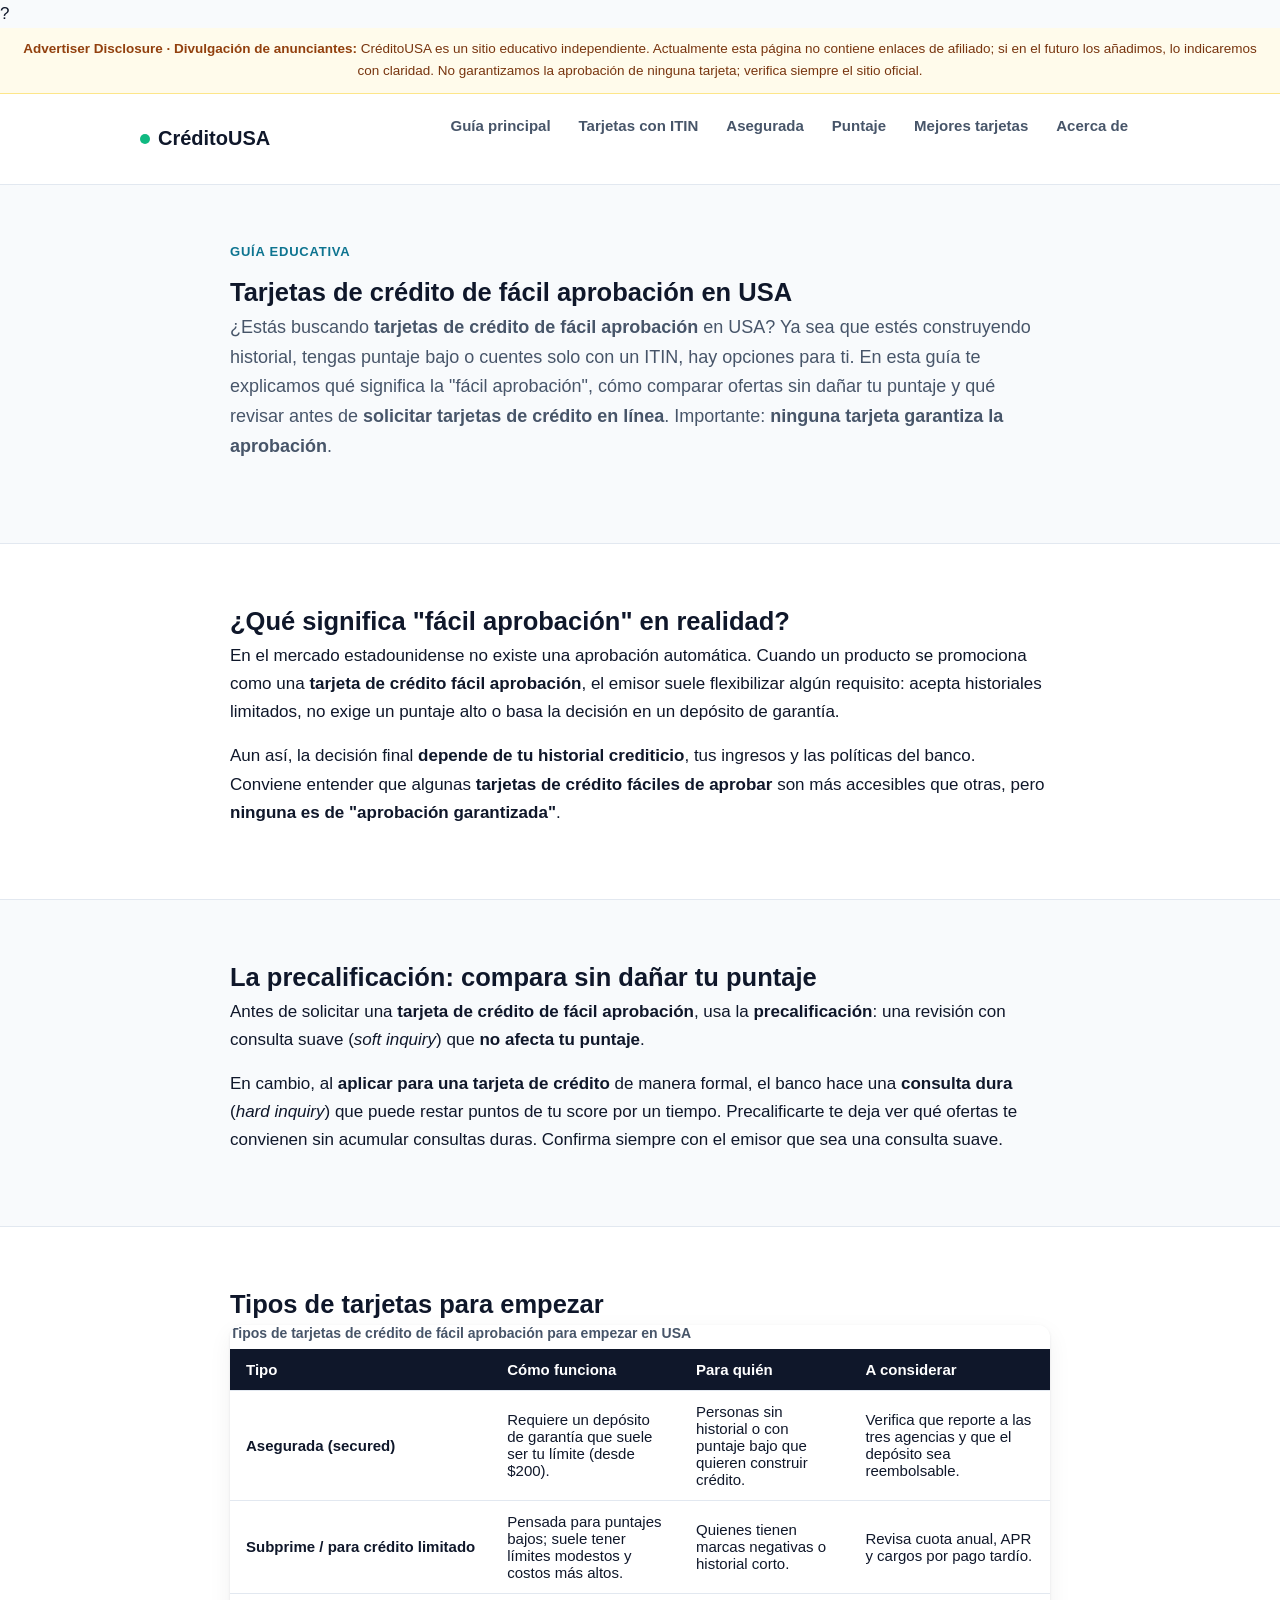
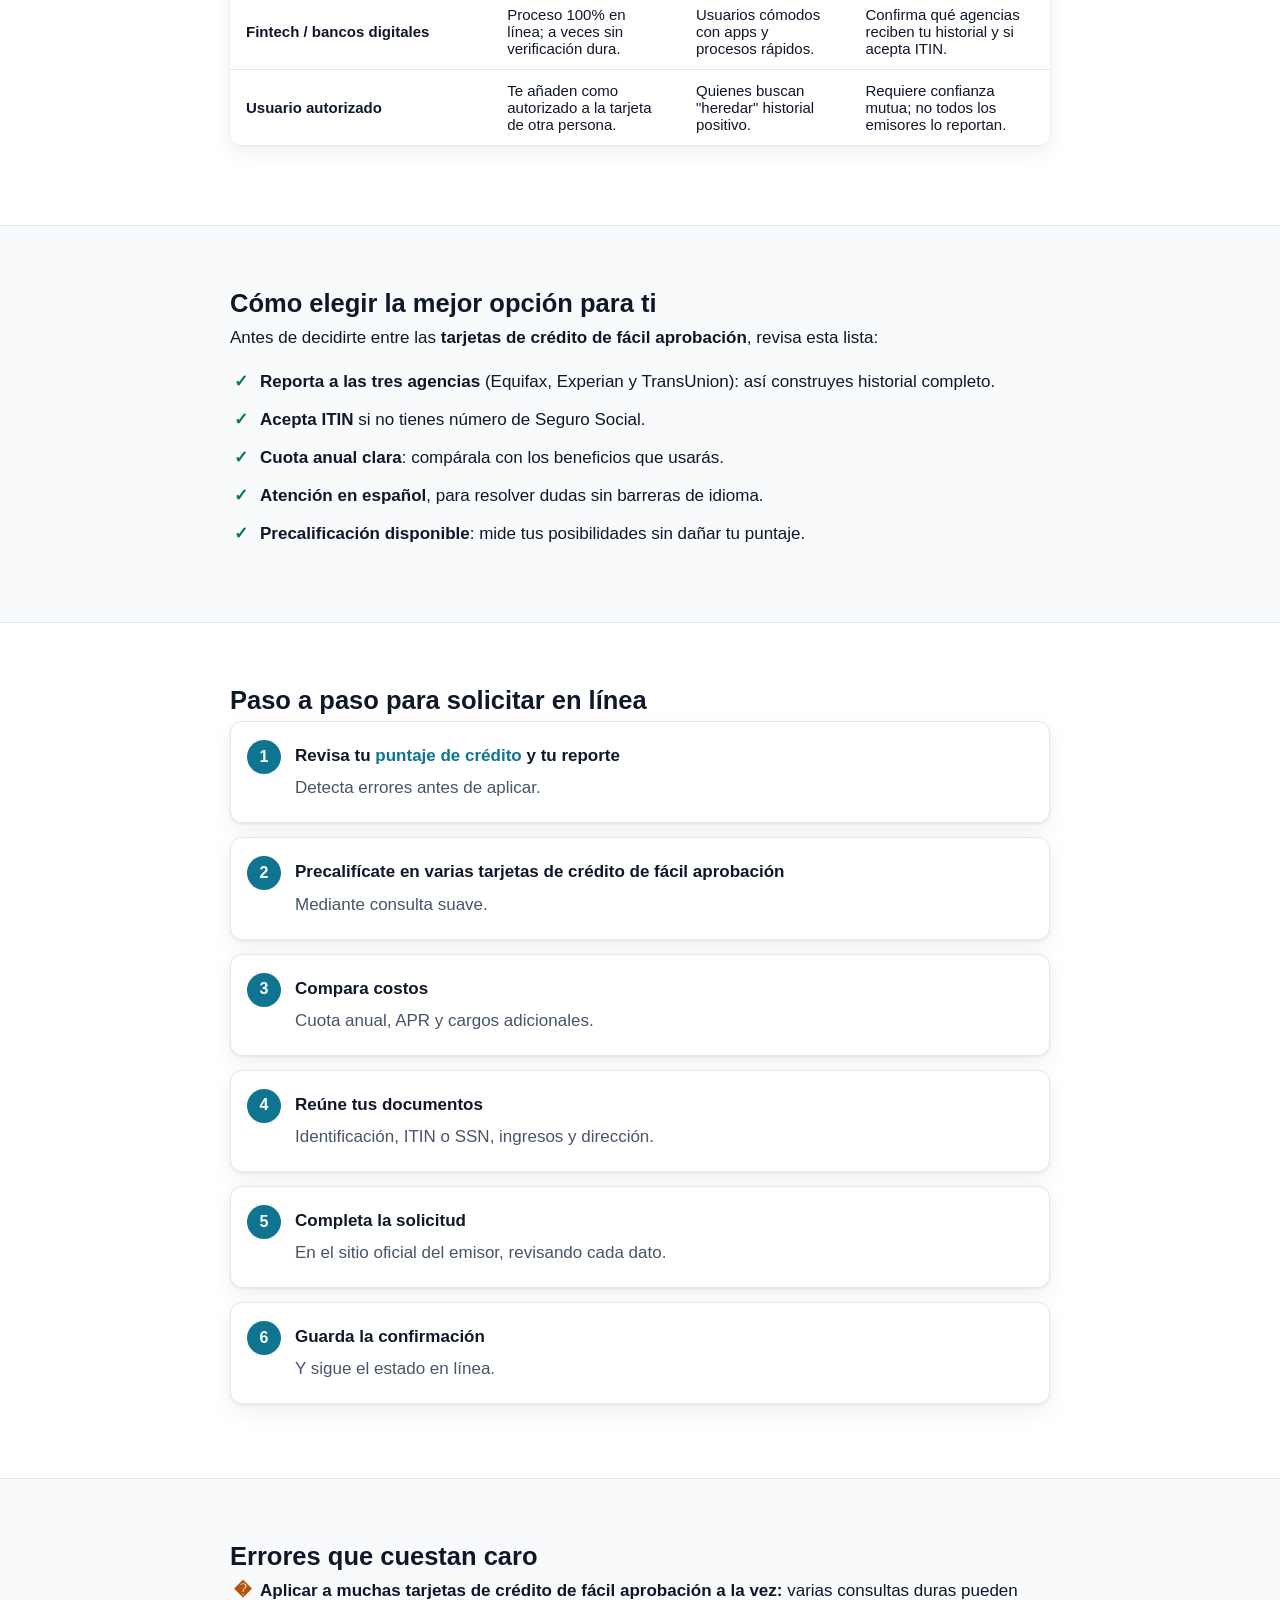
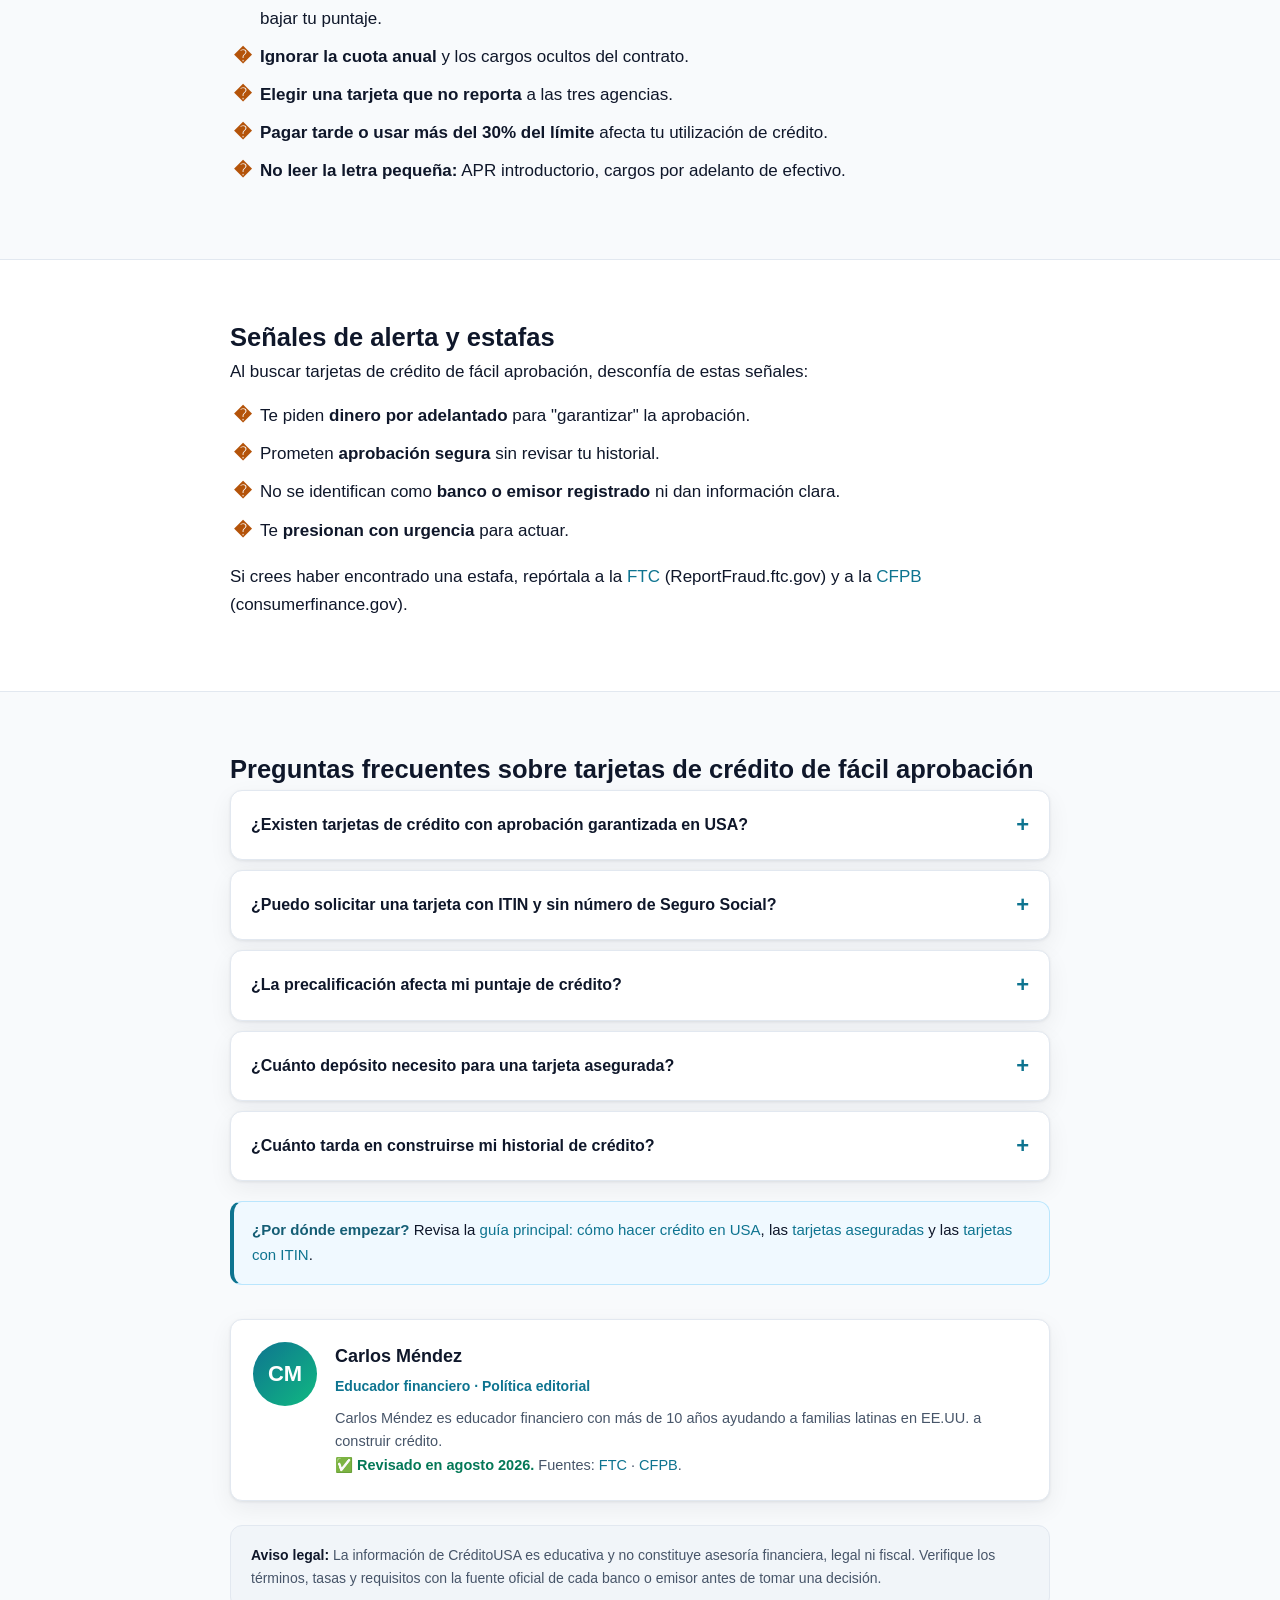
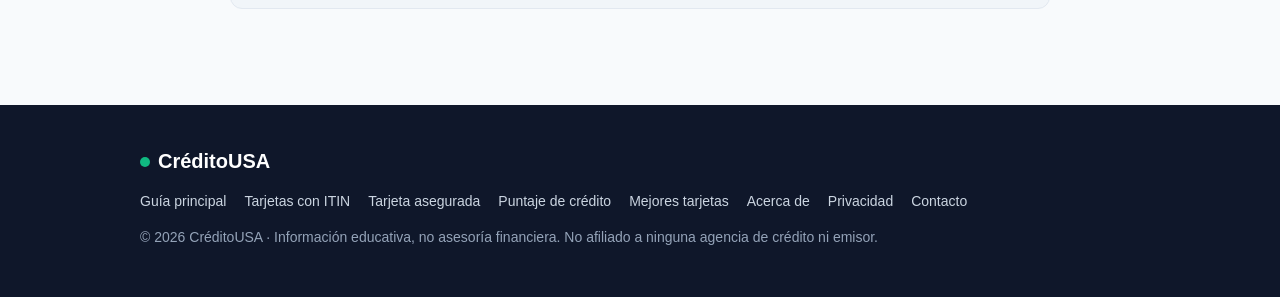
==== facil-aprobacion/index.html @ 540f6b86 "AdSense readiness: pagina privacidad + contacto, footers, sitemap 9 URLs, IndexNow key" ====
?<!DOCTYPE html>
<html lang="es-US">
<head>
  <meta charset="UTF-8">
  <meta name="viewport" content="width=device-width, initial-scale=1.0">
  <meta name="theme-color" content="#0f172a">
  <link rel="icon" href="data:image/svg+xml,%3Csvg xmlns='http://www.w3.org/2000/svg' viewBox='0 0 100 100'%3E%3Crect width='100' height='100' rx='22' fill='%230e7490'/%3E%3Ctext x='50' y='70' font-size='54' text-anchor='middle' fill='%23ffffff' font-family='Arial,sans-serif' font-weight='bold'%3EC%3C/text%3E%3C/svg%3E">
  <title>Tarjetas de Crédito de Fácil Aprobación en USA (2026)</title>
  <meta name="description" content="Qué significa realmente 'fácil aprobación' en USA, cómo precalificarte sin dañar tu puntaje y qué revisar antes de solicitar tarjetas de crédito en línea.">
  <link rel="canonical" href="https://credito-usa.github.io/facil-aprobacion/">
  <link rel="alternate" hreflang="es-US" href="https://credito-usa.github.io/facil-aprobacion/">
  <link rel="alternate" hreflang="x-default" href="https://credito-usa.github.io/facil-aprobacion/">
  <meta name="robots" content="index, follow, max-image-preview:large, max-snippet:-1, max-video-preview:-1">

  <meta property="og:type" content="article">
  <meta property="og:site_name" content="CréditoUSA">
  <meta property="og:title" content="Tarjetas de Crédito de Fácil Aprobación en USA (2026)">
  <meta property="og:description" content="Qué significa 'fácil aprobación', cómo precalificarte sin dañar tu puntaje y qué revisar antes de solicitar tarjetas en línea.">
  <meta property="og:url" content="https://credito-usa.github.io/facil-aprobacion/">
  <meta property="og:locale" content="es_US">
  <meta property="og:image" content="https://credito-usa.github.io/og-facil-aprobacion.png">
  <meta property="og:image:width" content="1200">
  <meta property="og:image:height" content="630">
  <meta property="og:image:alt" content="Tarjetas de crédito de fácil aprobación en USA — CréditoUSA">
  <meta name="twitter:card" content="summary_large_image">
  <meta name="twitter:title" content="Tarjetas de Crédito de Fácil Aprobación en USA (2026)">
  <meta name="twitter:description" content="Cómo comparar tarjetas con precalificación y solicitar en línea sin dañar tu puntaje.">
  <meta name="twitter:image" content="https://credito-usa.github.io/og-facil-aprobacion.png">
  <meta name="author" content="Carlos Méndez">
  <meta property="article:published_time" content="2026-08-19">
  <meta property="article:modified_time" content="2026-08-19">

  
  <script type="application/ld+json">
  {
    "@context": "https://schema.org",
    "@type": "WebPage",
    "name": "Tarjetas de Crédito de Fácil Aprobación en USA (2026)",
    "url": "https://credito-usa.github.io/facil-aprobacion/",
    "inLanguage": "es-US",
    "datePublished": "2026-08-19",
    "dateModified": "2026-08-19",
    "primaryImageOfPage": { "@type": "ImageObject", "url": "https://credito-usa.github.io/og-facil-aprobacion.png", "width": 1200, "height": 630 },
    "mainEntity": { "@id": "https://credito-usa.github.io/facil-aprobacion/#article" },
    "isPartOf": { "@type": "WebSite", "name": "CréditoUSA", "url": "https://credito-usa.github.io/" }
  }
  </script>

  
  <script type="application/ld+json">
  {
    "@context": "https://schema.org",
    "@id": "https://credito-usa.github.io/facil-aprobacion/#article",
    "@type": "Article",
    "headline": "Tarjetas de Crédito de Fácil Aprobación en USA (2026)",
    "description": "Guía educativa sobre tarjetas de crédito de fácil aprobación: precalificación, tipos de tarjetas y cómo solicitar en línea.",
    "image": "https://credito-usa.github.io/og-facil-aprobacion.png",
    "articleSection": "Educación financiera",
    "keywords": "tarjetas de credito de facil aprobacion, tarjetas de credito para aplicar, aplicar para tarjeta de credito, solicitar tarjetas de credito en linea, precalificacion tarjeta de credito",
    "author": { "@id": "https://credito-usa.github.io/#author" },
    "publisher": { "@id": "https://credito-usa.github.io/#org" },
    "datePublished": "2026-08-19",
    "dateModified": "2026-08-19",
    "mainEntityOfPage": "https://credito-usa.github.io/facil-aprobacion/",
    "inLanguage": "es-US"
  }
  </script>

  
  <script type="application/ld+json">
  {
    "@context": "https://schema.org",
    "@type": "FAQPage",
    "mainEntity": [
      { "@type": "Question", "name": "¿Existen tarjetas de crédito con aprobación garantizada en USA?", "acceptedAnswer": { "@type": "Answer", "text": "No de forma legítima. Todo emisor evalúa tu historial y tus ingresos, así que desconfía de cualquier oferta que prometa una aprobación segura." } },
      { "@type": "Question", "name": "¿Puedo solicitar una tarjeta con ITIN y sin número de Seguro Social?", "acceptedAnswer": { "@type": "Answer", "text": "Sí, algunos emisores aceptan el ITIN como identificación. Revisa los requisitos de cada tarjeta antes de aplicar. Ver la guía de tarjetas con ITIN." } },
      { "@type": "Question", "name": "¿La precalificación afecta mi puntaje de crédito?", "acceptedAnswer": { "@type": "Answer", "text": "No. La precalificación usa una consulta suave que no impacta tu score; la consulta dura solo ocurre al enviar la solicitud formal." } },
      { "@type": "Question", "name": "¿Cuánto depósito necesito para una tarjeta asegurada?", "acceptedAnswer": { "@type": "Answer", "text": "Depende del emisor: suele empezar desde $200 y, por lo general, ese depósito define tu límite de crédito. Ver la guía de tarjetas aseguradas." } },
      { "@type": "Question", "name": "¿Cuánto tarda en construirse mi historial de crédito?", "acceptedAnswer": { "@type": "Answer", "text": "Puede tomar varios meses de uso responsable. Según el emisor y las agencias, los primeros reportes pueden reflejarse en tu reporte en ese plazo." } }
    ]
  }
  </script>

  
  <script type="application/ld+json">
  {
    "@context": "https://schema.org",
    "@id": "https://credito-usa.github.io/#org",
    "@type": "Organization",
    "name": "CréditoUSA",
    "url": "https://credito-usa.github.io/",
    "logo": { "@type": "ImageObject", "url": "https://credito-usa.github.io/og-image.png", "width": 1200, "height": 630 },
    "description": "Guía educativa en español para hispanos en EE.UU. sobre cómo hacer crédito: puntaje de crédito, tarjetas aseguradas, tarjetas con ITIN y finanzas personales."
  }
  </script>

  
  <script type="application/ld+json">
  {
    "@context": "https://schema.org",
    "@id": "https://credito-usa.github.io/#author",
    "@type": "Person",
    "name": "Carlos Méndez",
    "jobTitle": "Educador financiero",
    "description": "Educador financiero con más de 10 años ayudando a familias latinas en EE.UU. a abrir sus primeras cuentas y construir crédito. Certificado en educación financiera y exasesor en una cooperativa de crédito comunitaria.",
    "knowsAbout": ["Crédito", "Finanzas personales", "Tarjetas de crédito", "ITIN", "Puntaje de crédito"],
    "url": "https://credito-usa.github.io/acerca-de.html"
  }
  </script>

  
  <script type="application/ld+json">
  {
    "@context": "https://schema.org",
    "@type": "BreadcrumbList",
    "itemListElement": [
      { "@type": "ListItem", "position": 1, "name": "CréditoUSA", "item": "https://credito-usa.github.io/" },
      { "@type": "ListItem", "position": 2, "name": "Tarjetas de crédito de fácil aprobación en USA", "item": "https://credito-usa.github.io/facil-aprobacion/" }
    ]
  }
  </script>

  <style>:root{--bg:#f8fafc;--surface:#ffffff;--ink:#0f172a;--ink-soft:#475569;--brand:#0e7490;--brand-dark:#155e75;--accent:#10b981;--accent-dark:#047857;--gold:#d97706;--line:#e2e8f0;--warn-bg:#fffbeb;--warn-line:#fde68a;--danger-soft:#fef2f2;--radius:12px;--shadow:0 1px 3px rgba(15,23,42,.08),0 8px 24px rgba(15,23,42,.06);--shadow-lg:0 4px 12px rgba(15,23,42,.10),0 16px 40px rgba(15,23,42,.10);--font:-apple-system,BlinkMacSystemFont,"Segoe UI",Roboto,"Helvetica Neue",Arial,sans-serif;}*{box-sizing:border-box;margin:0;padding:0;}html{scroll-behavior:smooth;}body{font-family:var(--font);background:var(--bg);color:var(--ink);line-height:1.65;font-size:17px;}img{max-width:100%;display:block;}a{color:var(--brand);text-decoration:none;}a:hover{text-decoration:underline;}.container{max-width:860px;margin:0 auto;padding:0 20px;}.container-wide{max-width:1040px;margin:0 auto;padding:0 20px;}.ftc-bar{background:var(--warn-bg);border-bottom:1px solid var(--warn-line);font-size:13.5px;color:#78350f;padding:10px 20px;text-align:center;}.ftc-bar strong{color:#92400e;}.site-header{position:sticky;top:0;z-index:50;background:rgba(255,255,255,.92);backdrop-filter:blur(8px);border-bottom:1px solid var(--line);}.navbar{display:flex;align-items:center;justify-content:space-between;padding:12px 20px;max-width:1040px;margin:0 auto;}.brand{font-weight:800;font-size:20px;color:var(--ink);display:flex;align-items:center;gap:8px;}.brand .dot{width:10px;height:10px;border-radius:50%;background:var(--accent);display:inline-block;}.nav-links{display:flex;gap:4px;list-style:none;flex-wrap:wrap;}.nav-links a{display:block;padding:8px 12px;border-radius:8px;color:var(--ink-soft);font-size:15px;font-weight:600;}.nav-links a:hover{background:#f1f5f9;color:var(--ink);text-decoration:none;}.nav-toggle{display:none;background:none;border:1px solid var(--line);border-radius:8px;padding:8px 12px;font-size:18px;cursor:pointer;}.hero{background:linear-gradient(135deg,#0f172a 0%,#134e4a 60%,#0e7490 100%);color:#fff;padding:72px 0 64px;}.hero h1{font-size:clamp(30px,5vw,46px);line-height:1.15;font-weight:800;letter-spacing:-.02em;margin-bottom:18px;}.hero h1 span{color:#34d399;}.hero .sub{font-size:19px;color:#cbd5e1;max-width:640px;margin-bottom:28px;}.stat-chips{display:flex;gap:12px;flex-wrap:wrap;margin-bottom:30px;}.stat-chip{background:rgba(255,255,255,.10);border:1px solid rgba(255,255,255,.18);border-radius:10px;padding:10px 14px;font-size:14px;color:#e2e8f0;}.stat-chip strong{display:block;font-size:20px;color:#fff;}.hero-cta{display:inline-block;background:var(--accent);color:#022c22;font-weight:700;padding:14px 26px;border-radius:10px;font-size:17px;}.hero-cta:hover{background:#34d399;text-decoration:none;}section{padding:56px 0;}section.alt{background:var(--surface);border-top:1px solid var(--line);border-bottom:1px solid var(--line);}.eyebrow{color:var(--brand);font-weight:700;text-transform:uppercase;letter-spacing:.06em;font-size:13px;margin-bottom:8px;}h2.section-title{font-size:clamp(24px,3.5vw,32px);font-weight:800;letter-spacing:-.01em;margin-bottom:14px;}.lead{font-size:18px;color:var(--ink-soft);margin-bottom:26px;}h3{font-size:21px;font-weight:700;margin:28px 0 10px;}p{margin-bottom:16px;}ul,ol{margin:0 0 18px 24px;}li{margin-bottom:8px;}.card{background:var(--surface);border:1px solid var(--line);border-radius:var(--radius);padding:22px;box-shadow:var(--shadow);margin-bottom:16px;}.card h3{margin-top:0;}.steps{counter-reset:step;list-style:none;margin-left:0;}.steps li{counter-increment:step;position:relative;background:var(--surface);border:1px solid var(--line);border-radius:var(--radius);padding:20px 20px 20px 64px;margin-bottom:14px;box-shadow:var(--shadow);}.steps li::before{content:counter(step);position:absolute;left:16px;top:18px;width:34px;height:34px;border-radius:50%;background:var(--brand);color:#fff;font-weight:800;font-size:16px;display:flex;align-items:center;justify-content:center;}.steps li strong{font-size:17px;}.steps li p{margin:4px 0 0;color:var(--ink-soft);}.table-wrap{overflow-x:auto;margin-bottom:24px;border-radius:var(--radius);box-shadow:var(--shadow);}.table-wrap .score-table{margin-bottom:0;box-shadow:none;}.score-table{width:100%;border-collapse:collapse;background:var(--surface);border-radius:var(--radius);overflow:hidden;box-shadow:var(--shadow);}.score-table th,.score-table td{padding:12px 16px;text-align:left;border-bottom:1px solid var(--line);font-size:15px;}.score-table th{background:#0f172a;color:#fff;font-weight:700;}.score-table tr:last-child td{border-bottom:none;}.score-table .range{font-weight:800;white-space:nowrap;}.badge{display:inline-block;padding:2px 10px;border-radius:999px;font-size:13px;font-weight:700;}.badge-poor{background:var(--danger-soft);color:#b91c1c;}.badge-fair{background:#fff7ed;color:#c2410c;}.badge-good{background:#fef9c3;color:#a16207;}.badge-vgood{background:#ecfdf5;color:#047857;}.badge-exc{background:#ecfeff;color:#0e7490;}.cta-grid{display:grid;grid-template-columns:repeat(auto-fit,minmax(240px,1fr));gap:16px;margin:24px 0;}.cta-card{background:var(--surface);border:1px solid var(--line);border-radius:var(--radius);padding:22px;box-shadow:var(--shadow);display:flex;flex-direction:column;gap:10px;}.cta-card h3{font-size:17px;margin:0;}.cta-card p{font-size:14.5px;color:var(--ink-soft);margin:0;flex:1;}.cta-btn{display:inline-block;background:var(--brand);color:#fff;font-weight:700;padding:11px 18px;border-radius:9px;text-align:center;font-size:15px;}.cta-btn:hover{background:var(--brand-dark);text-decoration:none;}.cta-note{font-size:12.5px;color:#64748b;font-style:italic;}details.faq{background:var(--surface);border:1px solid var(--line);border-radius:var(--radius);margin-bottom:10px;box-shadow:var(--shadow);overflow:hidden;}details.faq summary{cursor:pointer;padding:16px 20px;font-weight:700;font-size:16px;list-style:none;display:flex;justify-content:space-between;align-items:center;gap:12px;}details.faq summary::-webkit-details-marker{display:none;}details.faq summary::after{content:"+";font-size:22px;color:var(--brand);font-weight:700;}details.faq[open] summary::after{content:"−";}details.faq .faq-body{padding:0 20px 18px;color:var(--ink-soft);font-size:15.5px;}.callout{background:#f0f9ff;border:1px solid #bae6fd;border-left:4px solid #0e7490;border-radius:var(--radius);padding:16px 18px;margin:20px 0;font-size:15px;}.callout strong{color:var(--brand-dark);}.callout-warn{background:var(--warn-bg);border:1px solid var(--warn-line);border-left:4px solid #d97706;}.callout-warn strong{color:#92400e;}.checklist{list-style:none;margin-left:0;}.checklist li{padding-left:30px;position:relative;margin-bottom:10px;}.checklist li::before{content:"✓";position:absolute;left:4px;top:0;color:var(--accent-dark);font-weight:800;}.alert-list li::before{content:"� ";color:#b45309;}.author-box{display:flex;gap:18px;align-items:flex-start;background:var(--surface);border:1px solid var(--line);border-radius:var(--radius);padding:22px;box-shadow:var(--shadow);margin-top:34px;}.author-avatar{width:64px;height:64px;border-radius:50%;flex-shrink:0;background:linear-gradient(135deg,var(--brand),var(--accent));color:#fff;font-weight:800;font-size:22px;display:flex;align-items:center;justify-content:center;}.author-box h3{margin:0 0 4px;font-size:18px;}.author-box .role{color:var(--brand);font-weight:600;font-size:14px;margin-bottom:8px;}.author-box p{font-size:14.5px;color:var(--ink-soft);margin:0;}.review-note{margin-top:12px;font-size:13.5px;color:var(--ink-soft);}.review-note strong{color:var(--accent-dark);}.disclaimer-box{background:#f1f5f9;border:1px solid var(--line);border-radius:var(--radius);padding:18px 20px;font-size:14px;color:var(--ink-soft);margin-top:24px;}.disclaimer-box strong{color:var(--ink);}.site-footer{background:#0f172a;color:#94a3b8;padding:40px 0 32px;margin-top:40px;font-size:14px;}.site-footer .brand{color:#fff;margin-bottom:10px;}.site-footer a{color:#cbd5e1;}.footer-links{display:flex;gap:18px;flex-wrap:wrap;margin:12px 0;}.footer-links a:hover{color:#fff;}.table-caption{font-size:14px;color:var(--ink-soft);font-weight:600;margin:0 0 8px;text-align:left;}@media (max-width:720px){.nav-toggle{display:block;}.nav-links{display:none;position:absolute;top:100%;left:0;right:0;background:var(--surface);border-bottom:1px solid var(--line);flex-direction:column;padding:8px;}.nav-links.open{display:flex;}.hero{padding:48px 0 44px;}section{padding:44px 0;}.author-box{flex-direction:column;}}</style><noscript></noscript>
</head>
<body>

  <div class="ftc-bar">
    <strong>Advertiser Disclosure · Divulgación de anunciantes:</strong> CréditoUSA es un sitio educativo independiente. Actualmente esta página no contiene enlaces de afiliado; si en el futuro los añadimos, lo indicaremos con claridad. No garantizamos la aprobación de ninguna tarjeta; verifica siempre el sitio oficial.
  </div>

  <header class="site-header">
    <nav class="navbar" aria-label="Navegación principal">
      <a href="/" class="brand"><span class="dot" aria-hidden="true"></span>CréditoUSA</a>
      <button class="nav-toggle" aria-label="Abrir menú" aria-expanded="false">☰</button>
      <ul class="nav-links">
        <li><a href="/">Guía principal</a></li>
        <li><a href="/tarjetas-con-itin/">Tarjetas con ITIN</a></li>
        <li><a href="/tarjeta-asegurada/">Asegurada</a></li>
        <li><a href="/puntaje-de-credito/">Puntaje</a></li>
        <li><a href="/mejores-tarjetas-hispanos/">Mejores tarjetas</a></li>
        <li><a href="/acerca-de.html">Acerca de</a></li>
      </ul>
    </nav>
  </header>

  <main>
    <section id="inicio">
      <div class="container">
        <p class="eyebrow">Guía educativa</p>
        <h1>Tarjetas de crédito de fácil aprobación en USA</h1>
        <p class="lead">¿Estás buscando <strong>tarjetas de crédito de fácil aprobación</strong> en USA? Ya sea que estés construyendo historial, tengas puntaje bajo o cuentes solo con un ITIN, hay opciones para ti. En esta guía te explicamos qué significa la "fácil aprobación", cómo comparar ofertas sin dañar tu puntaje y qué revisar antes de <strong>solicitar tarjetas de crédito en línea</strong>. Importante: <strong>ninguna tarjeta garantiza la aprobación</strong>.</p>
      </div>
    </section>

    <section id="que-significa" class="alt">
      <div class="container">
        <h2>¿Qué significa "fácil aprobación" en realidad?</h2>
        <p>En el mercado estadounidense no existe una aprobación automática. Cuando un producto se promociona como una <strong>tarjeta de crédito fácil aprobación</strong>, el emisor suele flexibilizar algún requisito: acepta historiales limitados, no exige un puntaje alto o basa la decisión en un depósito de garantía.</p>
        <p>Aun así, la decisión final <strong>depende de tu historial crediticio</strong>, tus ingresos y las políticas del banco. Conviene entender que algunas <strong>tarjetas de crédito fáciles de aprobar</strong> son más accesibles que otras, pero <strong>ninguna es de "aprobación garantizada"</strong>.</p>
      </div>
    </section>

    <section id="precalificacion">
      <div class="container">
        <h2>La precalificación: compara sin dañar tu puntaje</h2>
        <p>Antes de solicitar una <strong>tarjeta de crédito de fácil aprobación</strong>, usa la <strong>precalificación</strong>: una revisión con consulta suave (<em>soft inquiry</em>) que <strong>no afecta tu puntaje</strong>.</p>
        <p>En cambio, al <strong>aplicar para una tarjeta de crédito</strong> de manera formal, el banco hace una <strong>consulta dura</strong> (<em>hard inquiry</em>) que puede restar puntos de tu score por un tiempo. Precalificarte te deja ver qué ofertas te convienen sin acumular consultas duras. Confirma siempre con el emisor que sea una consulta suave.</p>
      </div>
    </section>

    <section id="tipos" class="alt">
      <div class="container">
        <h2>Tipos de tarjetas para empezar</h2>
        <div class="table-wrap">
          <table class="score-table">
            <caption class="table-caption">Tipos de tarjetas de crédito de fácil aprobación para empezar en USA</caption>
            <thead><tr><th scope="col">Tipo</th><th scope="col">Cómo funciona</th><th scope="col">Para quién</th><th scope="col">A considerar</th></tr></thead>
            <tbody>
              <tr><td class="range">Asegurada (secured)</td><td>Requiere un depósito de garantía que suele ser tu límite (desde $200).</td><td>Personas sin historial o con puntaje bajo que quieren construir crédito.</td><td>Verifica que reporte a las tres agencias y que el depósito sea reembolsable.</td></tr>
              <tr><td class="range">Subprime / para crédito limitado</td><td>Pensada para puntajes bajos; suele tener límites modestos y costos más altos.</td><td>Quienes tienen marcas negativas o historial corto.</td><td>Revisa cuota anual, APR y cargos por pago tardío.</td></tr>
              <tr><td class="range">Fintech / bancos digitales</td><td>Proceso 100% en línea; a veces sin verificación dura.</td><td>Usuarios cómodos con apps y procesos rápidos.</td><td>Confirma qué agencias reciben tu historial y si acepta ITIN.</td></tr>
              <tr><td class="range">Usuario autorizado</td><td>Te añaden como autorizado a la tarjeta de otra persona.</td><td>Quienes buscan "heredar" historial positivo.</td><td>Requiere confianza mutua; no todos los emisores lo reportan.</td></tr>
            </tbody>
          </table>
        </div>
      </div>
    </section>

    <section id="elegir">
      <div class="container">
        <h2>Cómo elegir la mejor opción para ti</h2>
        <p>Antes de decidirte entre las <strong>tarjetas de crédito de fácil aprobación</strong>, revisa esta lista:</p>
        <ul class="checklist">
          <li><strong>Reporta a las tres agencias</strong> (Equifax, Experian y TransUnion): así construyes historial completo.</li>
          <li><strong>Acepta ITIN</strong> si no tienes número de Seguro Social.</li>
          <li><strong>Cuota anual clara</strong>: compárala con los beneficios que usarás.</li>
          <li><strong>Atención en español</strong>, para resolver dudas sin barreras de idioma.</li>
          <li><strong>Precalificación disponible</strong>: mide tus posibilidades sin dañar tu puntaje.</li>
        </ul>
      </div>
    </section>

    <section id="paso-a-paso" class="alt">
      <div class="container">
        <h2>Paso a paso para solicitar en línea</h2>
        <ol class="steps">
          <li><strong>Revisa tu <a href="/puntaje-de-credito/">puntaje de crédito</a> y tu reporte</strong><p>Detecta errores antes de aplicar.</p></li>
          <li><strong>Precalifícate en varias tarjetas de crédito de fácil aprobación</strong><p>Mediante consulta suave.</p></li>
          <li><strong>Compara costos</strong><p>Cuota anual, APR y cargos adicionales.</p></li>
          <li><strong>Reúne tus documentos</strong><p>Identificación, ITIN o SSN, ingresos y dirección.</p></li>
          <li><strong>Completa la solicitud</strong><p>En el sitio oficial del emisor, revisando cada dato.</p></li>
          <li><strong>Guarda la confirmación</strong><p>Y sigue el estado en línea.</p></li>
        </ol>
      </div>
    </section>

    <section id="errores">
      <div class="container">
        <h2>Errores que cuestan caro</h2>
        <ul class="checklist alert-list">
          <li><strong>Aplicar a muchas tarjetas de crédito de fácil aprobación a la vez:</strong> varias consultas duras pueden bajar tu puntaje.</li>
          <li><strong>Ignorar la cuota anual</strong> y los cargos ocultos del contrato.</li>
          <li><strong>Elegir una tarjeta que no reporta</strong> a las tres agencias.</li>
          <li><strong>Pagar tarde o usar más del 30% del límite</strong> afecta tu utilización de crédito.</li>
          <li><strong>No leer la letra pequeña:</strong> APR introductorio, cargos por adelanto de efectivo.</li>
        </ul>
      </div>
    </section>

    <section id="estafas" class="alt">
      <div class="container">
        <h2>Señales de alerta y estafas</h2>
        <p>Al buscar tarjetas de crédito de fácil aprobación, desconfía de estas señales:</p>
        <ul class="checklist alert-list">
          <li>Te piden <strong>dinero por adelantado</strong> para "garantizar" la aprobación.</li>
          <li>Prometen <strong>aprobación segura</strong> sin revisar tu historial.</li>
          <li>No se identifican como <strong>banco o emisor registrado</strong> ni dan información clara.</li>
          <li>Te <strong>presionan con urgencia</strong> para actuar.</li>
        </ul>
        <p>Si crees haber encontrado una estafa, repórtala a la <a href="https://reportfraud.ftc.gov/" rel="noopener noreferrer" target="_blank">FTC</a> (ReportFraud.ftc.gov) y a la <a href="https://www.consumerfinance.gov/" rel="noopener noreferrer" target="_blank">CFPB</a> (consumerfinance.gov).</p>
      </div>
    </section>

    <section id="faq">
      <div class="container">
        <h2>Preguntas frecuentes sobre tarjetas de crédito de fácil aprobación</h2>
        <details class="faq"><summary>¿Existen tarjetas de crédito con aprobación garantizada en USA?</summary><div class="faq-body">No de forma legítima. Todo emisor evalúa tu historial y tus ingresos, así que desconfía de cualquier oferta que prometa una aprobación segura.</div></details>
        <details class="faq"><summary>¿Puedo solicitar una tarjeta con ITIN y sin número de Seguro Social?</summary><div class="faq-body">Sí, algunos emisores aceptan el ITIN como identificación. Revisa los requisitos de cada tarjeta antes de aplicar. <a href="/tarjetas-con-itin/">Ver la guía de tarjetas con ITIN</a>.</div></details>
        <details class="faq"><summary>¿La precalificación afecta mi puntaje de crédito?</summary><div class="faq-body">No. La precalificación usa una consulta suave que no impacta tu score; la consulta dura solo ocurre al enviar la solicitud formal.</div></details>
        <details class="faq"><summary>¿Cuánto depósito necesito para una tarjeta asegurada?</summary><div class="faq-body">Depende del emisor: suele empezar desde $200 y, por lo general, ese depósito define tu límite de crédito. <a href="/tarjeta-asegurada/">Ver la guía de tarjetas aseguradas</a>.</div></details>
        <details class="faq"><summary>¿Cuánto tarda en construirse mi historial de crédito?</summary><div class="faq-body">Puede tomar varios meses de uso responsable. Según el emisor y las agencias, los primeros reportes pueden reflejarse en tu reporte en ese plazo.</div></details>

        <div class="callout">
          <strong>¿Por dónde empezar?</strong> Revisa la <a href="/">guía principal: cómo hacer crédito en USA</a>, las <a href="/tarjeta-asegurada/">tarjetas aseguradas</a> y las <a href="/tarjetas-con-itin/">tarjetas con ITIN</a>.
        </div>

        <div class="author-box">
          <div class="author-avatar" aria-hidden="true">CM</div>
          <div>
            <h3>Carlos Méndez</h3>
            <p class="role">Educador financiero · <a href="/acerca-de.html">Política editorial</a></p>
            <p>Carlos Méndez es educador financiero con más de 10 años ayudando a familias latinas en EE.UU. a construir crédito.</p>
            <p class="review-note">✅ <strong>Revisado en agosto 2026.</strong> Fuentes: <a href="https://www.ftc.gov/" rel="noopener noreferrer" target="_blank">FTC</a> · <a href="https://www.consumerfinance.gov/" rel="noopener noreferrer" target="_blank">CFPB</a>.</p>
          </div>
        </div>

        <div class="disclaimer-box">
          <strong>Aviso legal:</strong> La información de CréditoUSA es educativa y no constituye asesoría financiera, legal ni fiscal. Verifique los términos, tasas y requisitos con la fuente oficial de cada banco o emisor antes de tomar una decisión.
        </div>
      </div>
    </section>
  </main>

  <footer class="site-footer">
    <div class="container-wide">
      <p class="brand"><span class="dot" aria-hidden="true"></span>CréditoUSA</p>
      <div class="footer-links">
        <a href="/">Guía principal</a>
        <a href="/tarjetas-con-itin/">Tarjetas con ITIN</a>
        <a href="/tarjeta-asegurada/">Tarjeta asegurada</a>
        <a href="/puntaje-de-credito/">Puntaje de crédito</a>
        <a href="/mejores-tarjetas-hispanos/">Mejores tarjetas</a>
        <a href="/acerca-de.html">Acerca de</a>
        <a href="/politica-de-privacidad.html">Privacidad</a>
        <a href="/contacto.html">Contacto</a>
      </div>
      <p>© <span data-year>2026</span> CréditoUSA · Información educativa, no asesoría financiera. No afiliado a ninguna agencia de crédito ni emisor.</p>
    </div>
  </footer>

  <script>(function () {
'use strict';
// Navegación móvil
var toggle = document.querySelector('.nav-toggle');
var links = document.querySelector('.nav-links');
if (toggle && links) {
toggle.addEventListener('click', function () {
var open = links.classList.toggle('open');
toggle.setAttribute('aria-expanded', open ? 'true' : 'false');
toggle.setAttribute('aria-label', open ? 'Cerrar menú' : 'Abrir menú');
});
links.addEventListener('click', function (e) {
if (e.target.tagName === 'A') links.classList.remove('open');
});
}
// Año dinámico en el footer
var year = document.querySelector('[data-year]');
if (year) year.textContent = String(new Date().getFullYear());
// Resaltar enlace de navegación según sección visible
var sections = document.querySelectorAll('section[id]');
var navAnchors = Array.prototype.slice.call(document.querySelectorAll('.nav-links a'));
if ('IntersectionObserver' in window && sections.length) {
var observer = new IntersectionObserver(function (entries) {
entries.forEach(function (entry) {
if (!entry.isIntersecting) return;
navAnchors.forEach(function (a) {
var target = a.getAttribute('href');
if (target === '#' + entry.target.id) {
a.style.background = '#f1f5f9';
a.style.color = '#0f172a';
} else {
a.style.background = 'transparent';
a.style.color = '';
}
});
});
}, { rootMargin: '-40% 0px -55% 0px' });
sections.forEach(function (s) { observer.observe(s); });
}
})();</script>
</body>
</html>
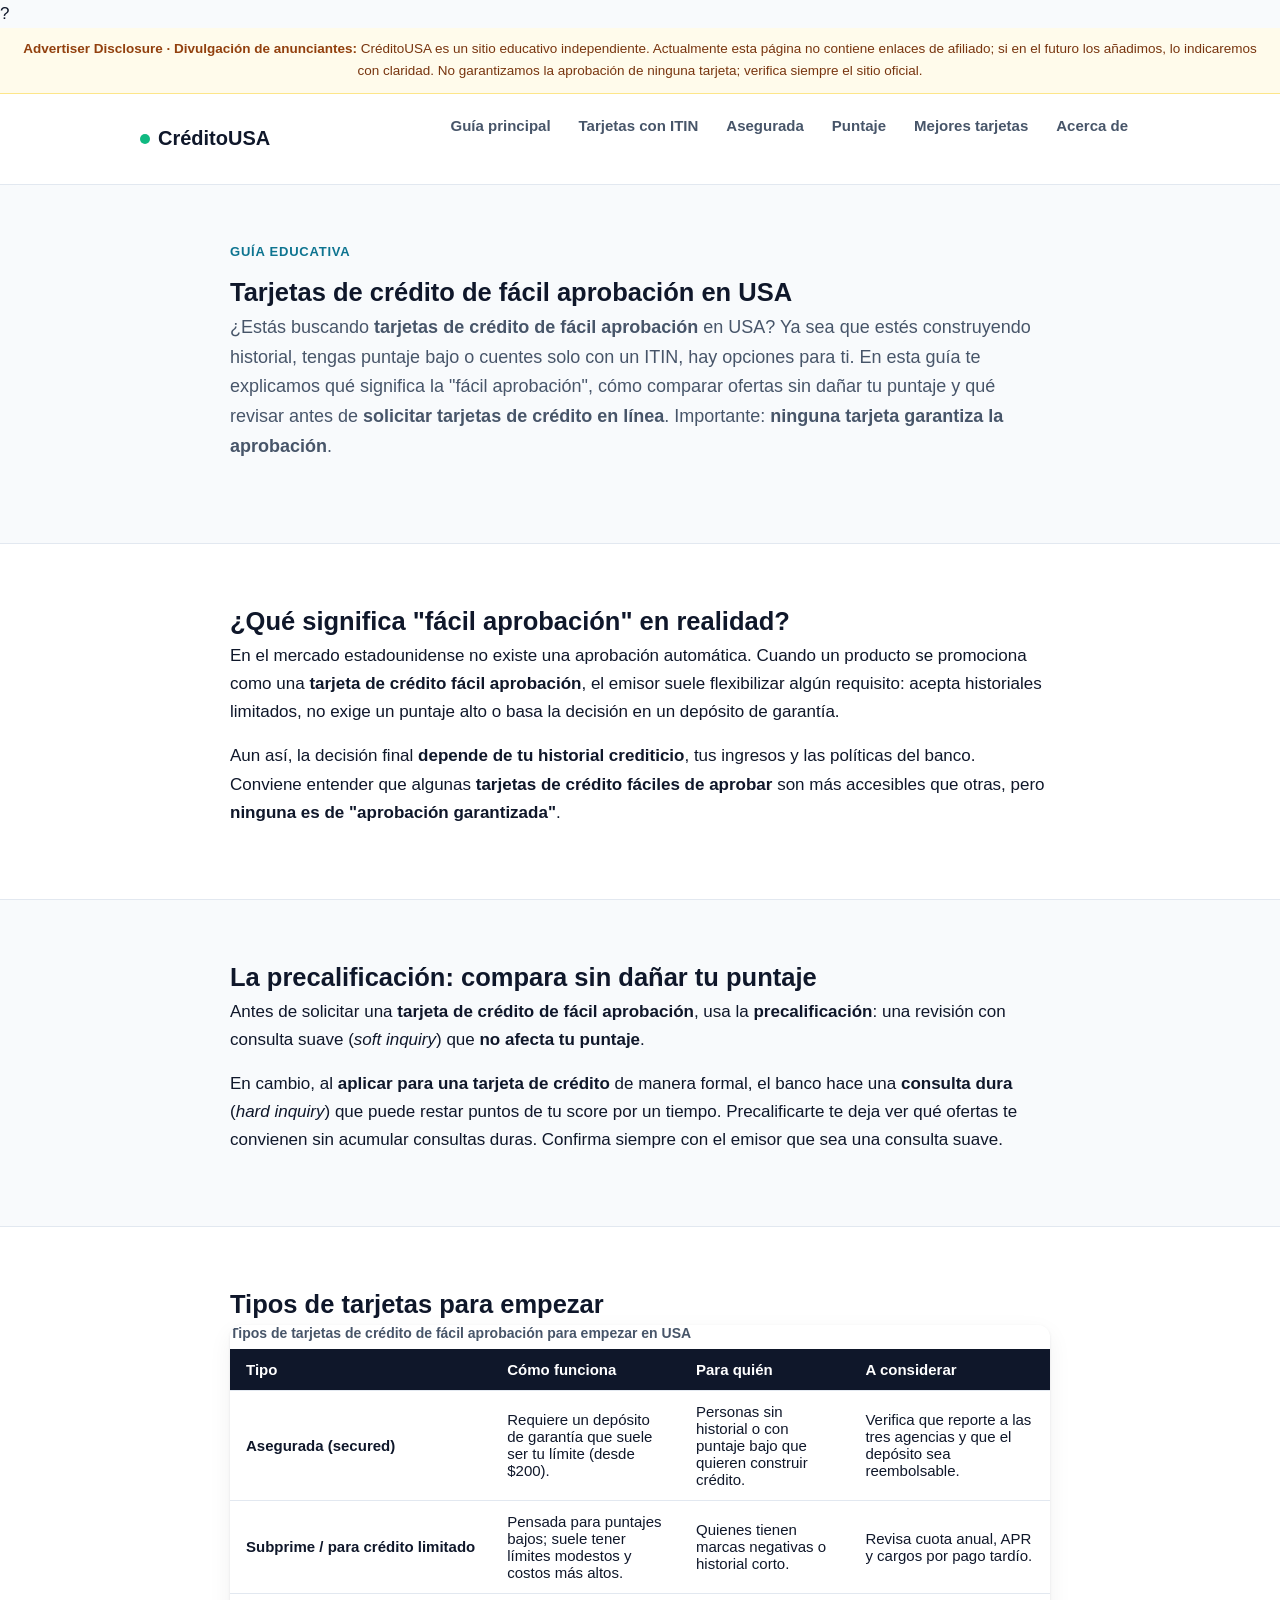
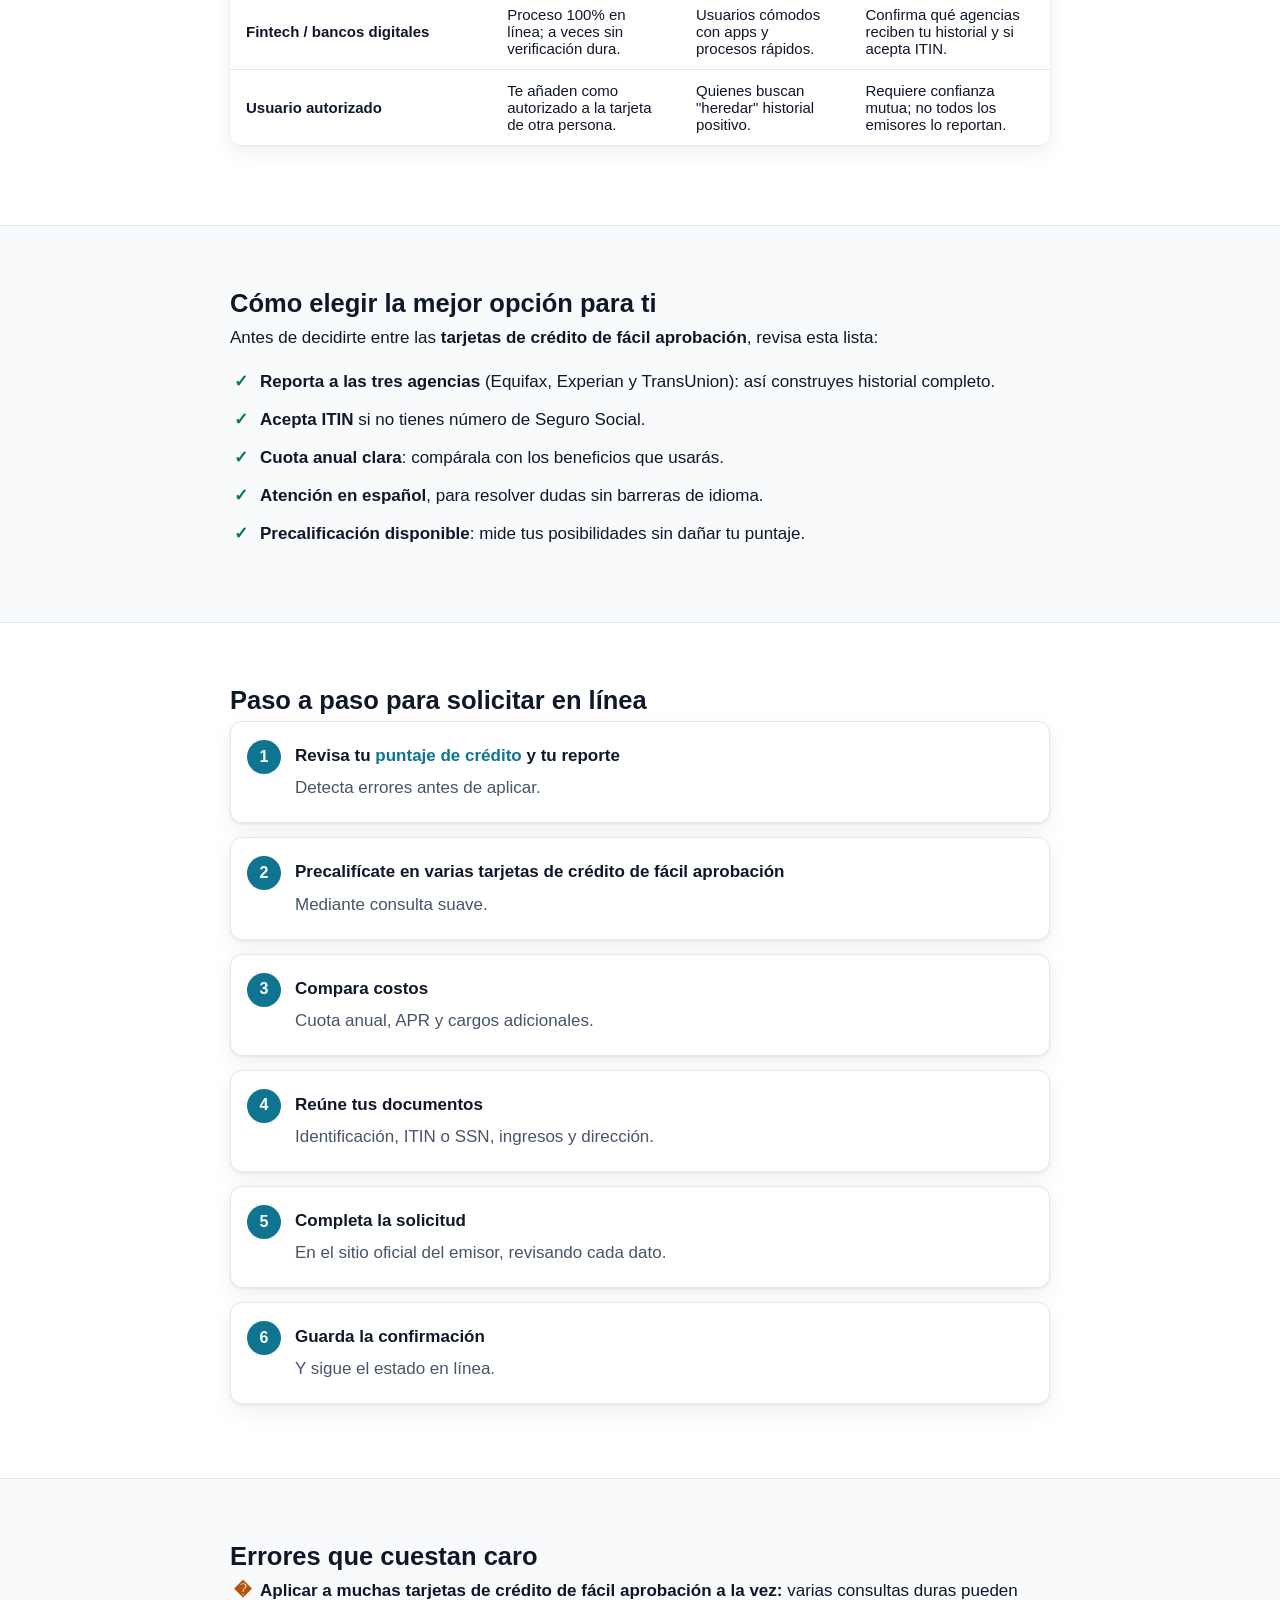
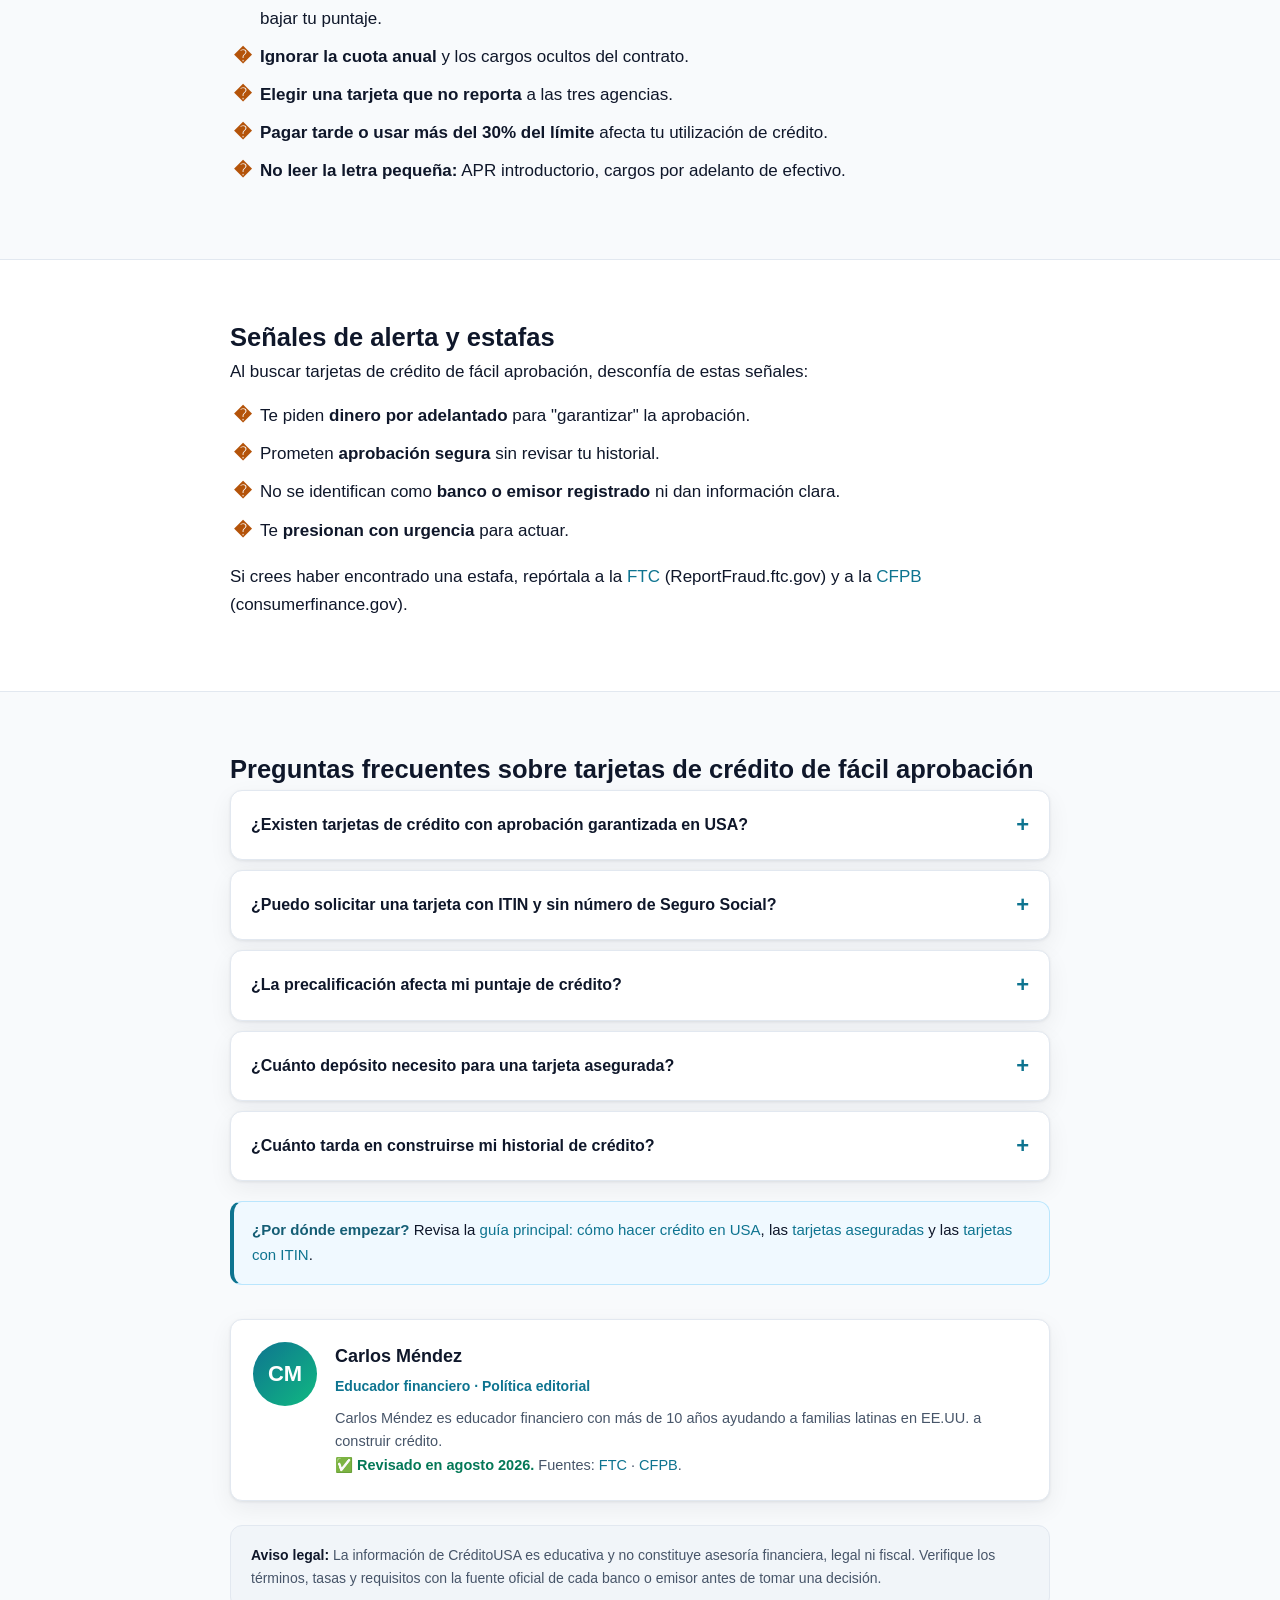
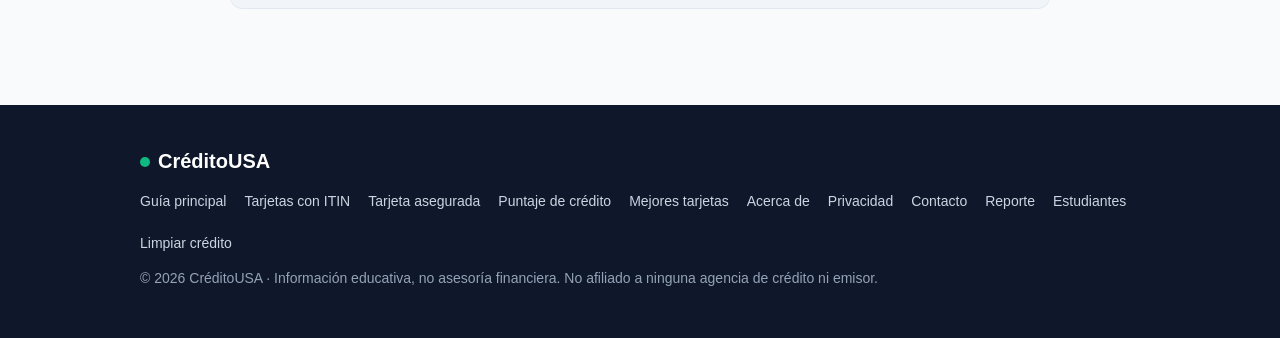
==== commit 6753f007: "3 paginas nuevas (reporte, estudiantes, limpiar credito) con AdSense, SEO completo, footers y sitema" ====
--- a/facil-aprobacion/index.html
+++ b/facil-aprobacion/index.html
@@ -5,6 +5,7 @@
   <meta name="viewport" content="width=device-width, initial-scale=1.0">
   <meta name="theme-color" content="#0f172a">
   <link rel="icon" href="data:image/svg+xml,%3Csvg xmlns='http://www.w3.org/2000/svg' viewBox='0 0 100 100'%3E%3Crect width='100' height='100' rx='22' fill='%230e7490'/%3E%3Ctext x='50' y='70' font-size='54' text-anchor='middle' fill='%23ffffff' font-family='Arial,sans-serif' font-weight='bold'%3EC%3C/text%3E%3C/svg%3E">
+  <script async src="https://pagead2.googlesyndication.com/pagead/js/adsbygoogle.js?client=ca-pub-7245720759435664" crossorigin="anonymous"></script>
   <title>Tarjetas de Crédito de Fácil Aprobación en USA (2026)</title>
   <meta name="description" content="Qué significa realmente 'fácil aprobación' en USA, cómo precalificarte sin dañar tu puntaje y qué revisar antes de solicitar tarjetas de crédito en línea.">
   <link rel="canonical" href="https://credito-usa.github.io/facil-aprobacion/">
@@ -283,6 +284,9 @@
         <a href="/acerca-de.html">Acerca de</a>
         <a href="/politica-de-privacidad.html">Privacidad</a>
         <a href="/contacto.html">Contacto</a>
+        <a href="/reporte-de-credito/">Reporte</a>
+        <a href="/tarjeta-credito-estudiantes/">Estudiantes</a>
+        <a href="/limpiar-credito/">Limpiar crédito</a>
       </div>
       <p>© <span data-year>2026</span> CréditoUSA · Información educativa, no asesoría financiera. No afiliado a ninguna agencia de crédito ni emisor.</p>
     </div>
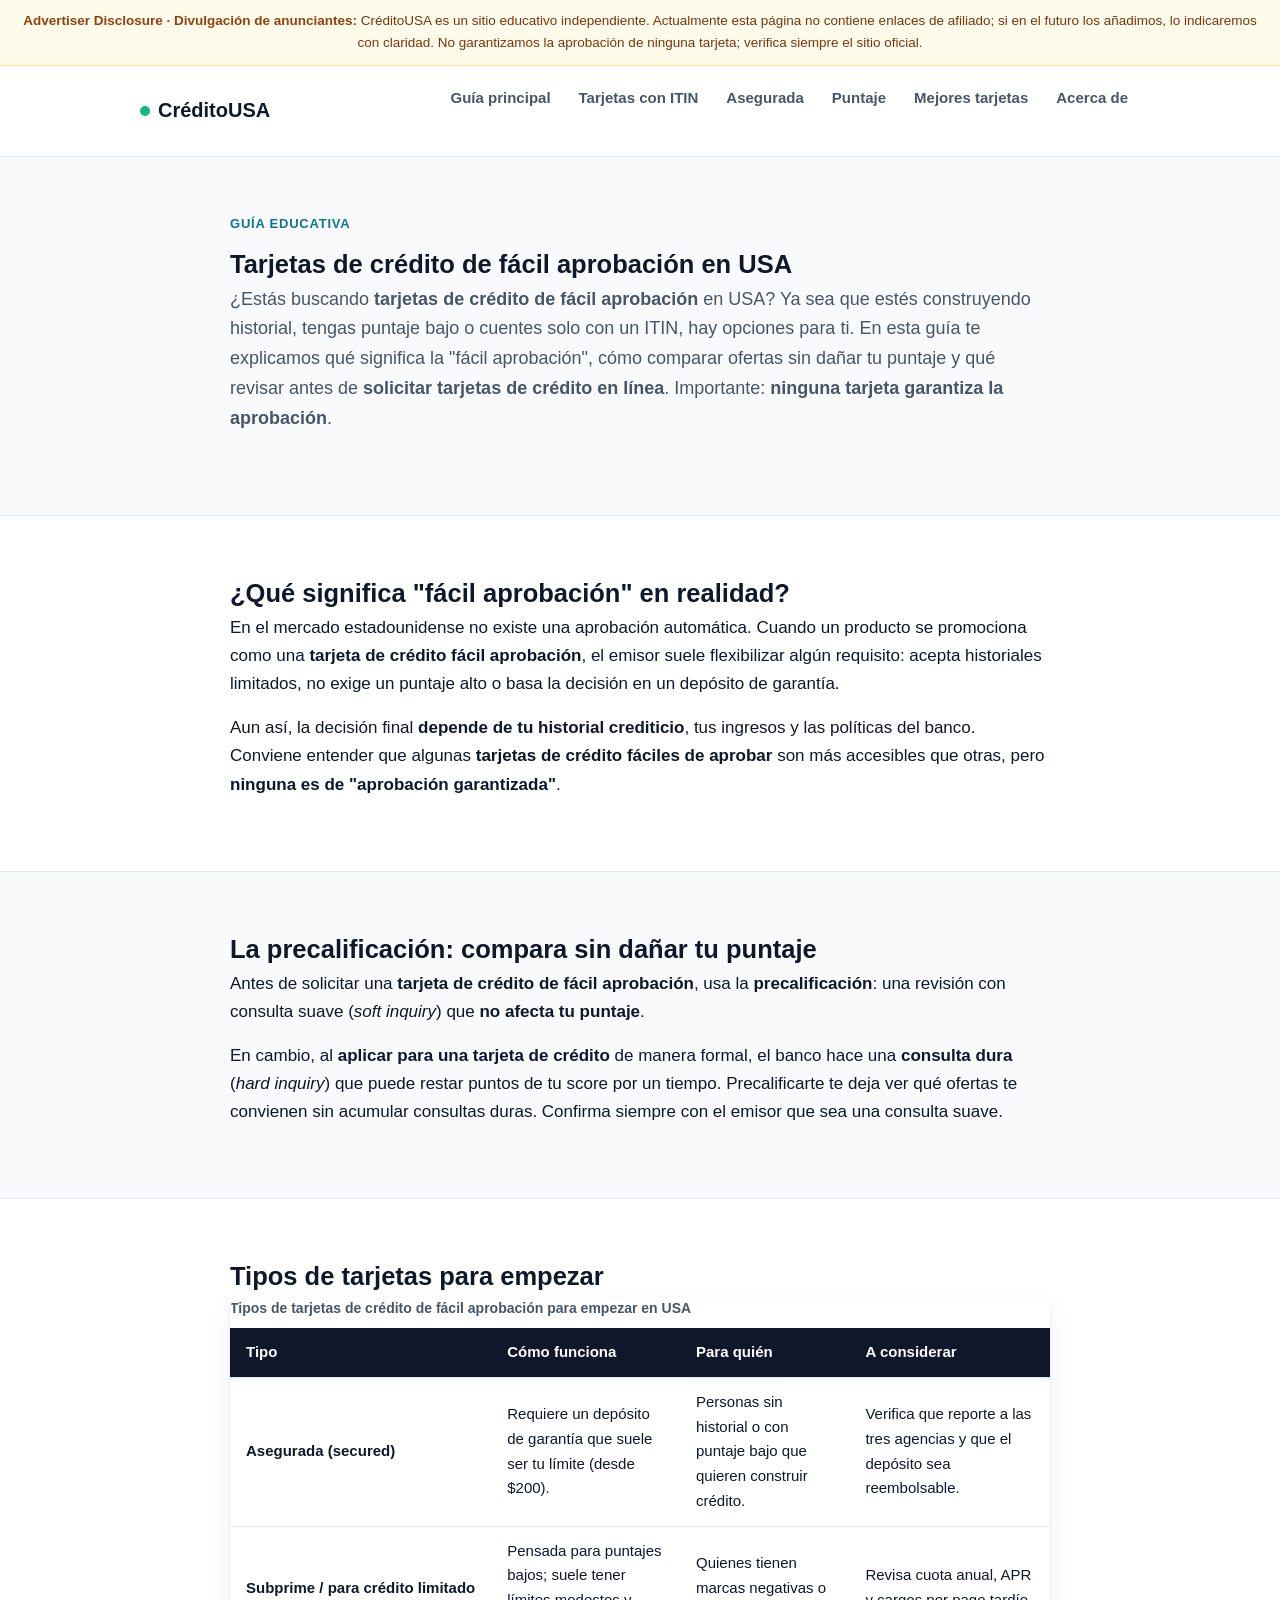
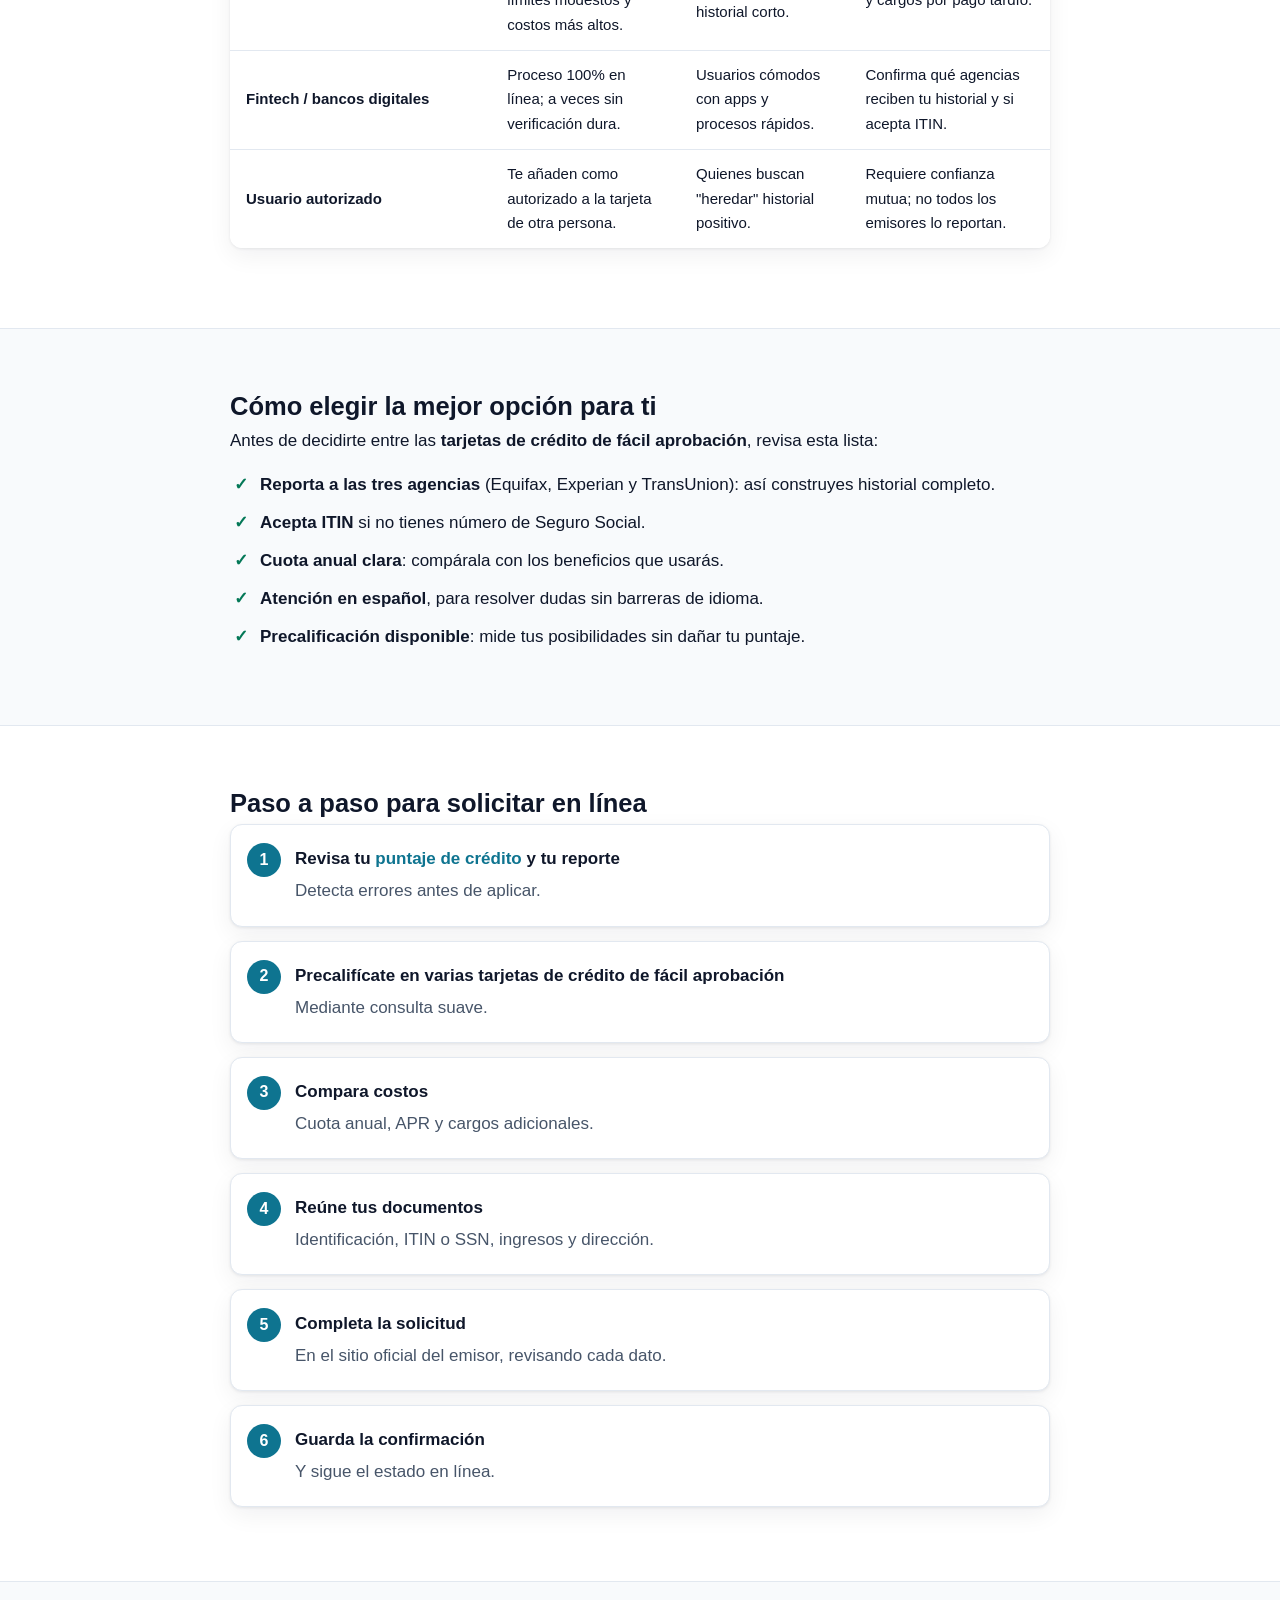
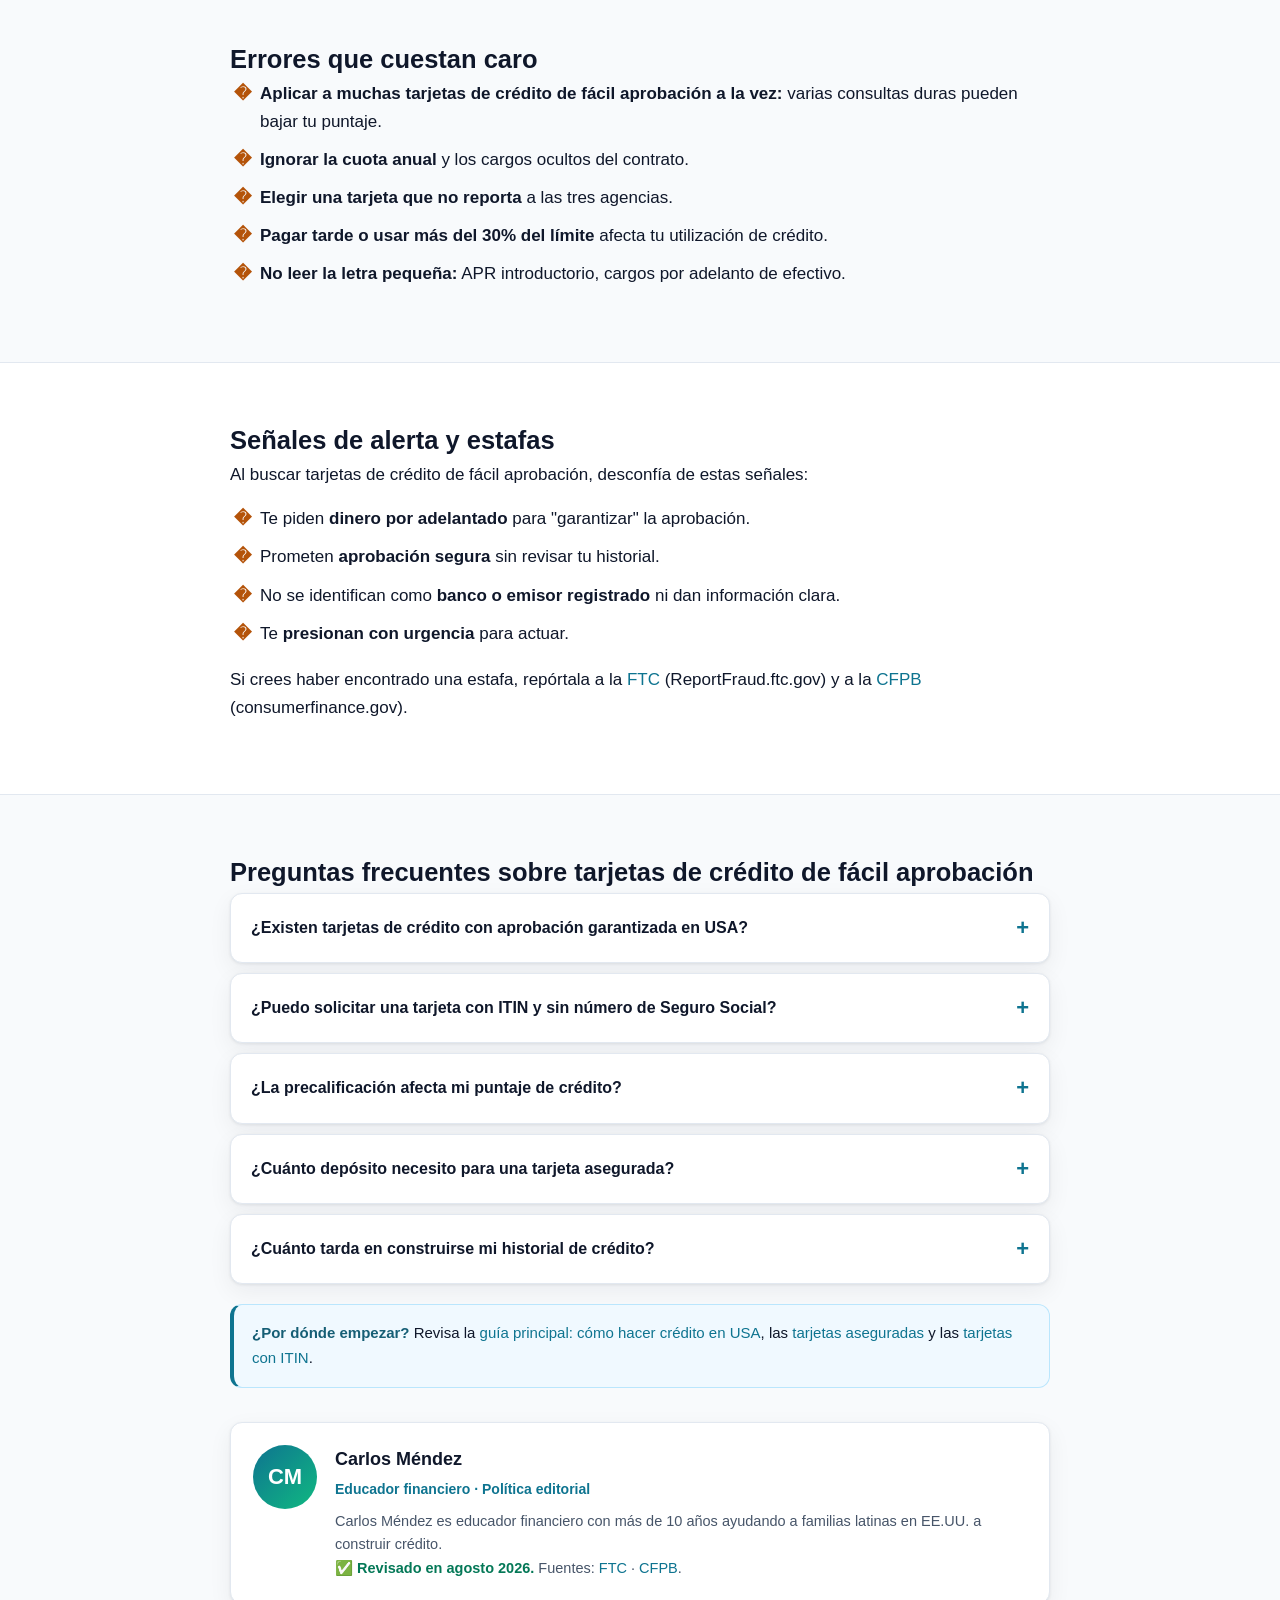
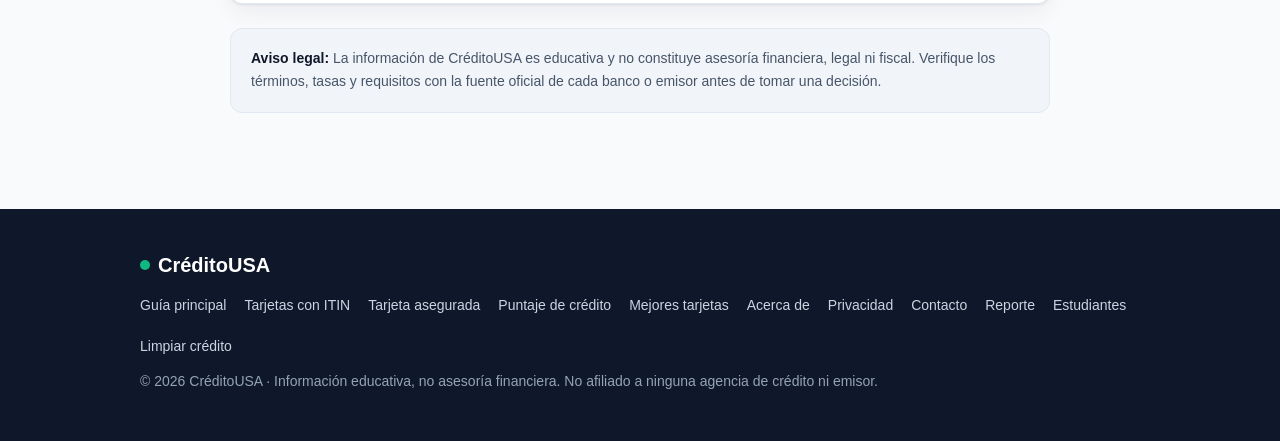
==== commit 0802825e: "Fix quirks-mode: eliminar '?' inicial (BOM heredado) de 7 HTML + llms.txt formato recomendado" ====
--- a/facil-aprobacion/index.html
+++ b/facil-aprobacion/index.html
@@ -1,4 +1,4 @@
-?<!DOCTYPE html>
+<!DOCTYPE html>
 <html lang="es-US">
 <head>
   <meta charset="UTF-8">
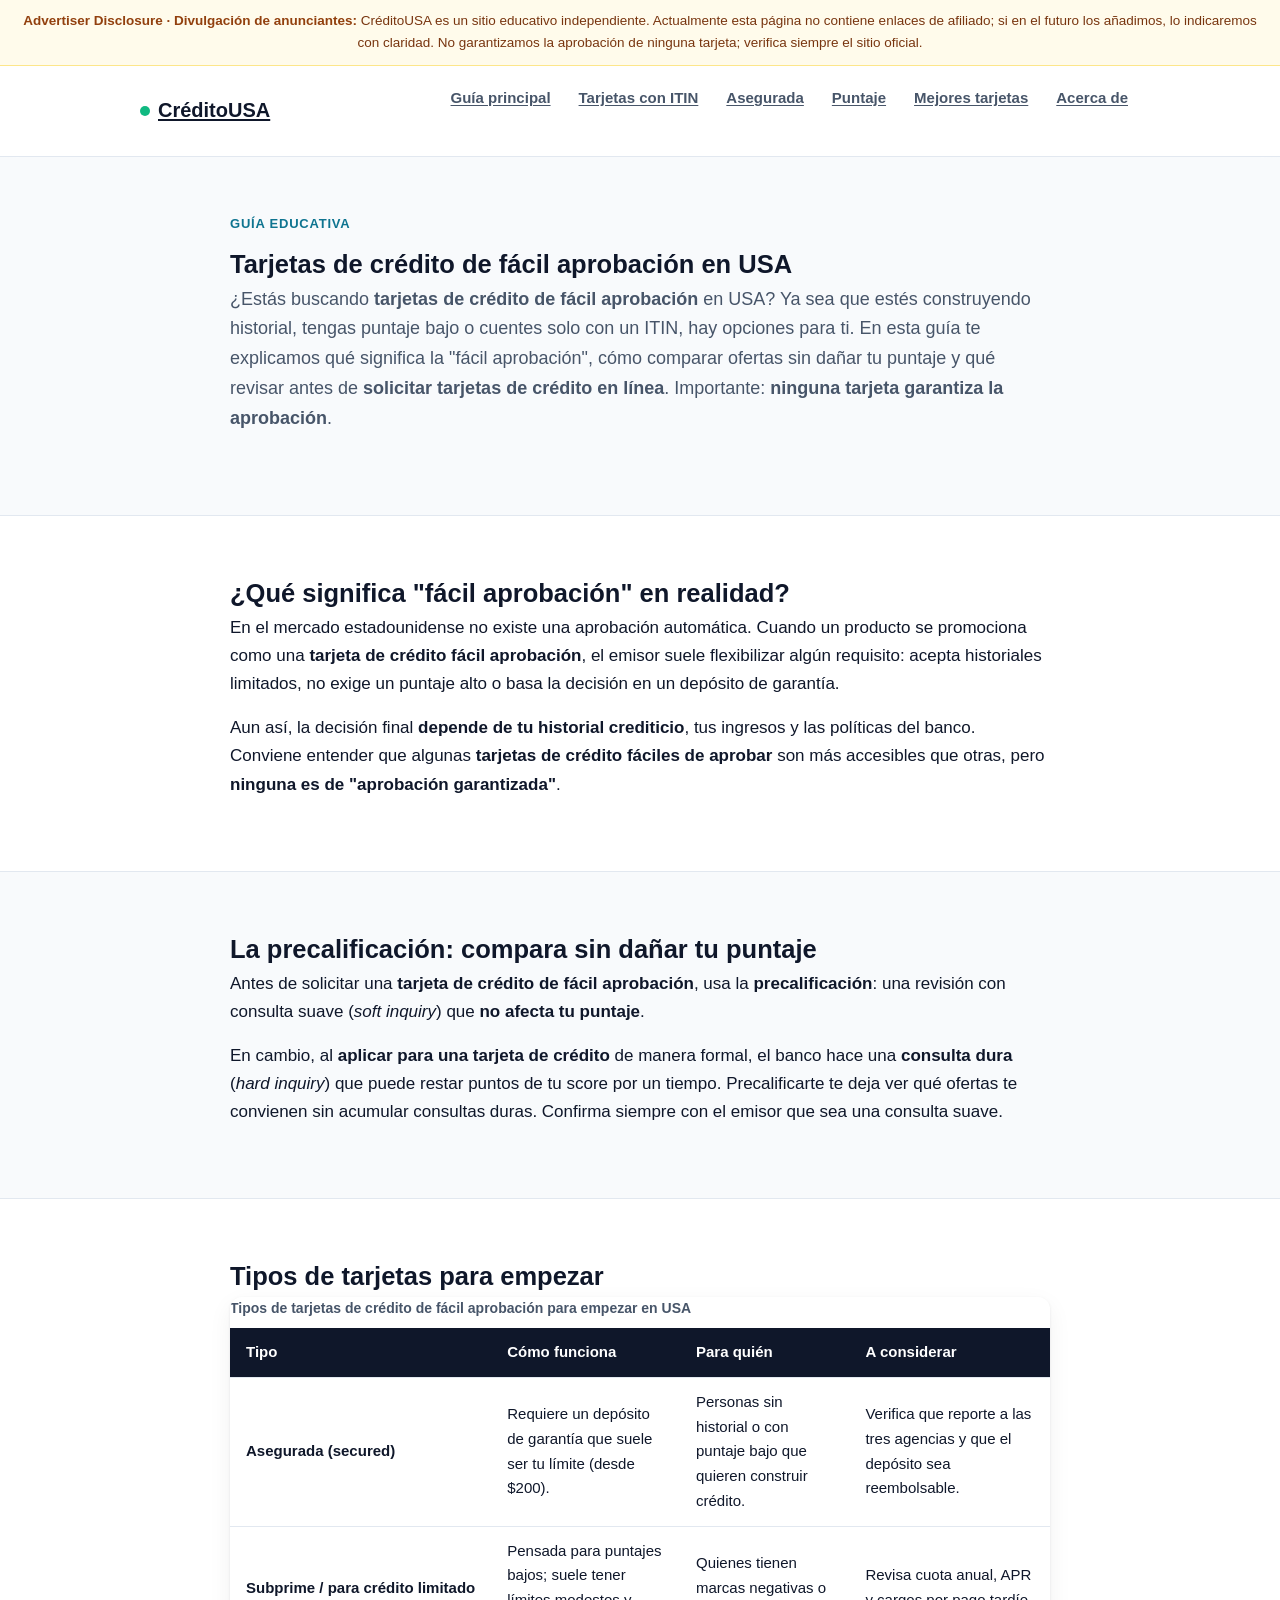
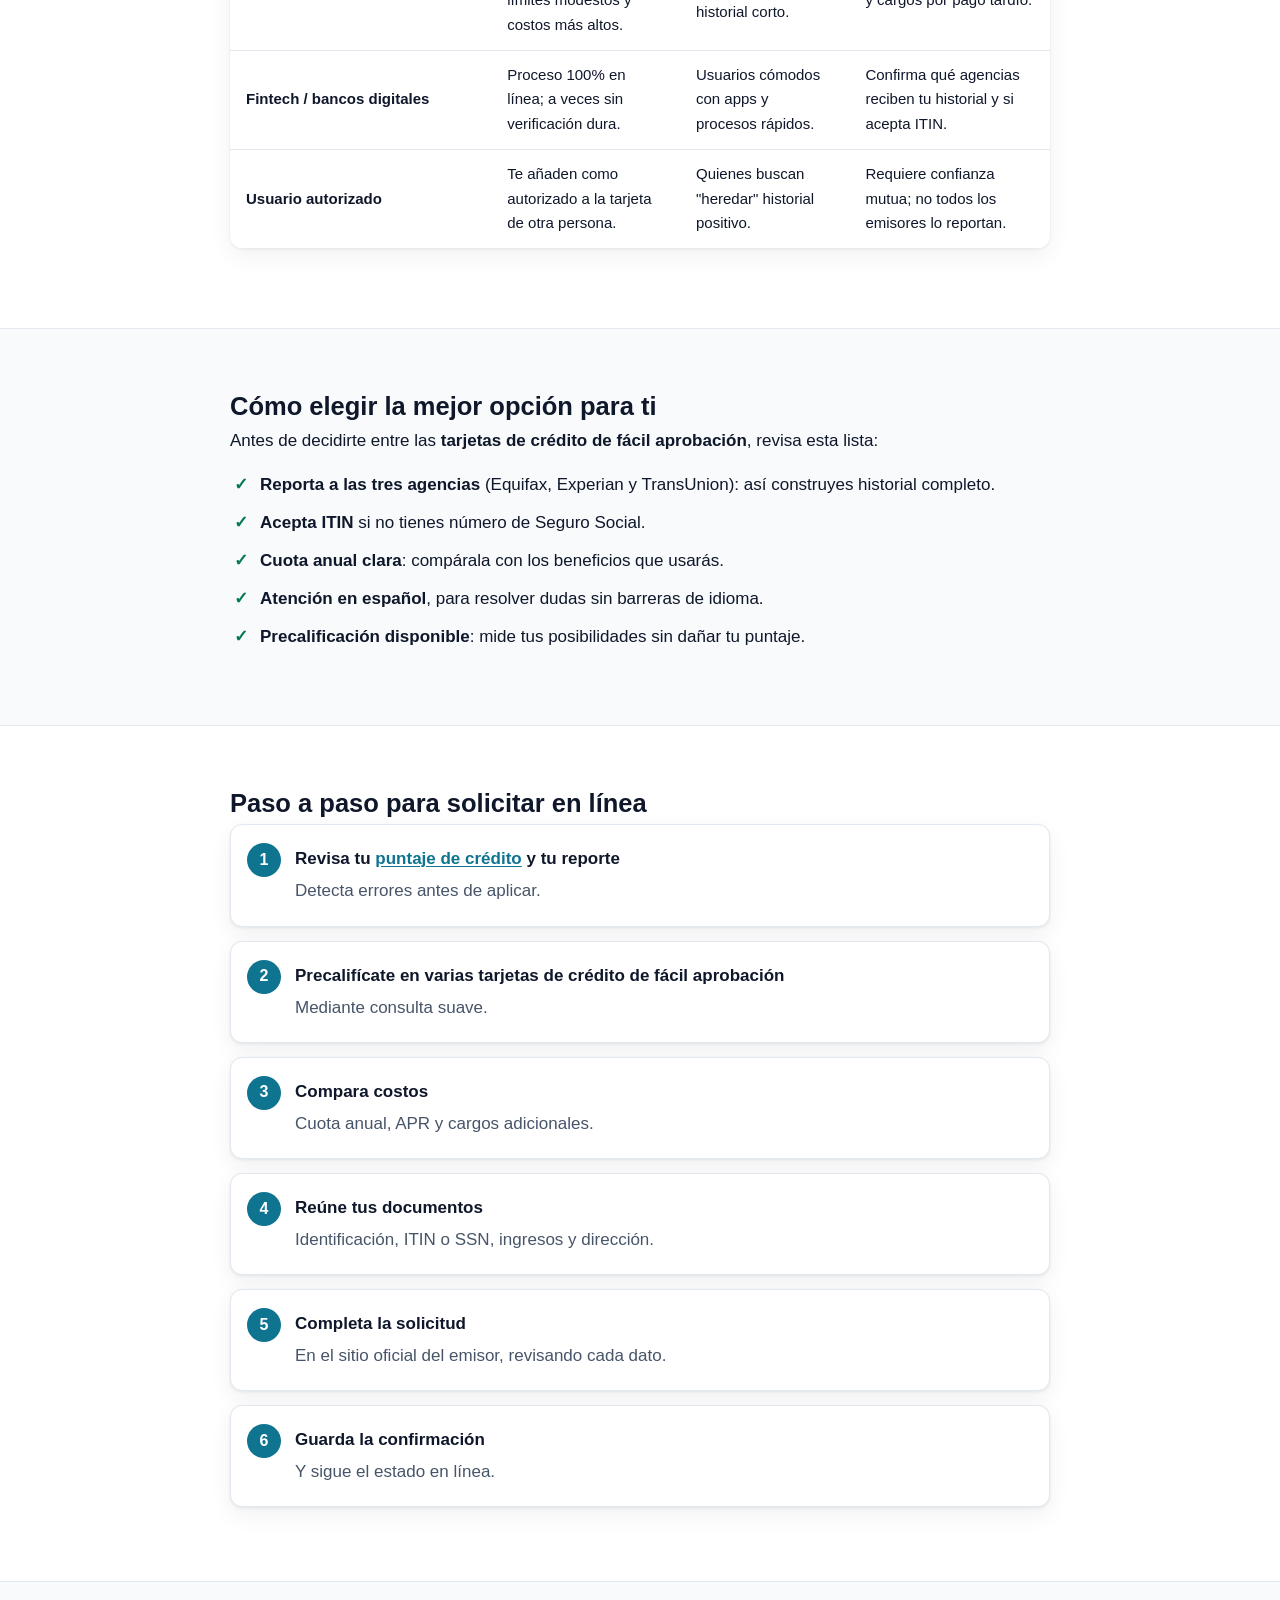
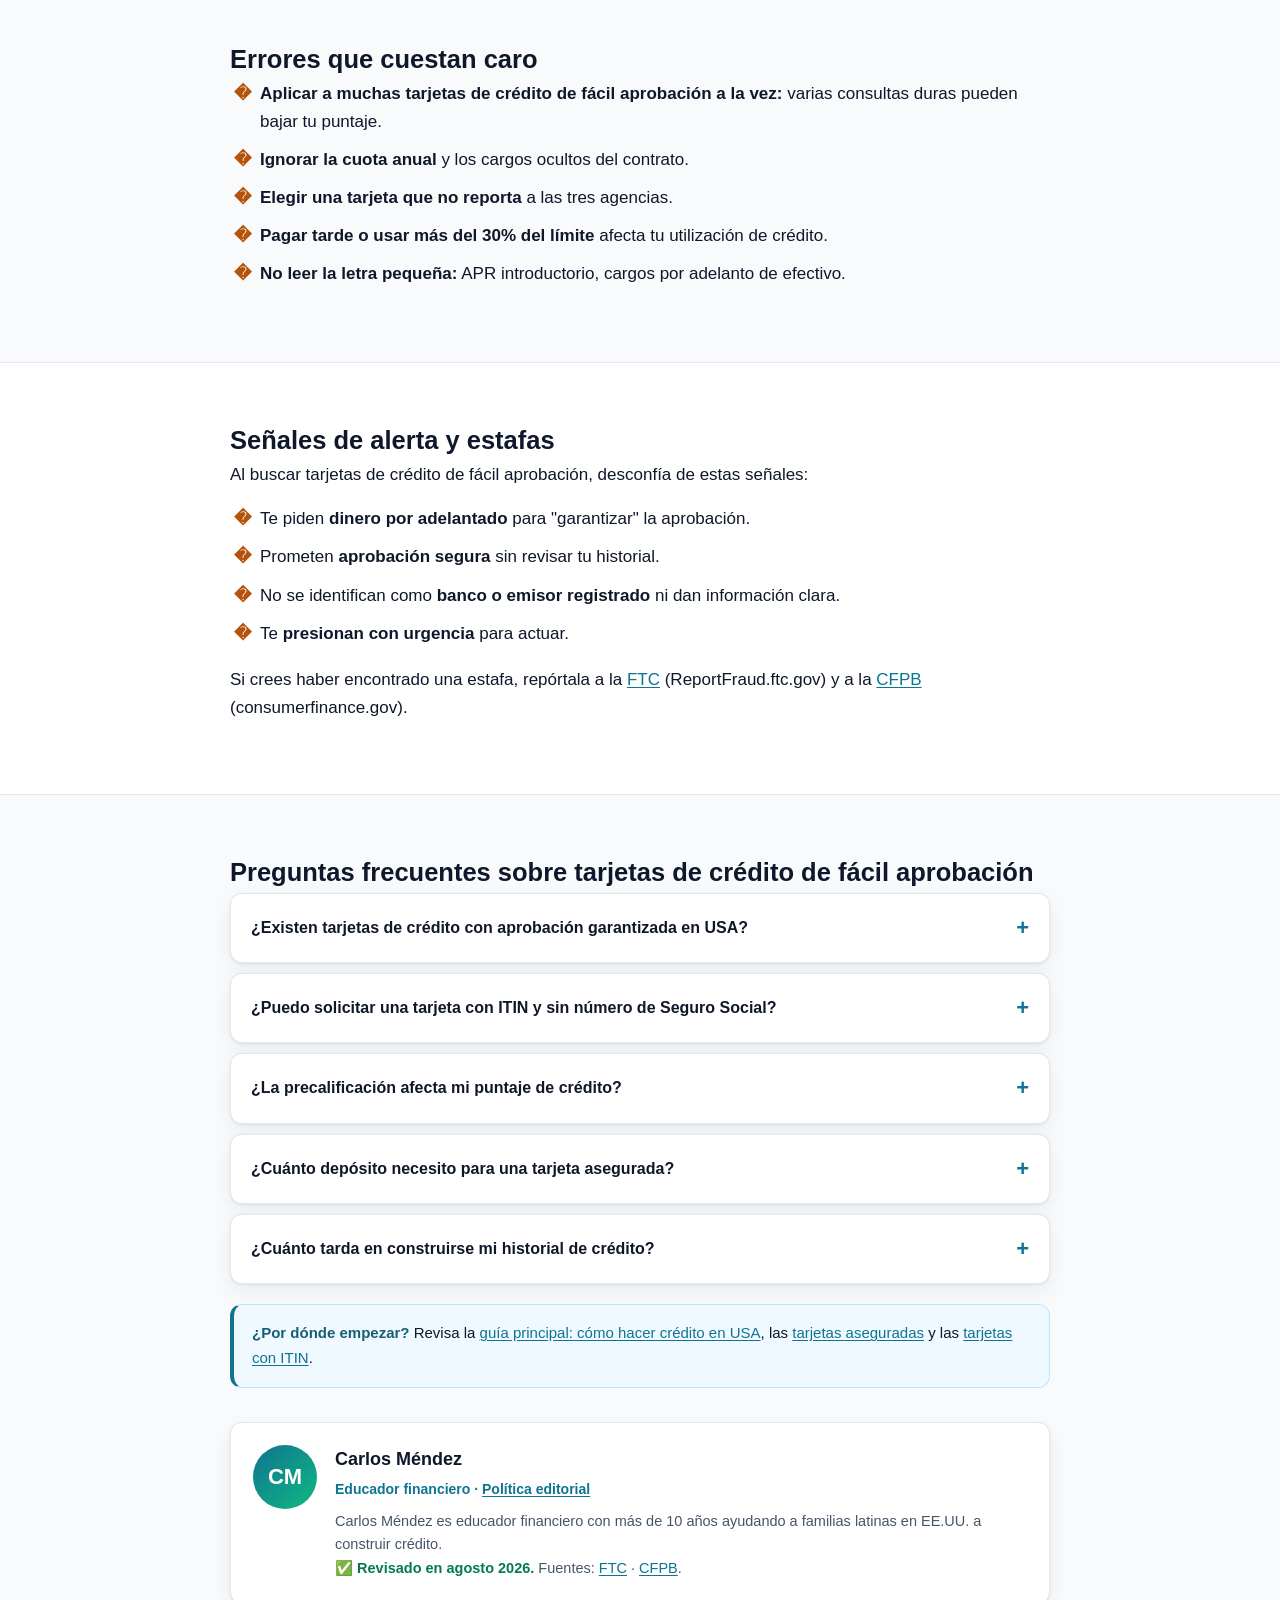
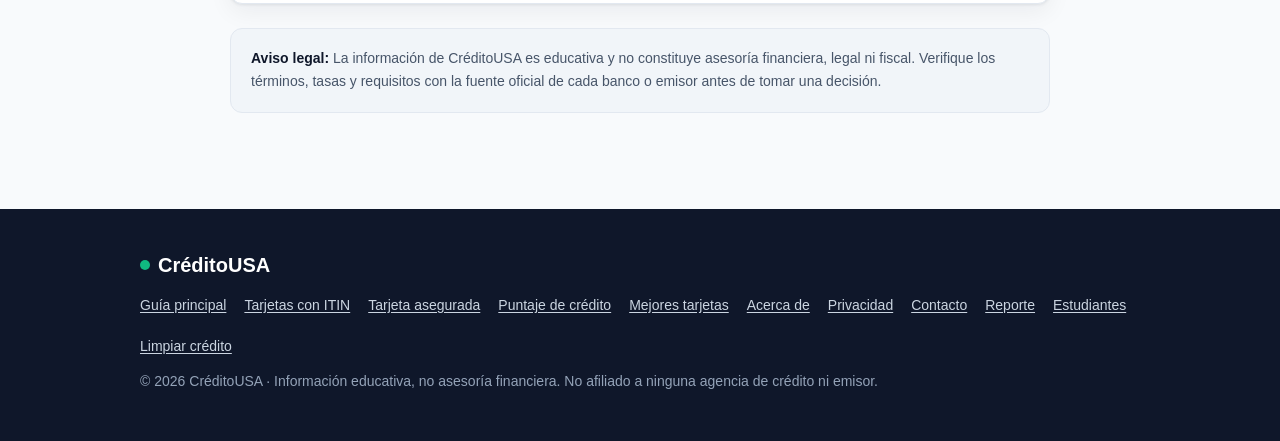
==== commit c25a32c6: "A11y: subrayado de enlaces (links rely on color)" ====
--- a/facil-aprobacion/index.html
+++ b/facil-aprobacion/index.html
@@ -121,7 +121,7 @@
   }
   </script>
 
-  <style>:root{--bg:#f8fafc;--surface:#ffffff;--ink:#0f172a;--ink-soft:#475569;--brand:#0e7490;--brand-dark:#155e75;--accent:#10b981;--accent-dark:#047857;--gold:#d97706;--line:#e2e8f0;--warn-bg:#fffbeb;--warn-line:#fde68a;--danger-soft:#fef2f2;--radius:12px;--shadow:0 1px 3px rgba(15,23,42,.08),0 8px 24px rgba(15,23,42,.06);--shadow-lg:0 4px 12px rgba(15,23,42,.10),0 16px 40px rgba(15,23,42,.10);--font:-apple-system,BlinkMacSystemFont,"Segoe UI",Roboto,"Helvetica Neue",Arial,sans-serif;}*{box-sizing:border-box;margin:0;padding:0;}html{scroll-behavior:smooth;}body{font-family:var(--font);background:var(--bg);color:var(--ink);line-height:1.65;font-size:17px;}img{max-width:100%;display:block;}a{color:var(--brand);text-decoration:none;}a:hover{text-decoration:underline;}.container{max-width:860px;margin:0 auto;padding:0 20px;}.container-wide{max-width:1040px;margin:0 auto;padding:0 20px;}.ftc-bar{background:var(--warn-bg);border-bottom:1px solid var(--warn-line);font-size:13.5px;color:#78350f;padding:10px 20px;text-align:center;}.ftc-bar strong{color:#92400e;}.site-header{position:sticky;top:0;z-index:50;background:rgba(255,255,255,.92);backdrop-filter:blur(8px);border-bottom:1px solid var(--line);}.navbar{display:flex;align-items:center;justify-content:space-between;padding:12px 20px;max-width:1040px;margin:0 auto;}.brand{font-weight:800;font-size:20px;color:var(--ink);display:flex;align-items:center;gap:8px;}.brand .dot{width:10px;height:10px;border-radius:50%;background:var(--accent);display:inline-block;}.nav-links{display:flex;gap:4px;list-style:none;flex-wrap:wrap;}.nav-links a{display:block;padding:8px 12px;border-radius:8px;color:var(--ink-soft);font-size:15px;font-weight:600;}.nav-links a:hover{background:#f1f5f9;color:var(--ink);text-decoration:none;}.nav-toggle{display:none;background:none;border:1px solid var(--line);border-radius:8px;padding:8px 12px;font-size:18px;cursor:pointer;}.hero{background:linear-gradient(135deg,#0f172a 0%,#134e4a 60%,#0e7490 100%);color:#fff;padding:72px 0 64px;}.hero h1{font-size:clamp(30px,5vw,46px);line-height:1.15;font-weight:800;letter-spacing:-.02em;margin-bottom:18px;}.hero h1 span{color:#34d399;}.hero .sub{font-size:19px;color:#cbd5e1;max-width:640px;margin-bottom:28px;}.stat-chips{display:flex;gap:12px;flex-wrap:wrap;margin-bottom:30px;}.stat-chip{background:rgba(255,255,255,.10);border:1px solid rgba(255,255,255,.18);border-radius:10px;padding:10px 14px;font-size:14px;color:#e2e8f0;}.stat-chip strong{display:block;font-size:20px;color:#fff;}.hero-cta{display:inline-block;background:var(--accent);color:#022c22;font-weight:700;padding:14px 26px;border-radius:10px;font-size:17px;}.hero-cta:hover{background:#34d399;text-decoration:none;}section{padding:56px 0;}section.alt{background:var(--surface);border-top:1px solid var(--line);border-bottom:1px solid var(--line);}.eyebrow{color:var(--brand);font-weight:700;text-transform:uppercase;letter-spacing:.06em;font-size:13px;margin-bottom:8px;}h2.section-title{font-size:clamp(24px,3.5vw,32px);font-weight:800;letter-spacing:-.01em;margin-bottom:14px;}.lead{font-size:18px;color:var(--ink-soft);margin-bottom:26px;}h3{font-size:21px;font-weight:700;margin:28px 0 10px;}p{margin-bottom:16px;}ul,ol{margin:0 0 18px 24px;}li{margin-bottom:8px;}.card{background:var(--surface);border:1px solid var(--line);border-radius:var(--radius);padding:22px;box-shadow:var(--shadow);margin-bottom:16px;}.card h3{margin-top:0;}.steps{counter-reset:step;list-style:none;margin-left:0;}.steps li{counter-increment:step;position:relative;background:var(--surface);border:1px solid var(--line);border-radius:var(--radius);padding:20px 20px 20px 64px;margin-bottom:14px;box-shadow:var(--shadow);}.steps li::before{content:counter(step);position:absolute;left:16px;top:18px;width:34px;height:34px;border-radius:50%;background:var(--brand);color:#fff;font-weight:800;font-size:16px;display:flex;align-items:center;justify-content:center;}.steps li strong{font-size:17px;}.steps li p{margin:4px 0 0;color:var(--ink-soft);}.table-wrap{overflow-x:auto;margin-bottom:24px;border-radius:var(--radius);box-shadow:var(--shadow);}.table-wrap .score-table{margin-bottom:0;box-shadow:none;}.score-table{width:100%;border-collapse:collapse;background:var(--surface);border-radius:var(--radius);overflow:hidden;box-shadow:var(--shadow);}.score-table th,.score-table td{padding:12px 16px;text-align:left;border-bottom:1px solid var(--line);font-size:15px;}.score-table th{background:#0f172a;color:#fff;font-weight:700;}.score-table tr:last-child td{border-bottom:none;}.score-table .range{font-weight:800;white-space:nowrap;}.badge{display:inline-block;padding:2px 10px;border-radius:999px;font-size:13px;font-weight:700;}.badge-poor{background:var(--danger-soft);color:#b91c1c;}.badge-fair{background:#fff7ed;color:#c2410c;}.badge-good{background:#fef9c3;color:#a16207;}.badge-vgood{background:#ecfdf5;color:#047857;}.badge-exc{background:#ecfeff;color:#0e7490;}.cta-grid{display:grid;grid-template-columns:repeat(auto-fit,minmax(240px,1fr));gap:16px;margin:24px 0;}.cta-card{background:var(--surface);border:1px solid var(--line);border-radius:var(--radius);padding:22px;box-shadow:var(--shadow);display:flex;flex-direction:column;gap:10px;}.cta-card h3{font-size:17px;margin:0;}.cta-card p{font-size:14.5px;color:var(--ink-soft);margin:0;flex:1;}.cta-btn{display:inline-block;background:var(--brand);color:#fff;font-weight:700;padding:11px 18px;border-radius:9px;text-align:center;font-size:15px;}.cta-btn:hover{background:var(--brand-dark);text-decoration:none;}.cta-note{font-size:12.5px;color:#64748b;font-style:italic;}details.faq{background:var(--surface);border:1px solid var(--line);border-radius:var(--radius);margin-bottom:10px;box-shadow:var(--shadow);overflow:hidden;}details.faq summary{cursor:pointer;padding:16px 20px;font-weight:700;font-size:16px;list-style:none;display:flex;justify-content:space-between;align-items:center;gap:12px;}details.faq summary::-webkit-details-marker{display:none;}details.faq summary::after{content:"+";font-size:22px;color:var(--brand);font-weight:700;}details.faq[open] summary::after{content:"−";}details.faq .faq-body{padding:0 20px 18px;color:var(--ink-soft);font-size:15.5px;}.callout{background:#f0f9ff;border:1px solid #bae6fd;border-left:4px solid #0e7490;border-radius:var(--radius);padding:16px 18px;margin:20px 0;font-size:15px;}.callout strong{color:var(--brand-dark);}.callout-warn{background:var(--warn-bg);border:1px solid var(--warn-line);border-left:4px solid #d97706;}.callout-warn strong{color:#92400e;}.checklist{list-style:none;margin-left:0;}.checklist li{padding-left:30px;position:relative;margin-bottom:10px;}.checklist li::before{content:"✓";position:absolute;left:4px;top:0;color:var(--accent-dark);font-weight:800;}.alert-list li::before{content:"� ";color:#b45309;}.author-box{display:flex;gap:18px;align-items:flex-start;background:var(--surface);border:1px solid var(--line);border-radius:var(--radius);padding:22px;box-shadow:var(--shadow);margin-top:34px;}.author-avatar{width:64px;height:64px;border-radius:50%;flex-shrink:0;background:linear-gradient(135deg,var(--brand),var(--accent));color:#fff;font-weight:800;font-size:22px;display:flex;align-items:center;justify-content:center;}.author-box h3{margin:0 0 4px;font-size:18px;}.author-box .role{color:var(--brand);font-weight:600;font-size:14px;margin-bottom:8px;}.author-box p{font-size:14.5px;color:var(--ink-soft);margin:0;}.review-note{margin-top:12px;font-size:13.5px;color:var(--ink-soft);}.review-note strong{color:var(--accent-dark);}.disclaimer-box{background:#f1f5f9;border:1px solid var(--line);border-radius:var(--radius);padding:18px 20px;font-size:14px;color:var(--ink-soft);margin-top:24px;}.disclaimer-box strong{color:var(--ink);}.site-footer{background:#0f172a;color:#94a3b8;padding:40px 0 32px;margin-top:40px;font-size:14px;}.site-footer .brand{color:#fff;margin-bottom:10px;}.site-footer a{color:#cbd5e1;}.footer-links{display:flex;gap:18px;flex-wrap:wrap;margin:12px 0;}.footer-links a:hover{color:#fff;}.table-caption{font-size:14px;color:var(--ink-soft);font-weight:600;margin:0 0 8px;text-align:left;}@media (max-width:720px){.nav-toggle{display:block;}.nav-links{display:none;position:absolute;top:100%;left:0;right:0;background:var(--surface);border-bottom:1px solid var(--line);flex-direction:column;padding:8px;}.nav-links.open{display:flex;}.hero{padding:48px 0 44px;}section{padding:44px 0;}.author-box{flex-direction:column;}}</style><noscript></noscript>
+  <style>:root{--bg:#f8fafc;--surface:#ffffff;--ink:#0f172a;--ink-soft:#475569;--brand:#0e7490;--brand-dark:#155e75;--accent:#10b981;--accent-dark:#047857;--gold:#d97706;--line:#e2e8f0;--warn-bg:#fffbeb;--warn-line:#fde68a;--danger-soft:#fef2f2;--radius:12px;--shadow:0 1px 3px rgba(15,23,42,.08),0 8px 24px rgba(15,23,42,.06);--shadow-lg:0 4px 12px rgba(15,23,42,.10),0 16px 40px rgba(15,23,42,.10);--font:-apple-system,BlinkMacSystemFont,"Segoe UI",Roboto,"Helvetica Neue",Arial,sans-serif;}*{box-sizing:border-box;margin:0;padding:0;}html{scroll-behavior:smooth;}body{font-family:var(--font);background:var(--bg);color:var(--ink);line-height:1.65;font-size:17px;}img{max-width:100%;display:block;}a{color:var(--brand);text-decoration:underline;text-underline-offset:2px;}a:hover{text-decoration:underline;}.container{max-width:860px;margin:0 auto;padding:0 20px;}.container-wide{max-width:1040px;margin:0 auto;padding:0 20px;}.ftc-bar{background:var(--warn-bg);border-bottom:1px solid var(--warn-line);font-size:13.5px;color:#78350f;padding:10px 20px;text-align:center;}.ftc-bar strong{color:#92400e;}.site-header{position:sticky;top:0;z-index:50;background:rgba(255,255,255,.92);backdrop-filter:blur(8px);border-bottom:1px solid var(--line);}.navbar{display:flex;align-items:center;justify-content:space-between;padding:12px 20px;max-width:1040px;margin:0 auto;}.brand{font-weight:800;font-size:20px;color:var(--ink);display:flex;align-items:center;gap:8px;}.brand .dot{width:10px;height:10px;border-radius:50%;background:var(--accent);display:inline-block;}.nav-links{display:flex;gap:4px;list-style:none;flex-wrap:wrap;}.nav-links a{display:block;padding:8px 12px;border-radius:8px;color:var(--ink-soft);font-size:15px;font-weight:600;}.nav-links a:hover{background:#f1f5f9;color:var(--ink);text-decoration:none;}.nav-toggle{display:none;background:none;border:1px solid var(--line);border-radius:8px;padding:8px 12px;font-size:18px;cursor:pointer;}.hero{background:linear-gradient(135deg,#0f172a 0%,#134e4a 60%,#0e7490 100%);color:#fff;padding:72px 0 64px;}.hero h1{font-size:clamp(30px,5vw,46px);line-height:1.15;font-weight:800;letter-spacing:-.02em;margin-bottom:18px;}.hero h1 span{color:#34d399;}.hero .sub{font-size:19px;color:#cbd5e1;max-width:640px;margin-bottom:28px;}.stat-chips{display:flex;gap:12px;flex-wrap:wrap;margin-bottom:30px;}.stat-chip{background:rgba(255,255,255,.10);border:1px solid rgba(255,255,255,.18);border-radius:10px;padding:10px 14px;font-size:14px;color:#e2e8f0;}.stat-chip strong{display:block;font-size:20px;color:#fff;}.hero-cta{display:inline-block;background:var(--accent);color:#022c22;font-weight:700;padding:14px 26px;border-radius:10px;font-size:17px;}.hero-cta:hover{background:#34d399;text-decoration:none;}section{padding:56px 0;}section.alt{background:var(--surface);border-top:1px solid var(--line);border-bottom:1px solid var(--line);}.eyebrow{color:var(--brand);font-weight:700;text-transform:uppercase;letter-spacing:.06em;font-size:13px;margin-bottom:8px;}h2.section-title{font-size:clamp(24px,3.5vw,32px);font-weight:800;letter-spacing:-.01em;margin-bottom:14px;}.lead{font-size:18px;color:var(--ink-soft);margin-bottom:26px;}h3{font-size:21px;font-weight:700;margin:28px 0 10px;}p{margin-bottom:16px;}ul,ol{margin:0 0 18px 24px;}li{margin-bottom:8px;}.card{background:var(--surface);border:1px solid var(--line);border-radius:var(--radius);padding:22px;box-shadow:var(--shadow);margin-bottom:16px;}.card h3{margin-top:0;}.steps{counter-reset:step;list-style:none;margin-left:0;}.steps li{counter-increment:step;position:relative;background:var(--surface);border:1px solid var(--line);border-radius:var(--radius);padding:20px 20px 20px 64px;margin-bottom:14px;box-shadow:var(--shadow);}.steps li::before{content:counter(step);position:absolute;left:16px;top:18px;width:34px;height:34px;border-radius:50%;background:var(--brand);color:#fff;font-weight:800;font-size:16px;display:flex;align-items:center;justify-content:center;}.steps li strong{font-size:17px;}.steps li p{margin:4px 0 0;color:var(--ink-soft);}.table-wrap{overflow-x:auto;margin-bottom:24px;border-radius:var(--radius);box-shadow:var(--shadow);}.table-wrap .score-table{margin-bottom:0;box-shadow:none;}.score-table{width:100%;border-collapse:collapse;background:var(--surface);border-radius:var(--radius);overflow:hidden;box-shadow:var(--shadow);}.score-table th,.score-table td{padding:12px 16px;text-align:left;border-bottom:1px solid var(--line);font-size:15px;}.score-table th{background:#0f172a;color:#fff;font-weight:700;}.score-table tr:last-child td{border-bottom:none;}.score-table .range{font-weight:800;white-space:nowrap;}.badge{display:inline-block;padding:2px 10px;border-radius:999px;font-size:13px;font-weight:700;}.badge-poor{background:var(--danger-soft);color:#b91c1c;}.badge-fair{background:#fff7ed;color:#c2410c;}.badge-good{background:#fef9c3;color:#a16207;}.badge-vgood{background:#ecfdf5;color:#047857;}.badge-exc{background:#ecfeff;color:#0e7490;}.cta-grid{display:grid;grid-template-columns:repeat(auto-fit,minmax(240px,1fr));gap:16px;margin:24px 0;}.cta-card{background:var(--surface);border:1px solid var(--line);border-radius:var(--radius);padding:22px;box-shadow:var(--shadow);display:flex;flex-direction:column;gap:10px;}.cta-card h3{font-size:17px;margin:0;}.cta-card p{font-size:14.5px;color:var(--ink-soft);margin:0;flex:1;}.cta-btn{display:inline-block;background:var(--brand);color:#fff;font-weight:700;padding:11px 18px;border-radius:9px;text-align:center;font-size:15px;}.cta-btn:hover{background:var(--brand-dark);text-decoration:none;}.cta-note{font-size:12.5px;color:#64748b;font-style:italic;}details.faq{background:var(--surface);border:1px solid var(--line);border-radius:var(--radius);margin-bottom:10px;box-shadow:var(--shadow);overflow:hidden;}details.faq summary{cursor:pointer;padding:16px 20px;font-weight:700;font-size:16px;list-style:none;display:flex;justify-content:space-between;align-items:center;gap:12px;}details.faq summary::-webkit-details-marker{display:none;}details.faq summary::after{content:"+";font-size:22px;color:var(--brand);font-weight:700;}details.faq[open] summary::after{content:"−";}details.faq .faq-body{padding:0 20px 18px;color:var(--ink-soft);font-size:15.5px;}.callout{background:#f0f9ff;border:1px solid #bae6fd;border-left:4px solid #0e7490;border-radius:var(--radius);padding:16px 18px;margin:20px 0;font-size:15px;}.callout strong{color:var(--brand-dark);}.callout-warn{background:var(--warn-bg);border:1px solid var(--warn-line);border-left:4px solid #d97706;}.callout-warn strong{color:#92400e;}.checklist{list-style:none;margin-left:0;}.checklist li{padding-left:30px;position:relative;margin-bottom:10px;}.checklist li::before{content:"✓";position:absolute;left:4px;top:0;color:var(--accent-dark);font-weight:800;}.alert-list li::before{content:"� ";color:#b45309;}.author-box{display:flex;gap:18px;align-items:flex-start;background:var(--surface);border:1px solid var(--line);border-radius:var(--radius);padding:22px;box-shadow:var(--shadow);margin-top:34px;}.author-avatar{width:64px;height:64px;border-radius:50%;flex-shrink:0;background:linear-gradient(135deg,var(--brand),var(--accent));color:#fff;font-weight:800;font-size:22px;display:flex;align-items:center;justify-content:center;}.author-box h3{margin:0 0 4px;font-size:18px;}.author-box .role{color:var(--brand);font-weight:600;font-size:14px;margin-bottom:8px;}.author-box p{font-size:14.5px;color:var(--ink-soft);margin:0;}.review-note{margin-top:12px;font-size:13.5px;color:var(--ink-soft);}.review-note strong{color:var(--accent-dark);}.disclaimer-box{background:#f1f5f9;border:1px solid var(--line);border-radius:var(--radius);padding:18px 20px;font-size:14px;color:var(--ink-soft);margin-top:24px;}.disclaimer-box strong{color:var(--ink);}.site-footer{background:#0f172a;color:#94a3b8;padding:40px 0 32px;margin-top:40px;font-size:14px;}.site-footer .brand{color:#fff;margin-bottom:10px;}.site-footer a{color:#cbd5e1;}.footer-links{display:flex;gap:18px;flex-wrap:wrap;margin:12px 0;}.footer-links a:hover{color:#fff;}.table-caption{font-size:14px;color:var(--ink-soft);font-weight:600;margin:0 0 8px;text-align:left;}@media (max-width:720px){.nav-toggle{display:block;}.nav-links{display:none;position:absolute;top:100%;left:0;right:0;background:var(--surface);border-bottom:1px solid var(--line);flex-direction:column;padding:8px;}.nav-links.open{display:flex;}.hero{padding:48px 0 44px;}section{padding:44px 0;}.author-box{flex-direction:column;}}</style><noscript></noscript>
 </head>
 <body>
 
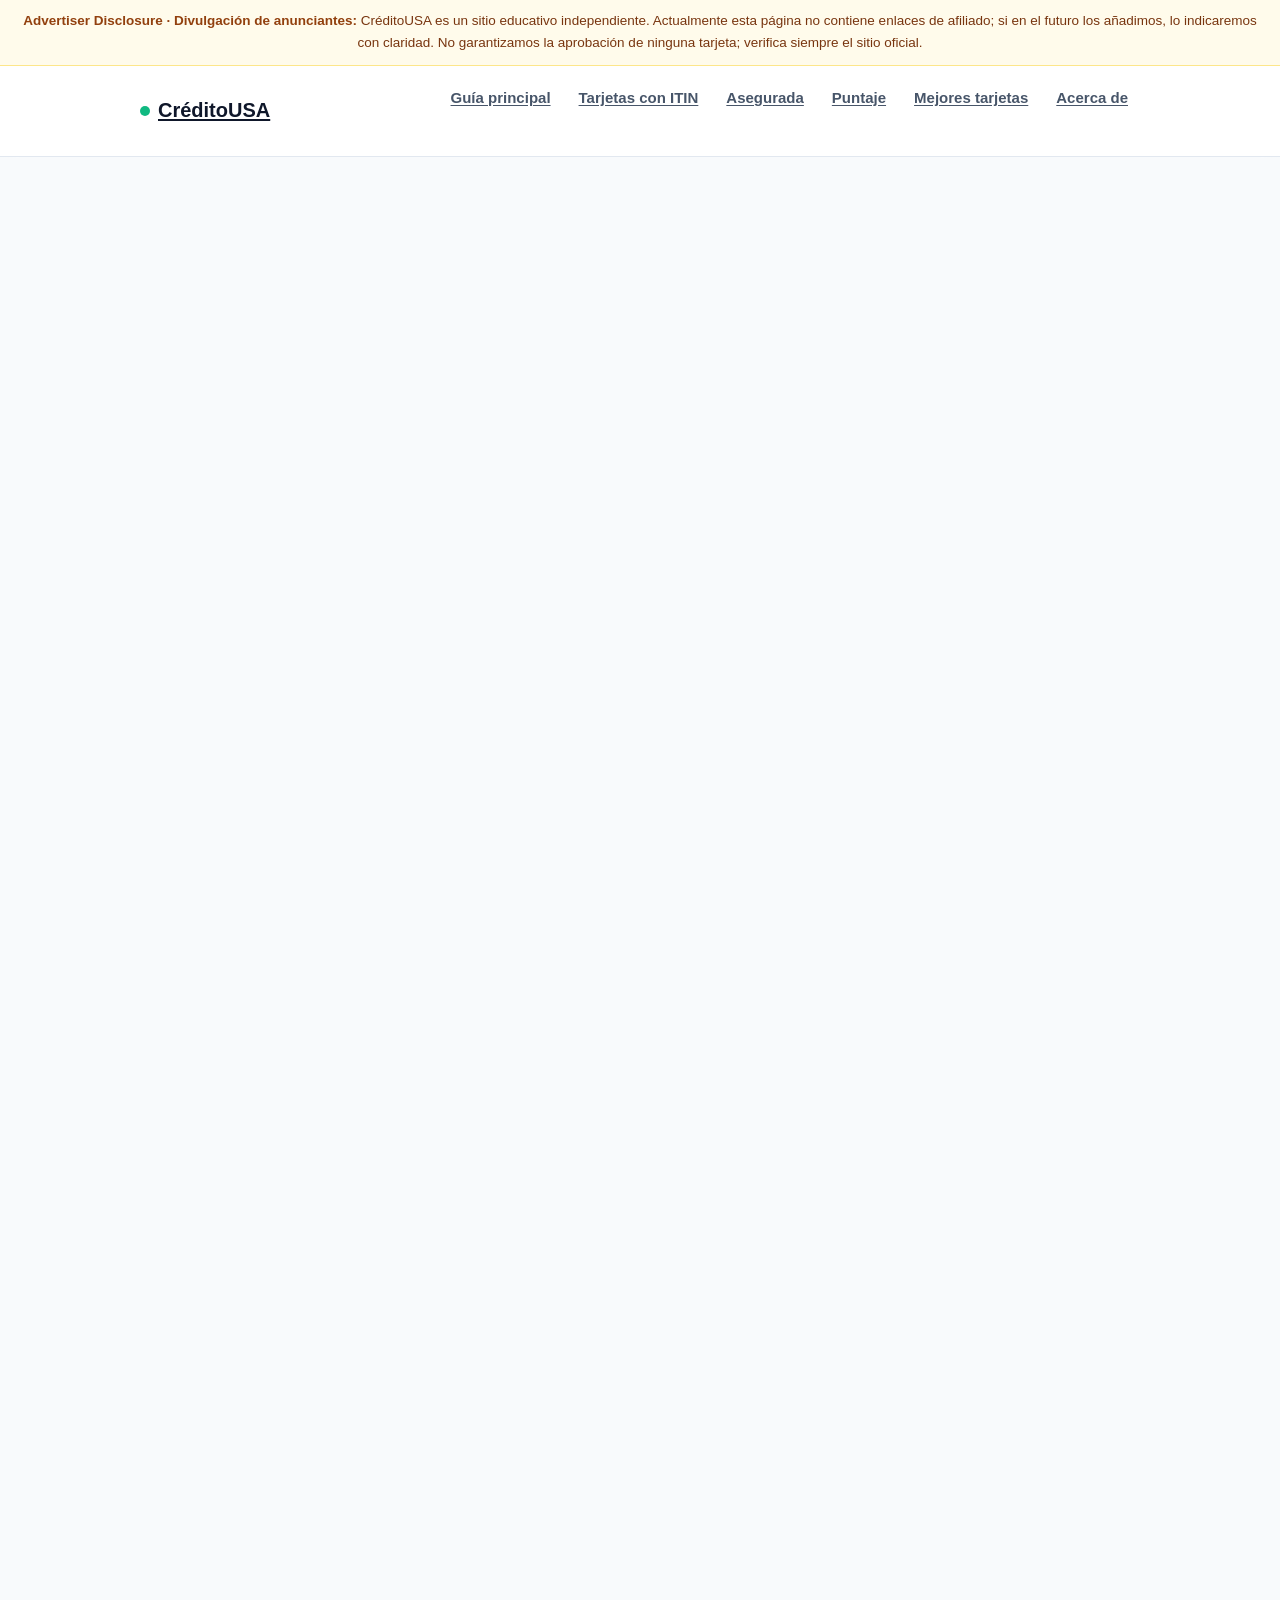
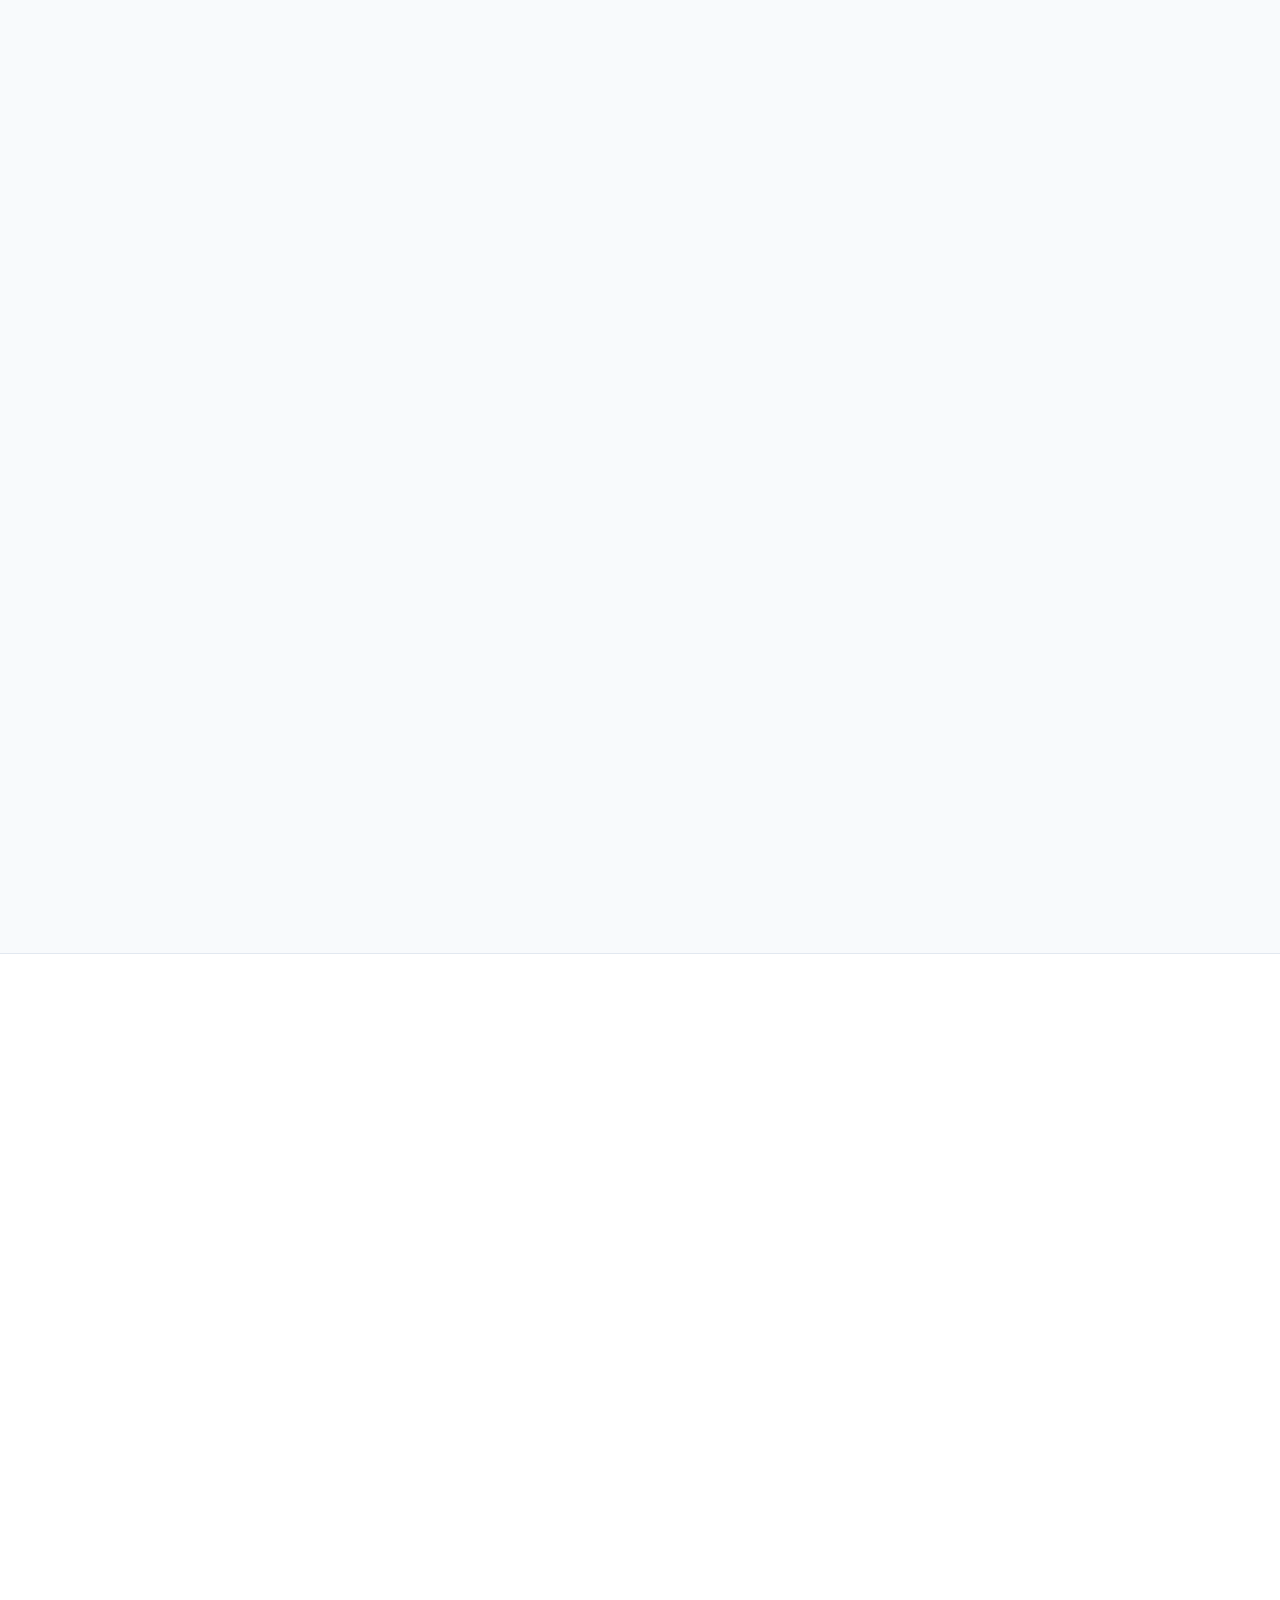
==== commit 923ce339: "Perf: minificar HTML, content-visibility en secciones, preconnect ads" ====
--- a/facil-aprobacion/index.html
+++ b/facil-aprobacion/index.html
@@ -1,298 +1,295 @@
 <!DOCTYPE html>
 <html lang="es-US">
 <head>
-  <meta charset="UTF-8">
-  <meta name="viewport" content="width=device-width, initial-scale=1.0">
-  <meta name="theme-color" content="#0f172a">
-  <link rel="icon" href="data:image/svg+xml,%3Csvg xmlns='http://www.w3.org/2000/svg' viewBox='0 0 100 100'%3E%3Crect width='100' height='100' rx='22' fill='%230e7490'/%3E%3Ctext x='50' y='70' font-size='54' text-anchor='middle' fill='%23ffffff' font-family='Arial,sans-serif' font-weight='bold'%3EC%3C/text%3E%3C/svg%3E">
-  <script async src="https://pagead2.googlesyndication.com/pagead/js/adsbygoogle.js?client=ca-pub-7245720759435664" crossorigin="anonymous"></script>
-  <title>Tarjetas de Crédito de Fácil Aprobación en USA (2026)</title>
-  <meta name="description" content="Qué significa realmente 'fácil aprobación' en USA, cómo precalificarte sin dañar tu puntaje y qué revisar antes de solicitar tarjetas de crédito en línea.">
-  <link rel="canonical" href="https://credito-usa.github.io/facil-aprobacion/">
-  <link rel="alternate" hreflang="es-US" href="https://credito-usa.github.io/facil-aprobacion/">
-  <link rel="alternate" hreflang="x-default" href="https://credito-usa.github.io/facil-aprobacion/">
-  <meta name="robots" content="index, follow, max-image-preview:large, max-snippet:-1, max-video-preview:-1">
-
-  <meta property="og:type" content="article">
-  <meta property="og:site_name" content="CréditoUSA">
-  <meta property="og:title" content="Tarjetas de Crédito de Fácil Aprobación en USA (2026)">
-  <meta property="og:description" content="Qué significa 'fácil aprobación', cómo precalificarte sin dañar tu puntaje y qué revisar antes de solicitar tarjetas en línea.">
-  <meta property="og:url" content="https://credito-usa.github.io/facil-aprobacion/">
-  <meta property="og:locale" content="es_US">
-  <meta property="og:image" content="https://credito-usa.github.io/og-facil-aprobacion.png">
-  <meta property="og:image:width" content="1200">
-  <meta property="og:image:height" content="630">
-  <meta property="og:image:alt" content="Tarjetas de crédito de fácil aprobación en USA — CréditoUSA">
-  <meta name="twitter:card" content="summary_large_image">
-  <meta name="twitter:title" content="Tarjetas de Crédito de Fácil Aprobación en USA (2026)">
-  <meta name="twitter:description" content="Cómo comparar tarjetas con precalificación y solicitar en línea sin dañar tu puntaje.">
-  <meta name="twitter:image" content="https://credito-usa.github.io/og-facil-aprobacion.png">
-  <meta name="author" content="Carlos Méndez">
-  <meta property="article:published_time" content="2026-08-19">
-  <meta property="article:modified_time" content="2026-08-19">
-
-  
-  <script type="application/ld+json">
-  {
-    "@context": "https://schema.org",
-    "@type": "WebPage",
-    "name": "Tarjetas de Crédito de Fácil Aprobación en USA (2026)",
-    "url": "https://credito-usa.github.io/facil-aprobacion/",
-    "inLanguage": "es-US",
-    "datePublished": "2026-08-19",
-    "dateModified": "2026-08-19",
-    "primaryImageOfPage": { "@type": "ImageObject", "url": "https://credito-usa.github.io/og-facil-aprobacion.png", "width": 1200, "height": 630 },
-    "mainEntity": { "@id": "https://credito-usa.github.io/facil-aprobacion/#article" },
-    "isPartOf": { "@type": "WebSite", "name": "CréditoUSA", "url": "https://credito-usa.github.io/" }
-  }
-  </script>
-
-  
-  <script type="application/ld+json">
-  {
-    "@context": "https://schema.org",
-    "@id": "https://credito-usa.github.io/facil-aprobacion/#article",
-    "@type": "Article",
-    "headline": "Tarjetas de Crédito de Fácil Aprobación en USA (2026)",
-    "description": "Guía educativa sobre tarjetas de crédito de fácil aprobación: precalificación, tipos de tarjetas y cómo solicitar en línea.",
-    "image": "https://credito-usa.github.io/og-facil-aprobacion.png",
-    "articleSection": "Educación financiera",
-    "keywords": "tarjetas de credito de facil aprobacion, tarjetas de credito para aplicar, aplicar para tarjeta de credito, solicitar tarjetas de credito en linea, precalificacion tarjeta de credito",
-    "author": { "@id": "https://credito-usa.github.io/#author" },
-    "publisher": { "@id": "https://credito-usa.github.io/#org" },
-    "datePublished": "2026-08-19",
-    "dateModified": "2026-08-19",
-    "mainEntityOfPage": "https://credito-usa.github.io/facil-aprobacion/",
-    "inLanguage": "es-US"
-  }
-  </script>
-
-  
-  <script type="application/ld+json">
-  {
-    "@context": "https://schema.org",
-    "@type": "FAQPage",
-    "mainEntity": [
-      { "@type": "Question", "name": "¿Existen tarjetas de crédito con aprobación garantizada en USA?", "acceptedAnswer": { "@type": "Answer", "text": "No de forma legítima. Todo emisor evalúa tu historial y tus ingresos, así que desconfía de cualquier oferta que prometa una aprobación segura." } },
-      { "@type": "Question", "name": "¿Puedo solicitar una tarjeta con ITIN y sin número de Seguro Social?", "acceptedAnswer": { "@type": "Answer", "text": "Sí, algunos emisores aceptan el ITIN como identificación. Revisa los requisitos de cada tarjeta antes de aplicar. Ver la guía de tarjetas con ITIN." } },
-      { "@type": "Question", "name": "¿La precalificación afecta mi puntaje de crédito?", "acceptedAnswer": { "@type": "Answer", "text": "No. La precalificación usa una consulta suave que no impacta tu score; la consulta dura solo ocurre al enviar la solicitud formal." } },
-      { "@type": "Question", "name": "¿Cuánto depósito necesito para una tarjeta asegurada?", "acceptedAnswer": { "@type": "Answer", "text": "Depende del emisor: suele empezar desde $200 y, por lo general, ese depósito define tu límite de crédito. Ver la guía de tarjetas aseguradas." } },
-      { "@type": "Question", "name": "¿Cuánto tarda en construirse mi historial de crédito?", "acceptedAnswer": { "@type": "Answer", "text": "Puede tomar varios meses de uso responsable. Según el emisor y las agencias, los primeros reportes pueden reflejarse en tu reporte en ese plazo." } }
-    ]
-  }
-  </script>
-
-  
-  <script type="application/ld+json">
-  {
-    "@context": "https://schema.org",
-    "@id": "https://credito-usa.github.io/#org",
-    "@type": "Organization",
-    "name": "CréditoUSA",
-    "url": "https://credito-usa.github.io/",
-    "logo": { "@type": "ImageObject", "url": "https://credito-usa.github.io/og-image.png", "width": 1200, "height": 630 },
-    "description": "Guía educativa en español para hispanos en EE.UU. sobre cómo hacer crédito: puntaje de crédito, tarjetas aseguradas, tarjetas con ITIN y finanzas personales."
-  }
-  </script>
-
-  
-  <script type="application/ld+json">
-  {
-    "@context": "https://schema.org",
-    "@id": "https://credito-usa.github.io/#author",
-    "@type": "Person",
-    "name": "Carlos Méndez",
-    "jobTitle": "Educador financiero",
-    "description": "Educador financiero con más de 10 años ayudando a familias latinas en EE.UU. a abrir sus primeras cuentas y construir crédito. Certificado en educación financiera y exasesor en una cooperativa de crédito comunitaria.",
-    "knowsAbout": ["Crédito", "Finanzas personales", "Tarjetas de crédito", "ITIN", "Puntaje de crédito"],
-    "url": "https://credito-usa.github.io/acerca-de.html"
-  }
-  </script>
-
-  
-  <script type="application/ld+json">
-  {
-    "@context": "https://schema.org",
-    "@type": "BreadcrumbList",
-    "itemListElement": [
-      { "@type": "ListItem", "position": 1, "name": "CréditoUSA", "item": "https://credito-usa.github.io/" },
-      { "@type": "ListItem", "position": 2, "name": "Tarjetas de crédito de fácil aprobación en USA", "item": "https://credito-usa.github.io/facil-aprobacion/" }
-    ]
-  }
-  </script>
-
-  <style>:root{--bg:#f8fafc;--surface:#ffffff;--ink:#0f172a;--ink-soft:#475569;--brand:#0e7490;--brand-dark:#155e75;--accent:#10b981;--accent-dark:#047857;--gold:#d97706;--line:#e2e8f0;--warn-bg:#fffbeb;--warn-line:#fde68a;--danger-soft:#fef2f2;--radius:12px;--shadow:0 1px 3px rgba(15,23,42,.08),0 8px 24px rgba(15,23,42,.06);--shadow-lg:0 4px 12px rgba(15,23,42,.10),0 16px 40px rgba(15,23,42,.10);--font:-apple-system,BlinkMacSystemFont,"Segoe UI",Roboto,"Helvetica Neue",Arial,sans-serif;}*{box-sizing:border-box;margin:0;padding:0;}html{scroll-behavior:smooth;}body{font-family:var(--font);background:var(--bg);color:var(--ink);line-height:1.65;font-size:17px;}img{max-width:100%;display:block;}a{color:var(--brand);text-decoration:underline;text-underline-offset:2px;}a:hover{text-decoration:underline;}.container{max-width:860px;margin:0 auto;padding:0 20px;}.container-wide{max-width:1040px;margin:0 auto;padding:0 20px;}.ftc-bar{background:var(--warn-bg);border-bottom:1px solid var(--warn-line);font-size:13.5px;color:#78350f;padding:10px 20px;text-align:center;}.ftc-bar strong{color:#92400e;}.site-header{position:sticky;top:0;z-index:50;background:rgba(255,255,255,.92);backdrop-filter:blur(8px);border-bottom:1px solid var(--line);}.navbar{display:flex;align-items:center;justify-content:space-between;padding:12px 20px;max-width:1040px;margin:0 auto;}.brand{font-weight:800;font-size:20px;color:var(--ink);display:flex;align-items:center;gap:8px;}.brand .dot{width:10px;height:10px;border-radius:50%;background:var(--accent);display:inline-block;}.nav-links{display:flex;gap:4px;list-style:none;flex-wrap:wrap;}.nav-links a{display:block;padding:8px 12px;border-radius:8px;color:var(--ink-soft);font-size:15px;font-weight:600;}.nav-links a:hover{background:#f1f5f9;color:var(--ink);text-decoration:none;}.nav-toggle{display:none;background:none;border:1px solid var(--line);border-radius:8px;padding:8px 12px;font-size:18px;cursor:pointer;}.hero{background:linear-gradient(135deg,#0f172a 0%,#134e4a 60%,#0e7490 100%);color:#fff;padding:72px 0 64px;}.hero h1{font-size:clamp(30px,5vw,46px);line-height:1.15;font-weight:800;letter-spacing:-.02em;margin-bottom:18px;}.hero h1 span{color:#34d399;}.hero .sub{font-size:19px;color:#cbd5e1;max-width:640px;margin-bottom:28px;}.stat-chips{display:flex;gap:12px;flex-wrap:wrap;margin-bottom:30px;}.stat-chip{background:rgba(255,255,255,.10);border:1px solid rgba(255,255,255,.18);border-radius:10px;padding:10px 14px;font-size:14px;color:#e2e8f0;}.stat-chip strong{display:block;font-size:20px;color:#fff;}.hero-cta{display:inline-block;background:var(--accent);color:#022c22;font-weight:700;padding:14px 26px;border-radius:10px;font-size:17px;}.hero-cta:hover{background:#34d399;text-decoration:none;}section{padding:56px 0;}section.alt{background:var(--surface);border-top:1px solid var(--line);border-bottom:1px solid var(--line);}.eyebrow{color:var(--brand);font-weight:700;text-transform:uppercase;letter-spacing:.06em;font-size:13px;margin-bottom:8px;}h2.section-title{font-size:clamp(24px,3.5vw,32px);font-weight:800;letter-spacing:-.01em;margin-bottom:14px;}.lead{font-size:18px;color:var(--ink-soft);margin-bottom:26px;}h3{font-size:21px;font-weight:700;margin:28px 0 10px;}p{margin-bottom:16px;}ul,ol{margin:0 0 18px 24px;}li{margin-bottom:8px;}.card{background:var(--surface);border:1px solid var(--line);border-radius:var(--radius);padding:22px;box-shadow:var(--shadow);margin-bottom:16px;}.card h3{margin-top:0;}.steps{counter-reset:step;list-style:none;margin-left:0;}.steps li{counter-increment:step;position:relative;background:var(--surface);border:1px solid var(--line);border-radius:var(--radius);padding:20px 20px 20px 64px;margin-bottom:14px;box-shadow:var(--shadow);}.steps li::before{content:counter(step);position:absolute;left:16px;top:18px;width:34px;height:34px;border-radius:50%;background:var(--brand);color:#fff;font-weight:800;font-size:16px;display:flex;align-items:center;justify-content:center;}.steps li strong{font-size:17px;}.steps li p{margin:4px 0 0;color:var(--ink-soft);}.table-wrap{overflow-x:auto;margin-bottom:24px;border-radius:var(--radius);box-shadow:var(--shadow);}.table-wrap .score-table{margin-bottom:0;box-shadow:none;}.score-table{width:100%;border-collapse:collapse;background:var(--surface);border-radius:var(--radius);overflow:hidden;box-shadow:var(--shadow);}.score-table th,.score-table td{padding:12px 16px;text-align:left;border-bottom:1px solid var(--line);font-size:15px;}.score-table th{background:#0f172a;color:#fff;font-weight:700;}.score-table tr:last-child td{border-bottom:none;}.score-table .range{font-weight:800;white-space:nowrap;}.badge{display:inline-block;padding:2px 10px;border-radius:999px;font-size:13px;font-weight:700;}.badge-poor{background:var(--danger-soft);color:#b91c1c;}.badge-fair{background:#fff7ed;color:#c2410c;}.badge-good{background:#fef9c3;color:#a16207;}.badge-vgood{background:#ecfdf5;color:#047857;}.badge-exc{background:#ecfeff;color:#0e7490;}.cta-grid{display:grid;grid-template-columns:repeat(auto-fit,minmax(240px,1fr));gap:16px;margin:24px 0;}.cta-card{background:var(--surface);border:1px solid var(--line);border-radius:var(--radius);padding:22px;box-shadow:var(--shadow);display:flex;flex-direction:column;gap:10px;}.cta-card h3{font-size:17px;margin:0;}.cta-card p{font-size:14.5px;color:var(--ink-soft);margin:0;flex:1;}.cta-btn{display:inline-block;background:var(--brand);color:#fff;font-weight:700;padding:11px 18px;border-radius:9px;text-align:center;font-size:15px;}.cta-btn:hover{background:var(--brand-dark);text-decoration:none;}.cta-note{font-size:12.5px;color:#64748b;font-style:italic;}details.faq{background:var(--surface);border:1px solid var(--line);border-radius:var(--radius);margin-bottom:10px;box-shadow:var(--shadow);overflow:hidden;}details.faq summary{cursor:pointer;padding:16px 20px;font-weight:700;font-size:16px;list-style:none;display:flex;justify-content:space-between;align-items:center;gap:12px;}details.faq summary::-webkit-details-marker{display:none;}details.faq summary::after{content:"+";font-size:22px;color:var(--brand);font-weight:700;}details.faq[open] summary::after{content:"−";}details.faq .faq-body{padding:0 20px 18px;color:var(--ink-soft);font-size:15.5px;}.callout{background:#f0f9ff;border:1px solid #bae6fd;border-left:4px solid #0e7490;border-radius:var(--radius);padding:16px 18px;margin:20px 0;font-size:15px;}.callout strong{color:var(--brand-dark);}.callout-warn{background:var(--warn-bg);border:1px solid var(--warn-line);border-left:4px solid #d97706;}.callout-warn strong{color:#92400e;}.checklist{list-style:none;margin-left:0;}.checklist li{padding-left:30px;position:relative;margin-bottom:10px;}.checklist li::before{content:"✓";position:absolute;left:4px;top:0;color:var(--accent-dark);font-weight:800;}.alert-list li::before{content:"� ";color:#b45309;}.author-box{display:flex;gap:18px;align-items:flex-start;background:var(--surface);border:1px solid var(--line);border-radius:var(--radius);padding:22px;box-shadow:var(--shadow);margin-top:34px;}.author-avatar{width:64px;height:64px;border-radius:50%;flex-shrink:0;background:linear-gradient(135deg,var(--brand),var(--accent));color:#fff;font-weight:800;font-size:22px;display:flex;align-items:center;justify-content:center;}.author-box h3{margin:0 0 4px;font-size:18px;}.author-box .role{color:var(--brand);font-weight:600;font-size:14px;margin-bottom:8px;}.author-box p{font-size:14.5px;color:var(--ink-soft);margin:0;}.review-note{margin-top:12px;font-size:13.5px;color:var(--ink-soft);}.review-note strong{color:var(--accent-dark);}.disclaimer-box{background:#f1f5f9;border:1px solid var(--line);border-radius:var(--radius);padding:18px 20px;font-size:14px;color:var(--ink-soft);margin-top:24px;}.disclaimer-box strong{color:var(--ink);}.site-footer{background:#0f172a;color:#94a3b8;padding:40px 0 32px;margin-top:40px;font-size:14px;}.site-footer .brand{color:#fff;margin-bottom:10px;}.site-footer a{color:#cbd5e1;}.footer-links{display:flex;gap:18px;flex-wrap:wrap;margin:12px 0;}.footer-links a:hover{color:#fff;}.table-caption{font-size:14px;color:var(--ink-soft);font-weight:600;margin:0 0 8px;text-align:left;}@media (max-width:720px){.nav-toggle{display:block;}.nav-links{display:none;position:absolute;top:100%;left:0;right:0;background:var(--surface);border-bottom:1px solid var(--line);flex-direction:column;padding:8px;}.nav-links.open{display:flex;}.hero{padding:48px 0 44px;}section{padding:44px 0;}.author-box{flex-direction:column;}}</style><noscript></noscript>
+<meta charset="UTF-8">
+<meta name="viewport" content="width=device-width, initial-scale=1.0">
+<meta name="theme-color" content="#0f172a">
+<link rel="icon" href="data:image/svg+xml,%3Csvg xmlns='http://www.w3.org/2000/svg' viewBox='0 0 100 100'%3E%3Crect width='100' height='100' rx='22' fill='%230e7490'/%3E%3Ctext x='50' y='70' font-size='54' text-anchor='middle' fill='%23ffffff' font-family='Arial,sans-serif' font-weight='bold'%3EC%3C/text%3E%3C/svg%3E">
+<script async src="https://pagead2.googlesyndication.com/pagead/js/adsbygoogle.js?client=ca-pub-7245720759435664" crossorigin="anonymous"></script>
+<link rel="preconnect" href="https://pagead2.googlesyndication.com" crossorigin>
+<link rel="dns-prefetch" href="https://googleads.g.doubleclick.net">
+<link rel="dns-prefetch" href="https://fundingchoicesmessages.google.com">
+<title>Tarjetas de Crédito de Fácil Aprobación en USA (2026)</title>
+<meta name="description" content="Qué significa realmente 'fácil aprobación' en USA, cómo precalificarte sin dañar tu puntaje y qué revisar antes de solicitar tarjetas de crédito en línea.">
+<link rel="canonical" href="https://credito-usa.github.io/facil-aprobacion/">
+<link rel="alternate" hreflang="es-US" href="https://credito-usa.github.io/facil-aprobacion/">
+<link rel="alternate" hreflang="x-default" href="https://credito-usa.github.io/facil-aprobacion/">
+<meta name="robots" content="index, follow, max-image-preview:large, max-snippet:-1, max-video-preview:-1">
+
+<meta property="og:type" content="article">
+<meta property="og:site_name" content="CréditoUSA">
+<meta property="og:title" content="Tarjetas de Crédito de Fácil Aprobación en USA (2026)">
+<meta property="og:description" content="Qué significa 'fácil aprobación', cómo precalificarte sin dañar tu puntaje y qué revisar antes de solicitar tarjetas en línea.">
+<meta property="og:url" content="https://credito-usa.github.io/facil-aprobacion/">
+<meta property="og:locale" content="es_US">
+<meta property="og:image" content="https://credito-usa.github.io/og-facil-aprobacion.png">
+<meta property="og:image:width" content="1200">
+<meta property="og:image:height" content="630">
+<meta property="og:image:alt" content="Tarjetas de crédito de fácil aprobación en USA — CréditoUSA">
+<meta name="twitter:card" content="summary_large_image">
+<meta name="twitter:title" content="Tarjetas de Crédito de Fácil Aprobación en USA (2026)">
+<meta name="twitter:description" content="Cómo comparar tarjetas con precalificación y solicitar en línea sin dañar tu puntaje.">
+<meta name="twitter:image" content="https://credito-usa.github.io/og-facil-aprobacion.png">
+<meta name="author" content="Carlos Méndez">
+<meta property="article:published_time" content="2026-08-19">
+<meta property="article:modified_time" content="2026-08-19">
+
+<script type="application/ld+json">
+{
+"@context": "https://schema.org",
+"@type": "WebPage",
+"name": "Tarjetas de Crédito de Fácil Aprobación en USA (2026)",
+"url": "https://credito-usa.github.io/facil-aprobacion/",
+"inLanguage": "es-US",
+"datePublished": "2026-08-19",
+"dateModified": "2026-08-19",
+"primaryImageOfPage": { "@type": "ImageObject", "url": "https://credito-usa.github.io/og-facil-aprobacion.png", "width": 1200, "height": 630 },
+"mainEntity": { "@id": "https://credito-usa.github.io/facil-aprobacion/#article" },
+"isPartOf": { "@type": "WebSite", "name": "CréditoUSA", "url": "https://credito-usa.github.io/" }
+}
+</script>
+
+<script type="application/ld+json">
+{
+"@context": "https://schema.org",
+"@id": "https://credito-usa.github.io/facil-aprobacion/#article",
+"@type": "Article",
+"headline": "Tarjetas de Crédito de Fácil Aprobación en USA (2026)",
+"description": "Guía educativa sobre tarjetas de crédito de fácil aprobación: precalificación, tipos de tarjetas y cómo solicitar en línea.",
+"image": "https://credito-usa.github.io/og-facil-aprobacion.png",
+"articleSection": "Educación financiera",
+"keywords": "tarjetas de credito de facil aprobacion, tarjetas de credito para aplicar, aplicar para tarjeta de credito, solicitar tarjetas de credito en linea, precalificacion tarjeta de credito",
+"author": { "@id": "https://credito-usa.github.io/#author" },
+"publisher": { "@id": "https://credito-usa.github.io/#org" },
+"datePublished": "2026-08-19",
+"dateModified": "2026-08-19",
+"mainEntityOfPage": "https://credito-usa.github.io/facil-aprobacion/",
+"inLanguage": "es-US"
+}
+</script>
+
+<script type="application/ld+json">
+{
+"@context": "https://schema.org",
+"@type": "FAQPage",
+"mainEntity": [
+{ "@type": "Question", "name": "¿Existen tarjetas de crédito con aprobación garantizada en USA?", "acceptedAnswer": { "@type": "Answer", "text": "No de forma legítima. Todo emisor evalúa tu historial y tus ingresos, así que desconfía de cualquier oferta que prometa una aprobación segura." } },
+{ "@type": "Question", "name": "¿Puedo solicitar una tarjeta con ITIN y sin número de Seguro Social?", "acceptedAnswer": { "@type": "Answer", "text": "Sí, algunos emisores aceptan el ITIN como identificación. Revisa los requisitos de cada tarjeta antes de aplicar. Ver la guía de tarjetas con ITIN." } },
+{ "@type": "Question", "name": "¿La precalificación afecta mi puntaje de crédito?", "acceptedAnswer": { "@type": "Answer", "text": "No. La precalificación usa una consulta suave que no impacta tu score; la consulta dura solo ocurre al enviar la solicitud formal." } },
+{ "@type": "Question", "name": "¿Cuánto depósito necesito para una tarjeta asegurada?", "acceptedAnswer": { "@type": "Answer", "text": "Depende del emisor: suele empezar desde $200 y, por lo general, ese depósito define tu límite de crédito. Ver la guía de tarjetas aseguradas." } },
+{ "@type": "Question", "name": "¿Cuánto tarda en construirse mi historial de crédito?", "acceptedAnswer": { "@type": "Answer", "text": "Puede tomar varios meses de uso responsable. Según el emisor y las agencias, los primeros reportes pueden reflejarse en tu reporte en ese plazo." } }
+]
+}
+</script>
+
+<script type="application/ld+json">
+{
+"@context": "https://schema.org",
+"@id": "https://credito-usa.github.io/#org",
+"@type": "Organization",
+"name": "CréditoUSA",
+"url": "https://credito-usa.github.io/",
+"logo": { "@type": "ImageObject", "url": "https://credito-usa.github.io/og-image.png", "width": 1200, "height": 630 },
+"description": "Guía educativa en español para hispanos en EE.UU. sobre cómo hacer crédito: puntaje de crédito, tarjetas aseguradas, tarjetas con ITIN y finanzas personales."
+}
+</script>
+
+<script type="application/ld+json">
+{
+"@context": "https://schema.org",
+"@id": "https://credito-usa.github.io/#author",
+"@type": "Person",
+"name": "Carlos Méndez",
+"jobTitle": "Educador financiero",
+"description": "Educador financiero con más de 10 años ayudando a familias latinas en EE.UU. a abrir sus primeras cuentas y construir crédito. Certificado en educación financiera y exasesor en una cooperativa de crédito comunitaria.",
+"knowsAbout": ["Crédito", "Finanzas personales", "Tarjetas de crédito", "ITIN", "Puntaje de crédito"],
+"url": "https://credito-usa.github.io/acerca-de.html"
+}
+</script>
+
+<script type="application/ld+json">
+{
+"@context": "https://schema.org",
+"@type": "BreadcrumbList",
+"itemListElement": [
+{ "@type": "ListItem", "position": 1, "name": "CréditoUSA", "item": "https://credito-usa.github.io/" },
+{ "@type": "ListItem", "position": 2, "name": "Tarjetas de crédito de fácil aprobación en USA", "item": "https://credito-usa.github.io/facil-aprobacion/" }
+]
+}
+</script>
+
+<style>:root{--bg:#f8fafc;--surface:#ffffff;--ink:#0f172a;--ink-soft:#475569;--brand:#0e7490;--brand-dark:#155e75;--accent:#10b981;--accent-dark:#047857;--gold:#d97706;--line:#e2e8f0;--warn-bg:#fffbeb;--warn-line:#fde68a;--danger-soft:#fef2f2;--radius:12px;--shadow:0 1px 3px rgba(15,23,42,.08),0 8px 24px rgba(15,23,42,.06);--shadow-lg:0 4px 12px rgba(15,23,42,.10),0 16px 40px rgba(15,23,42,.10);--font:-apple-system,BlinkMacSystemFont,"Segoe UI",Roboto,"Helvetica Neue",Arial,sans-serif;}*{box-sizing:border-box;margin:0;padding:0;}html{scroll-behavior:smooth;}body{font-family:var(--font);background:var(--bg);color:var(--ink);line-height:1.65;font-size:17px;}img{max-width:100%;display:block;}a{color:var(--brand);text-decoration:underline;text-underline-offset:2px;}a:hover{text-decoration:underline;}.container{max-width:860px;margin:0 auto;padding:0 20px;}.container-wide{max-width:1040px;margin:0 auto;padding:0 20px;}.ftc-bar{background:var(--warn-bg);border-bottom:1px solid var(--warn-line);font-size:13.5px;color:#78350f;padding:10px 20px;text-align:center;}.ftc-bar strong{color:#92400e;}.site-header{position:sticky;top:0;z-index:50;background:rgba(255,255,255,.92);backdrop-filter:blur(8px);border-bottom:1px solid var(--line);}.navbar{display:flex;align-items:center;justify-content:space-between;padding:12px 20px;max-width:1040px;margin:0 auto;}.brand{font-weight:800;font-size:20px;color:var(--ink);display:flex;align-items:center;gap:8px;}.brand .dot{width:10px;height:10px;border-radius:50%;background:var(--accent);display:inline-block;}.nav-links{display:flex;gap:4px;list-style:none;flex-wrap:wrap;}.nav-links a{display:block;padding:8px 12px;border-radius:8px;color:var(--ink-soft);font-size:15px;font-weight:600;}.nav-links a:hover{background:#f1f5f9;color:var(--ink);text-decoration:none;}.nav-toggle{display:none;background:none;border:1px solid var(--line);border-radius:8px;padding:8px 12px;font-size:18px;cursor:pointer;}.hero{background:linear-gradient(135deg,#0f172a 0%,#134e4a 60%,#0e7490 100%);color:#fff;padding:72px 0 64px;}.hero h1{font-size:clamp(30px,5vw,46px);line-height:1.15;font-weight:800;letter-spacing:-.02em;margin-bottom:18px;}.hero h1 span{color:#34d399;}.hero .sub{font-size:19px;color:#cbd5e1;max-width:640px;margin-bottom:28px;}.stat-chips{display:flex;gap:12px;flex-wrap:wrap;margin-bottom:30px;}.stat-chip{background:rgba(255,255,255,.10);border:1px solid rgba(255,255,255,.18);border-radius:10px;padding:10px 14px;font-size:14px;color:#e2e8f0;}.stat-chip strong{display:block;font-size:20px;color:#fff;}.hero-cta{display:inline-block;background:var(--accent);color:#022c22;font-weight:700;padding:14px 26px;border-radius:10px;font-size:17px;}.hero-cta:hover{background:#34d399;text-decoration:none;}section{padding:56px 0;content-visibility:auto;contain-intrinsic-size:auto 900px;}section.alt{background:var(--surface);border-top:1px solid var(--line);border-bottom:1px solid var(--line);}.eyebrow{color:var(--brand);font-weight:700;text-transform:uppercase;letter-spacing:.06em;font-size:13px;margin-bottom:8px;}h2.section-title{font-size:clamp(24px,3.5vw,32px);font-weight:800;letter-spacing:-.01em;margin-bottom:14px;}.lead{font-size:18px;color:var(--ink-soft);margin-bottom:26px;}h3{font-size:21px;font-weight:700;margin:28px 0 10px;}p{margin-bottom:16px;}ul,ol{margin:0 0 18px 24px;}li{margin-bottom:8px;}.card{background:var(--surface);border:1px solid var(--line);border-radius:var(--radius);padding:22px;box-shadow:var(--shadow);margin-bottom:16px;}.card h3{margin-top:0;}.steps{counter-reset:step;list-style:none;margin-left:0;}.steps li{counter-increment:step;position:relative;background:var(--surface);border:1px solid var(--line);border-radius:var(--radius);padding:20px 20px 20px 64px;margin-bottom:14px;box-shadow:var(--shadow);}.steps li::before{content:counter(step);position:absolute;left:16px;top:18px;width:34px;height:34px;border-radius:50%;background:var(--brand);color:#fff;font-weight:800;font-size:16px;display:flex;align-items:center;justify-content:center;}.steps li strong{font-size:17px;}.steps li p{margin:4px 0 0;color:var(--ink-soft);}.table-wrap{overflow-x:auto;margin-bottom:24px;border-radius:var(--radius);box-shadow:var(--shadow);}.table-wrap .score-table{margin-bottom:0;box-shadow:none;}.score-table{width:100%;border-collapse:collapse;background:var(--surface);border-radius:var(--radius);overflow:hidden;box-shadow:var(--shadow);}.score-table th,.score-table td{padding:12px 16px;text-align:left;border-bottom:1px solid var(--line);font-size:15px;}.score-table th{background:#0f172a;color:#fff;font-weight:700;}.score-table tr:last-child td{border-bottom:none;}.score-table .range{font-weight:800;white-space:nowrap;}.badge{display:inline-block;padding:2px 10px;border-radius:999px;font-size:13px;font-weight:700;}.badge-poor{background:var(--danger-soft);color:#b91c1c;}.badge-fair{background:#fff7ed;color:#c2410c;}.badge-good{background:#fef9c3;color:#a16207;}.badge-vgood{background:#ecfdf5;color:#047857;}.badge-exc{background:#ecfeff;color:#0e7490;}.cta-grid{display:grid;grid-template-columns:repeat(auto-fit,minmax(240px,1fr));gap:16px;margin:24px 0;}.cta-card{background:var(--surface);border:1px solid var(--line);border-radius:var(--radius);padding:22px;box-shadow:var(--shadow);display:flex;flex-direction:column;gap:10px;}.cta-card h3{font-size:17px;margin:0;}.cta-card p{font-size:14.5px;color:var(--ink-soft);margin:0;flex:1;}.cta-btn{display:inline-block;background:var(--brand);color:#fff;font-weight:700;padding:11px 18px;border-radius:9px;text-align:center;font-size:15px;}.cta-btn:hover{background:var(--brand-dark);text-decoration:none;}.cta-note{font-size:12.5px;color:#64748b;font-style:italic;}details.faq{background:var(--surface);border:1px solid var(--line);border-radius:var(--radius);margin-bottom:10px;box-shadow:var(--shadow);overflow:hidden;}details.faq summary{cursor:pointer;padding:16px 20px;font-weight:700;font-size:16px;list-style:none;display:flex;justify-content:space-between;align-items:center;gap:12px;}details.faq summary::-webkit-details-marker{display:none;}details.faq summary::after{content:"+";font-size:22px;color:var(--brand);font-weight:700;}details.faq[open] summary::after{content:"−";}details.faq .faq-body{padding:0 20px 18px;color:var(--ink-soft);font-size:15.5px;}.callout{background:#f0f9ff;border:1px solid #bae6fd;border-left:4px solid #0e7490;border-radius:var(--radius);padding:16px 18px;margin:20px 0;font-size:15px;}.callout strong{color:var(--brand-dark);}.callout-warn{background:var(--warn-bg);border:1px solid var(--warn-line);border-left:4px solid #d97706;}.callout-warn strong{color:#92400e;}.checklist{list-style:none;margin-left:0;}.checklist li{padding-left:30px;position:relative;margin-bottom:10px;}.checklist li::before{content:"✓";position:absolute;left:4px;top:0;color:var(--accent-dark);font-weight:800;}.alert-list li::before{content:"� ";color:#b45309;}.author-box{display:flex;gap:18px;align-items:flex-start;background:var(--surface);border:1px solid var(--line);border-radius:var(--radius);padding:22px;box-shadow:var(--shadow);margin-top:34px;}.author-avatar{width:64px;height:64px;border-radius:50%;flex-shrink:0;background:linear-gradient(135deg,var(--brand),var(--accent));color:#fff;font-weight:800;font-size:22px;display:flex;align-items:center;justify-content:center;}.author-box h3{margin:0 0 4px;font-size:18px;}.author-box .role{color:var(--brand);font-weight:600;font-size:14px;margin-bottom:8px;}.author-box p{font-size:14.5px;color:var(--ink-soft);margin:0;}.review-note{margin-top:12px;font-size:13.5px;color:var(--ink-soft);}.review-note strong{color:var(--accent-dark);}.disclaimer-box{background:#f1f5f9;border:1px solid var(--line);border-radius:var(--radius);padding:18px 20px;font-size:14px;color:var(--ink-soft);margin-top:24px;}.disclaimer-box strong{color:var(--ink);}.site-footer{background:#0f172a;color:#94a3b8;padding:40px 0 32px;margin-top:40px;font-size:14px;}.site-footer .brand{color:#fff;margin-bottom:10px;}.site-footer a{color:#cbd5e1;}.footer-links{display:flex;gap:18px;flex-wrap:wrap;margin:12px 0;}.footer-links a:hover{color:#fff;}.table-caption{font-size:14px;color:var(--ink-soft);font-weight:600;margin:0 0 8px;text-align:left;}@media (max-width:720px){.nav-toggle{display:block;}.nav-links{display:none;position:absolute;top:100%;left:0;right:0;background:var(--surface);border-bottom:1px solid var(--line);flex-direction:column;padding:8px;}.nav-links.open{display:flex;}.hero{padding:48px 0 44px;}section{padding:44px 0;}.author-box{flex-direction:column;}}</style><noscript></noscript>
 </head>
 <body>
 
-  <div class="ftc-bar">
-    <strong>Advertiser Disclosure · Divulgación de anunciantes:</strong> CréditoUSA es un sitio educativo independiente. Actualmente esta página no contiene enlaces de afiliado; si en el futuro los añadimos, lo indicaremos con claridad. No garantizamos la aprobación de ninguna tarjeta; verifica siempre el sitio oficial.
-  </div>
-
-  <header class="site-header">
-    <nav class="navbar" aria-label="Navegación principal">
-      <a href="/" class="brand"><span class="dot" aria-hidden="true"></span>CréditoUSA</a>
-      <button class="nav-toggle" aria-label="Abrir menú" aria-expanded="false">☰</button>
-      <ul class="nav-links">
-        <li><a href="/">Guía principal</a></li>
-        <li><a href="/tarjetas-con-itin/">Tarjetas con ITIN</a></li>
-        <li><a href="/tarjeta-asegurada/">Asegurada</a></li>
-        <li><a href="/puntaje-de-credito/">Puntaje</a></li>
-        <li><a href="/mejores-tarjetas-hispanos/">Mejores tarjetas</a></li>
-        <li><a href="/acerca-de.html">Acerca de</a></li>
-      </ul>
-    </nav>
-  </header>
-
-  <main>
-    <section id="inicio">
-      <div class="container">
-        <p class="eyebrow">Guía educativa</p>
-        <h1>Tarjetas de crédito de fácil aprobación en USA</h1>
-        <p class="lead">¿Estás buscando <strong>tarjetas de crédito de fácil aprobación</strong> en USA? Ya sea que estés construyendo historial, tengas puntaje bajo o cuentes solo con un ITIN, hay opciones para ti. En esta guía te explicamos qué significa la "fácil aprobación", cómo comparar ofertas sin dañar tu puntaje y qué revisar antes de <strong>solicitar tarjetas de crédito en línea</strong>. Importante: <strong>ninguna tarjeta garantiza la aprobación</strong>.</p>
-      </div>
-    </section>
-
-    <section id="que-significa" class="alt">
-      <div class="container">
-        <h2>¿Qué significa "fácil aprobación" en realidad?</h2>
-        <p>En el mercado estadounidense no existe una aprobación automática. Cuando un producto se promociona como una <strong>tarjeta de crédito fácil aprobación</strong>, el emisor suele flexibilizar algún requisito: acepta historiales limitados, no exige un puntaje alto o basa la decisión en un depósito de garantía.</p>
-        <p>Aun así, la decisión final <strong>depende de tu historial crediticio</strong>, tus ingresos y las políticas del banco. Conviene entender que algunas <strong>tarjetas de crédito fáciles de aprobar</strong> son más accesibles que otras, pero <strong>ninguna es de "aprobación garantizada"</strong>.</p>
-      </div>
-    </section>
-
-    <section id="precalificacion">
-      <div class="container">
-        <h2>La precalificación: compara sin dañar tu puntaje</h2>
-        <p>Antes de solicitar una <strong>tarjeta de crédito de fácil aprobación</strong>, usa la <strong>precalificación</strong>: una revisión con consulta suave (<em>soft inquiry</em>) que <strong>no afecta tu puntaje</strong>.</p>
-        <p>En cambio, al <strong>aplicar para una tarjeta de crédito</strong> de manera formal, el banco hace una <strong>consulta dura</strong> (<em>hard inquiry</em>) que puede restar puntos de tu score por un tiempo. Precalificarte te deja ver qué ofertas te convienen sin acumular consultas duras. Confirma siempre con el emisor que sea una consulta suave.</p>
-      </div>
-    </section>
-
-    <section id="tipos" class="alt">
-      <div class="container">
-        <h2>Tipos de tarjetas para empezar</h2>
-        <div class="table-wrap">
-          <table class="score-table">
-            <caption class="table-caption">Tipos de tarjetas de crédito de fácil aprobación para empezar en USA</caption>
-            <thead><tr><th scope="col">Tipo</th><th scope="col">Cómo funciona</th><th scope="col">Para quién</th><th scope="col">A considerar</th></tr></thead>
-            <tbody>
-              <tr><td class="range">Asegurada (secured)</td><td>Requiere un depósito de garantía que suele ser tu límite (desde $200).</td><td>Personas sin historial o con puntaje bajo que quieren construir crédito.</td><td>Verifica que reporte a las tres agencias y que el depósito sea reembolsable.</td></tr>
-              <tr><td class="range">Subprime / para crédito limitado</td><td>Pensada para puntajes bajos; suele tener límites modestos y costos más altos.</td><td>Quienes tienen marcas negativas o historial corto.</td><td>Revisa cuota anual, APR y cargos por pago tardío.</td></tr>
-              <tr><td class="range">Fintech / bancos digitales</td><td>Proceso 100% en línea; a veces sin verificación dura.</td><td>Usuarios cómodos con apps y procesos rápidos.</td><td>Confirma qué agencias reciben tu historial y si acepta ITIN.</td></tr>
-              <tr><td class="range">Usuario autorizado</td><td>Te añaden como autorizado a la tarjeta de otra persona.</td><td>Quienes buscan "heredar" historial positivo.</td><td>Requiere confianza mutua; no todos los emisores lo reportan.</td></tr>
-            </tbody>
-          </table>
-        </div>
-      </div>
-    </section>
-
-    <section id="elegir">
-      <div class="container">
-        <h2>Cómo elegir la mejor opción para ti</h2>
-        <p>Antes de decidirte entre las <strong>tarjetas de crédito de fácil aprobación</strong>, revisa esta lista:</p>
-        <ul class="checklist">
-          <li><strong>Reporta a las tres agencias</strong> (Equifax, Experian y TransUnion): así construyes historial completo.</li>
-          <li><strong>Acepta ITIN</strong> si no tienes número de Seguro Social.</li>
-          <li><strong>Cuota anual clara</strong>: compárala con los beneficios que usarás.</li>
-          <li><strong>Atención en español</strong>, para resolver dudas sin barreras de idioma.</li>
-          <li><strong>Precalificación disponible</strong>: mide tus posibilidades sin dañar tu puntaje.</li>
-        </ul>
-      </div>
-    </section>
-
-    <section id="paso-a-paso" class="alt">
-      <div class="container">
-        <h2>Paso a paso para solicitar en línea</h2>
-        <ol class="steps">
-          <li><strong>Revisa tu <a href="/puntaje-de-credito/">puntaje de crédito</a> y tu reporte</strong><p>Detecta errores antes de aplicar.</p></li>
-          <li><strong>Precalifícate en varias tarjetas de crédito de fácil aprobación</strong><p>Mediante consulta suave.</p></li>
-          <li><strong>Compara costos</strong><p>Cuota anual, APR y cargos adicionales.</p></li>
-          <li><strong>Reúne tus documentos</strong><p>Identificación, ITIN o SSN, ingresos y dirección.</p></li>
-          <li><strong>Completa la solicitud</strong><p>En el sitio oficial del emisor, revisando cada dato.</p></li>
-          <li><strong>Guarda la confirmación</strong><p>Y sigue el estado en línea.</p></li>
-        </ol>
-      </div>
-    </section>
-
-    <section id="errores">
-      <div class="container">
-        <h2>Errores que cuestan caro</h2>
-        <ul class="checklist alert-list">
-          <li><strong>Aplicar a muchas tarjetas de crédito de fácil aprobación a la vez:</strong> varias consultas duras pueden bajar tu puntaje.</li>
-          <li><strong>Ignorar la cuota anual</strong> y los cargos ocultos del contrato.</li>
-          <li><strong>Elegir una tarjeta que no reporta</strong> a las tres agencias.</li>
-          <li><strong>Pagar tarde o usar más del 30% del límite</strong> afecta tu utilización de crédito.</li>
-          <li><strong>No leer la letra pequeña:</strong> APR introductorio, cargos por adelanto de efectivo.</li>
-        </ul>
-      </div>
-    </section>
-
-    <section id="estafas" class="alt">
-      <div class="container">
-        <h2>Señales de alerta y estafas</h2>
-        <p>Al buscar tarjetas de crédito de fácil aprobación, desconfía de estas señales:</p>
-        <ul class="checklist alert-list">
-          <li>Te piden <strong>dinero por adelantado</strong> para "garantizar" la aprobación.</li>
-          <li>Prometen <strong>aprobación segura</strong> sin revisar tu historial.</li>
-          <li>No se identifican como <strong>banco o emisor registrado</strong> ni dan información clara.</li>
-          <li>Te <strong>presionan con urgencia</strong> para actuar.</li>
-        </ul>
-        <p>Si crees haber encontrado una estafa, repórtala a la <a href="https://reportfraud.ftc.gov/" rel="noopener noreferrer" target="_blank">FTC</a> (ReportFraud.ftc.gov) y a la <a href="https://www.consumerfinance.gov/" rel="noopener noreferrer" target="_blank">CFPB</a> (consumerfinance.gov).</p>
-      </div>
-    </section>
-
-    <section id="faq">
-      <div class="container">
-        <h2>Preguntas frecuentes sobre tarjetas de crédito de fácil aprobación</h2>
-        <details class="faq"><summary>¿Existen tarjetas de crédito con aprobación garantizada en USA?</summary><div class="faq-body">No de forma legítima. Todo emisor evalúa tu historial y tus ingresos, así que desconfía de cualquier oferta que prometa una aprobación segura.</div></details>
-        <details class="faq"><summary>¿Puedo solicitar una tarjeta con ITIN y sin número de Seguro Social?</summary><div class="faq-body">Sí, algunos emisores aceptan el ITIN como identificación. Revisa los requisitos de cada tarjeta antes de aplicar. <a href="/tarjetas-con-itin/">Ver la guía de tarjetas con ITIN</a>.</div></details>
-        <details class="faq"><summary>¿La precalificación afecta mi puntaje de crédito?</summary><div class="faq-body">No. La precalificación usa una consulta suave que no impacta tu score; la consulta dura solo ocurre al enviar la solicitud formal.</div></details>
-        <details class="faq"><summary>¿Cuánto depósito necesito para una tarjeta asegurada?</summary><div class="faq-body">Depende del emisor: suele empezar desde $200 y, por lo general, ese depósito define tu límite de crédito. <a href="/tarjeta-asegurada/">Ver la guía de tarjetas aseguradas</a>.</div></details>
-        <details class="faq"><summary>¿Cuánto tarda en construirse mi historial de crédito?</summary><div class="faq-body">Puede tomar varios meses de uso responsable. Según el emisor y las agencias, los primeros reportes pueden reflejarse en tu reporte en ese plazo.</div></details>
-
-        <div class="callout">
-          <strong>¿Por dónde empezar?</strong> Revisa la <a href="/">guía principal: cómo hacer crédito en USA</a>, las <a href="/tarjeta-asegurada/">tarjetas aseguradas</a> y las <a href="/tarjetas-con-itin/">tarjetas con ITIN</a>.
-        </div>
-
-        <div class="author-box">
-          <div class="author-avatar" aria-hidden="true">CM</div>
-          <div>
-            <h3>Carlos Méndez</h3>
-            <p class="role">Educador financiero · <a href="/acerca-de.html">Política editorial</a></p>
-            <p>Carlos Méndez es educador financiero con más de 10 años ayudando a familias latinas en EE.UU. a construir crédito.</p>
-            <p class="review-note">✅ <strong>Revisado en agosto 2026.</strong> Fuentes: <a href="https://www.ftc.gov/" rel="noopener noreferrer" target="_blank">FTC</a> · <a href="https://www.consumerfinance.gov/" rel="noopener noreferrer" target="_blank">CFPB</a>.</p>
-          </div>
-        </div>
-
-        <div class="disclaimer-box">
-          <strong>Aviso legal:</strong> La información de CréditoUSA es educativa y no constituye asesoría financiera, legal ni fiscal. Verifique los términos, tasas y requisitos con la fuente oficial de cada banco o emisor antes de tomar una decisión.
-        </div>
-      </div>
-    </section>
-  </main>
-
-  <footer class="site-footer">
-    <div class="container-wide">
-      <p class="brand"><span class="dot" aria-hidden="true"></span>CréditoUSA</p>
-      <div class="footer-links">
-        <a href="/">Guía principal</a>
-        <a href="/tarjetas-con-itin/">Tarjetas con ITIN</a>
-        <a href="/tarjeta-asegurada/">Tarjeta asegurada</a>
-        <a href="/puntaje-de-credito/">Puntaje de crédito</a>
-        <a href="/mejores-tarjetas-hispanos/">Mejores tarjetas</a>
-        <a href="/acerca-de.html">Acerca de</a>
-        <a href="/politica-de-privacidad.html">Privacidad</a>
-        <a href="/contacto.html">Contacto</a>
-        <a href="/reporte-de-credito/">Reporte</a>
-        <a href="/tarjeta-credito-estudiantes/">Estudiantes</a>
-        <a href="/limpiar-credito/">Limpiar crédito</a>
-      </div>
-      <p>© <span data-year>2026</span> CréditoUSA · Información educativa, no asesoría financiera. No afiliado a ninguna agencia de crédito ni emisor.</p>
-    </div>
-  </footer>
-
-  <script>(function () {
+<div class="ftc-bar">
+<strong>Advertiser Disclosure · Divulgación de anunciantes:</strong> CréditoUSA es un sitio educativo independiente. Actualmente esta página no contiene enlaces de afiliado; si en el futuro los añadimos, lo indicaremos con claridad. No garantizamos la aprobación de ninguna tarjeta; verifica siempre el sitio oficial.
+</div>
+
+<header class="site-header">
+<nav class="navbar" aria-label="Navegación principal">
+<a href="/" class="brand"><span class="dot" aria-hidden="true"></span>CréditoUSA</a>
+<button class="nav-toggle" aria-label="Abrir menú" aria-expanded="false">☰</button>
+<ul class="nav-links">
+<li><a href="/">Guía principal</a></li>
+<li><a href="/tarjetas-con-itin/">Tarjetas con ITIN</a></li>
+<li><a href="/tarjeta-asegurada/">Asegurada</a></li>
+<li><a href="/puntaje-de-credito/">Puntaje</a></li>
+<li><a href="/mejores-tarjetas-hispanos/">Mejores tarjetas</a></li>
+<li><a href="/acerca-de.html">Acerca de</a></li>
+</ul>
+</nav>
+</header>
+
+<main>
+<section id="inicio">
+<div class="container">
+<p class="eyebrow">Guía educativa</p>
+<h1>Tarjetas de crédito de fácil aprobación en USA</h1>
+<p class="lead">¿Estás buscando <strong>tarjetas de crédito de fácil aprobación</strong> en USA? Ya sea que estés construyendo historial, tengas puntaje bajo o cuentes solo con un ITIN, hay opciones para ti. En esta guía te explicamos qué significa la "fácil aprobación", cómo comparar ofertas sin dañar tu puntaje y qué revisar antes de <strong>solicitar tarjetas de crédito en línea</strong>. Importante: <strong>ninguna tarjeta garantiza la aprobación</strong>.</p>
+</div>
+</section>
+
+<section id="que-significa" class="alt">
+<div class="container">
+<h2>¿Qué significa "fácil aprobación" en realidad?</h2>
+<p>En el mercado estadounidense no existe una aprobación automática. Cuando un producto se promociona como una <strong>tarjeta de crédito fácil aprobación</strong>, el emisor suele flexibilizar algún requisito: acepta historiales limitados, no exige un puntaje alto o basa la decisión en un depósito de garantía.</p>
+<p>Aun así, la decisión final <strong>depende de tu historial crediticio</strong>, tus ingresos y las políticas del banco. Conviene entender que algunas <strong>tarjetas de crédito fáciles de aprobar</strong> son más accesibles que otras, pero <strong>ninguna es de "aprobación garantizada"</strong>.</p>
+</div>
+</section>
+
+<section id="precalificacion">
+<div class="container">
+<h2>La precalificación: compara sin dañar tu puntaje</h2>
+<p>Antes de solicitar una <strong>tarjeta de crédito de fácil aprobación</strong>, usa la <strong>precalificación</strong>: una revisión con consulta suave (<em>soft inquiry</em>) que <strong>no afecta tu puntaje</strong>.</p>
+<p>En cambio, al <strong>aplicar para una tarjeta de crédito</strong> de manera formal, el banco hace una <strong>consulta dura</strong> (<em>hard inquiry</em>) que puede restar puntos de tu score por un tiempo. Precalificarte te deja ver qué ofertas te convienen sin acumular consultas duras. Confirma siempre con el emisor que sea una consulta suave.</p>
+</div>
+</section>
+
+<section id="tipos" class="alt">
+<div class="container">
+<h2>Tipos de tarjetas para empezar</h2>
+<div class="table-wrap">
+<table class="score-table">
+<caption class="table-caption">Tipos de tarjetas de crédito de fácil aprobación para empezar en USA</caption>
+<thead><tr><th scope="col">Tipo</th><th scope="col">Cómo funciona</th><th scope="col">Para quién</th><th scope="col">A considerar</th></tr></thead>
+<tbody>
+<tr><td class="range">Asegurada (secured)</td><td>Requiere un depósito de garantía que suele ser tu límite (desde $200).</td><td>Personas sin historial o con puntaje bajo que quieren construir crédito.</td><td>Verifica que reporte a las tres agencias y que el depósito sea reembolsable.</td></tr>
+<tr><td class="range">Subprime / para crédito limitado</td><td>Pensada para puntajes bajos; suele tener límites modestos y costos más altos.</td><td>Quienes tienen marcas negativas o historial corto.</td><td>Revisa cuota anual, APR y cargos por pago tardío.</td></tr>
+<tr><td class="range">Fintech / bancos digitales</td><td>Proceso 100% en línea; a veces sin verificación dura.</td><td>Usuarios cómodos con apps y procesos rápidos.</td><td>Confirma qué agencias reciben tu historial y si acepta ITIN.</td></tr>
+<tr><td class="range">Usuario autorizado</td><td>Te añaden como autorizado a la tarjeta de otra persona.</td><td>Quienes buscan "heredar" historial positivo.</td><td>Requiere confianza mutua; no todos los emisores lo reportan.</td></tr>
+</tbody>
+</table>
+</div>
+</div>
+</section>
+
+<section id="elegir">
+<div class="container">
+<h2>Cómo elegir la mejor opción para ti</h2>
+<p>Antes de decidirte entre las <strong>tarjetas de crédito de fácil aprobación</strong>, revisa esta lista:</p>
+<ul class="checklist">
+<li><strong>Reporta a las tres agencias</strong> (Equifax, Experian y TransUnion): así construyes historial completo.</li>
+<li><strong>Acepta ITIN</strong> si no tienes número de Seguro Social.</li>
+<li><strong>Cuota anual clara</strong>: compárala con los beneficios que usarás.</li>
+<li><strong>Atención en español</strong>, para resolver dudas sin barreras de idioma.</li>
+<li><strong>Precalificación disponible</strong>: mide tus posibilidades sin dañar tu puntaje.</li>
+</ul>
+</div>
+</section>
+
+<section id="paso-a-paso" class="alt">
+<div class="container">
+<h2>Paso a paso para solicitar en línea</h2>
+<ol class="steps">
+<li><strong>Revisa tu <a href="/puntaje-de-credito/">puntaje de crédito</a> y tu reporte</strong><p>Detecta errores antes de aplicar.</p></li>
+<li><strong>Precalifícate en varias tarjetas de crédito de fácil aprobación</strong><p>Mediante consulta suave.</p></li>
+<li><strong>Compara costos</strong><p>Cuota anual, APR y cargos adicionales.</p></li>
+<li><strong>Reúne tus documentos</strong><p>Identificación, ITIN o SSN, ingresos y dirección.</p></li>
+<li><strong>Completa la solicitud</strong><p>En el sitio oficial del emisor, revisando cada dato.</p></li>
+<li><strong>Guarda la confirmación</strong><p>Y sigue el estado en línea.</p></li>
+</ol>
+</div>
+</section>
+
+<section id="errores">
+<div class="container">
+<h2>Errores que cuestan caro</h2>
+<ul class="checklist alert-list">
+<li><strong>Aplicar a muchas tarjetas de crédito de fácil aprobación a la vez:</strong> varias consultas duras pueden bajar tu puntaje.</li>
+<li><strong>Ignorar la cuota anual</strong> y los cargos ocultos del contrato.</li>
+<li><strong>Elegir una tarjeta que no reporta</strong> a las tres agencias.</li>
+<li><strong>Pagar tarde o usar más del 30% del límite</strong> afecta tu utilización de crédito.</li>
+<li><strong>No leer la letra pequeña:</strong> APR introductorio, cargos por adelanto de efectivo.</li>
+</ul>
+</div>
+</section>
+
+<section id="estafas" class="alt">
+<div class="container">
+<h2>Señales de alerta y estafas</h2>
+<p>Al buscar tarjetas de crédito de fácil aprobación, desconfía de estas señales:</p>
+<ul class="checklist alert-list">
+<li>Te piden <strong>dinero por adelantado</strong> para "garantizar" la aprobación.</li>
+<li>Prometen <strong>aprobación segura</strong> sin revisar tu historial.</li>
+<li>No se identifican como <strong>banco o emisor registrado</strong> ni dan información clara.</li>
+<li>Te <strong>presionan con urgencia</strong> para actuar.</li>
+</ul>
+<p>Si crees haber encontrado una estafa, repórtala a la <a href="https://reportfraud.ftc.gov/" rel="noopener noreferrer" target="_blank">FTC</a> (ReportFraud.ftc.gov) y a la <a href="https://www.consumerfinance.gov/" rel="noopener noreferrer" target="_blank">CFPB</a> (consumerfinance.gov).</p>
+</div>
+</section>
+
+<section id="faq">
+<div class="container">
+<h2>Preguntas frecuentes sobre tarjetas de crédito de fácil aprobación</h2>
+<details class="faq"><summary>¿Existen tarjetas de crédito con aprobación garantizada en USA?</summary><div class="faq-body">No de forma legítima. Todo emisor evalúa tu historial y tus ingresos, así que desconfía de cualquier oferta que prometa una aprobación segura.</div></details>
+<details class="faq"><summary>¿Puedo solicitar una tarjeta con ITIN y sin número de Seguro Social?</summary><div class="faq-body">Sí, algunos emisores aceptan el ITIN como identificación. Revisa los requisitos de cada tarjeta antes de aplicar. <a href="/tarjetas-con-itin/">Ver la guía de tarjetas con ITIN</a>.</div></details>
+<details class="faq"><summary>¿La precalificación afecta mi puntaje de crédito?</summary><div class="faq-body">No. La precalificación usa una consulta suave que no impacta tu score; la consulta dura solo ocurre al enviar la solicitud formal.</div></details>
+<details class="faq"><summary>¿Cuánto depósito necesito para una tarjeta asegurada?</summary><div class="faq-body">Depende del emisor: suele empezar desde $200 y, por lo general, ese depósito define tu límite de crédito. <a href="/tarjeta-asegurada/">Ver la guía de tarjetas aseguradas</a>.</div></details>
+<details class="faq"><summary>¿Cuánto tarda en construirse mi historial de crédito?</summary><div class="faq-body">Puede tomar varios meses de uso responsable. Según el emisor y las agencias, los primeros reportes pueden reflejarse en tu reporte en ese plazo.</div></details>
+
+<div class="callout">
+<strong>¿Por dónde empezar?</strong> Revisa la <a href="/">guía principal: cómo hacer crédito en USA</a>, las <a href="/tarjeta-asegurada/">tarjetas aseguradas</a> y las <a href="/tarjetas-con-itin/">tarjetas con ITIN</a>.
+</div>
+
+<div class="author-box">
+<div class="author-avatar" aria-hidden="true">CM</div>
+<div>
+<h3>Carlos Méndez</h3>
+<p class="role">Educador financiero · <a href="/acerca-de.html">Política editorial</a></p>
+<p>Carlos Méndez es educador financiero con más de 10 años ayudando a familias latinas en EE.UU. a construir crédito.</p>
+<p class="review-note">✅ <strong>Revisado en agosto 2026.</strong> Fuentes: <a href="https://www.ftc.gov/" rel="noopener noreferrer" target="_blank">FTC</a> · <a href="https://www.consumerfinance.gov/" rel="noopener noreferrer" target="_blank">CFPB</a>.</p>
+</div>
+</div>
+
+<div class="disclaimer-box">
+<strong>Aviso legal:</strong> La información de CréditoUSA es educativa y no constituye asesoría financiera, legal ni fiscal. Verifique los términos, tasas y requisitos con la fuente oficial de cada banco o emisor antes de tomar una decisión.
+</div>
+</div>
+</section>
+</main>
+
+<footer class="site-footer">
+<div class="container-wide">
+<p class="brand"><span class="dot" aria-hidden="true"></span>CréditoUSA</p>
+<div class="footer-links">
+<a href="/">Guía principal</a>
+<a href="/tarjetas-con-itin/">Tarjetas con ITIN</a>
+<a href="/tarjeta-asegurada/">Tarjeta asegurada</a>
+<a href="/puntaje-de-credito/">Puntaje de crédito</a>
+<a href="/mejores-tarjetas-hispanos/">Mejores tarjetas</a>
+<a href="/acerca-de.html">Acerca de</a>
+<a href="/politica-de-privacidad.html">Privacidad</a>
+<a href="/contacto.html">Contacto</a>
+<a href="/reporte-de-credito/">Reporte</a>
+<a href="/tarjeta-credito-estudiantes/">Estudiantes</a>
+<a href="/limpiar-credito/">Limpiar crédito</a>
+</div>
+<p>© <span data-year>2026</span> CréditoUSA · Información educativa, no asesoría financiera. No afiliado a ninguna agencia de crédito ni emisor.</p>
+</div>
+</footer>
+
+<script>(function () {
 'use strict';
 // Navegación móvil
 var toggle = document.querySelector('.nav-toggle');
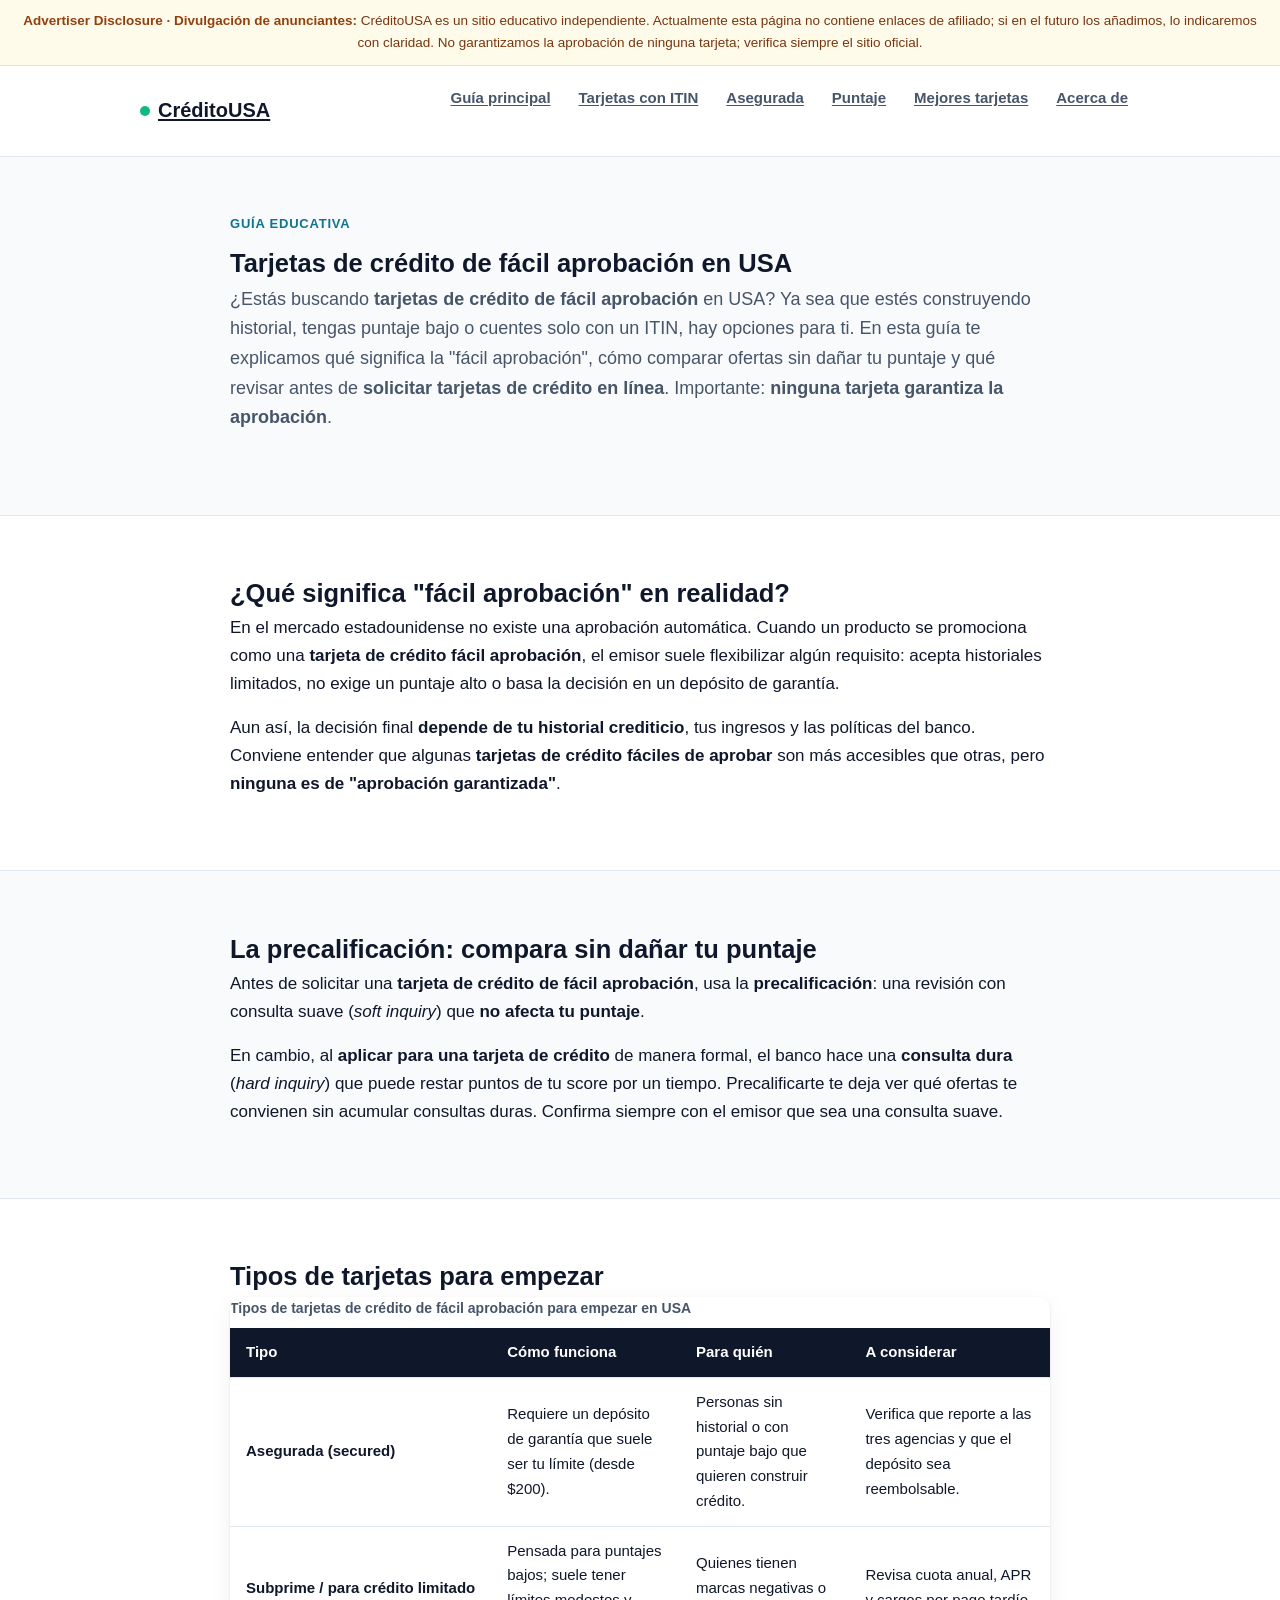
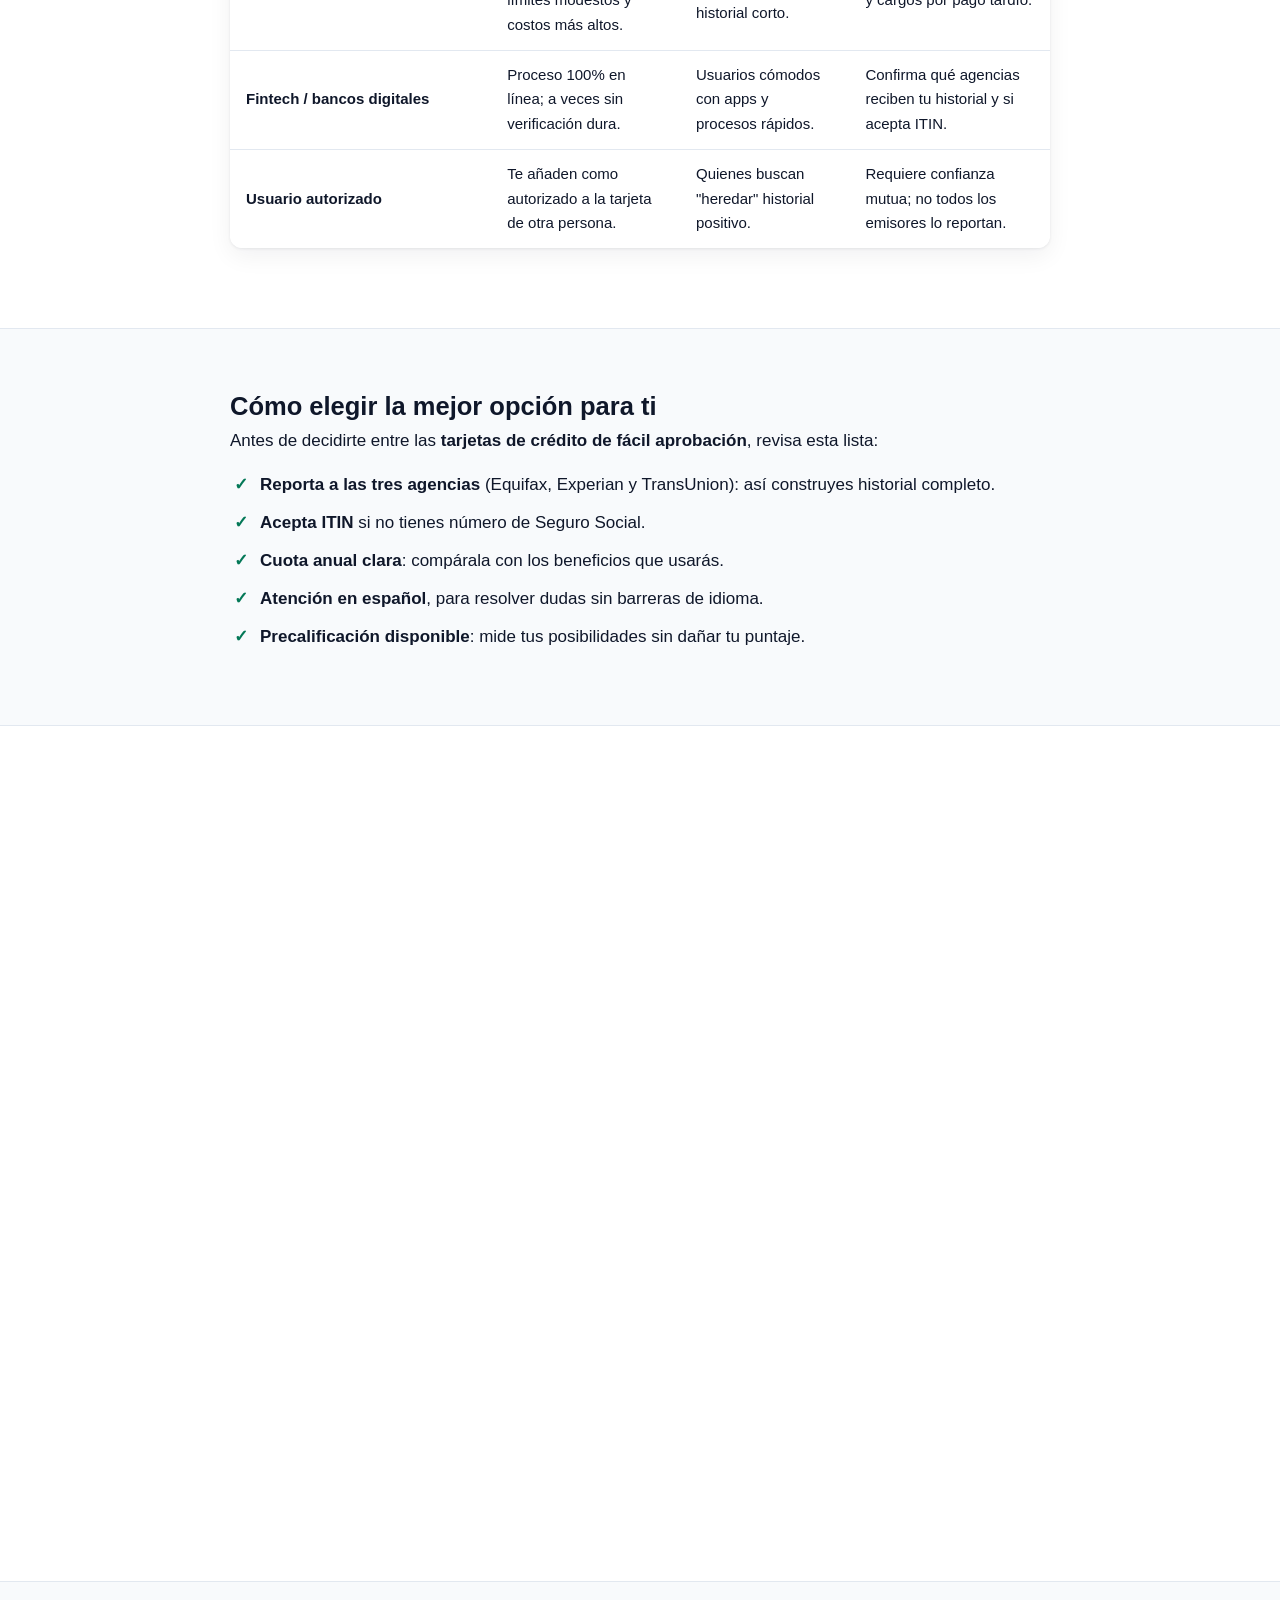
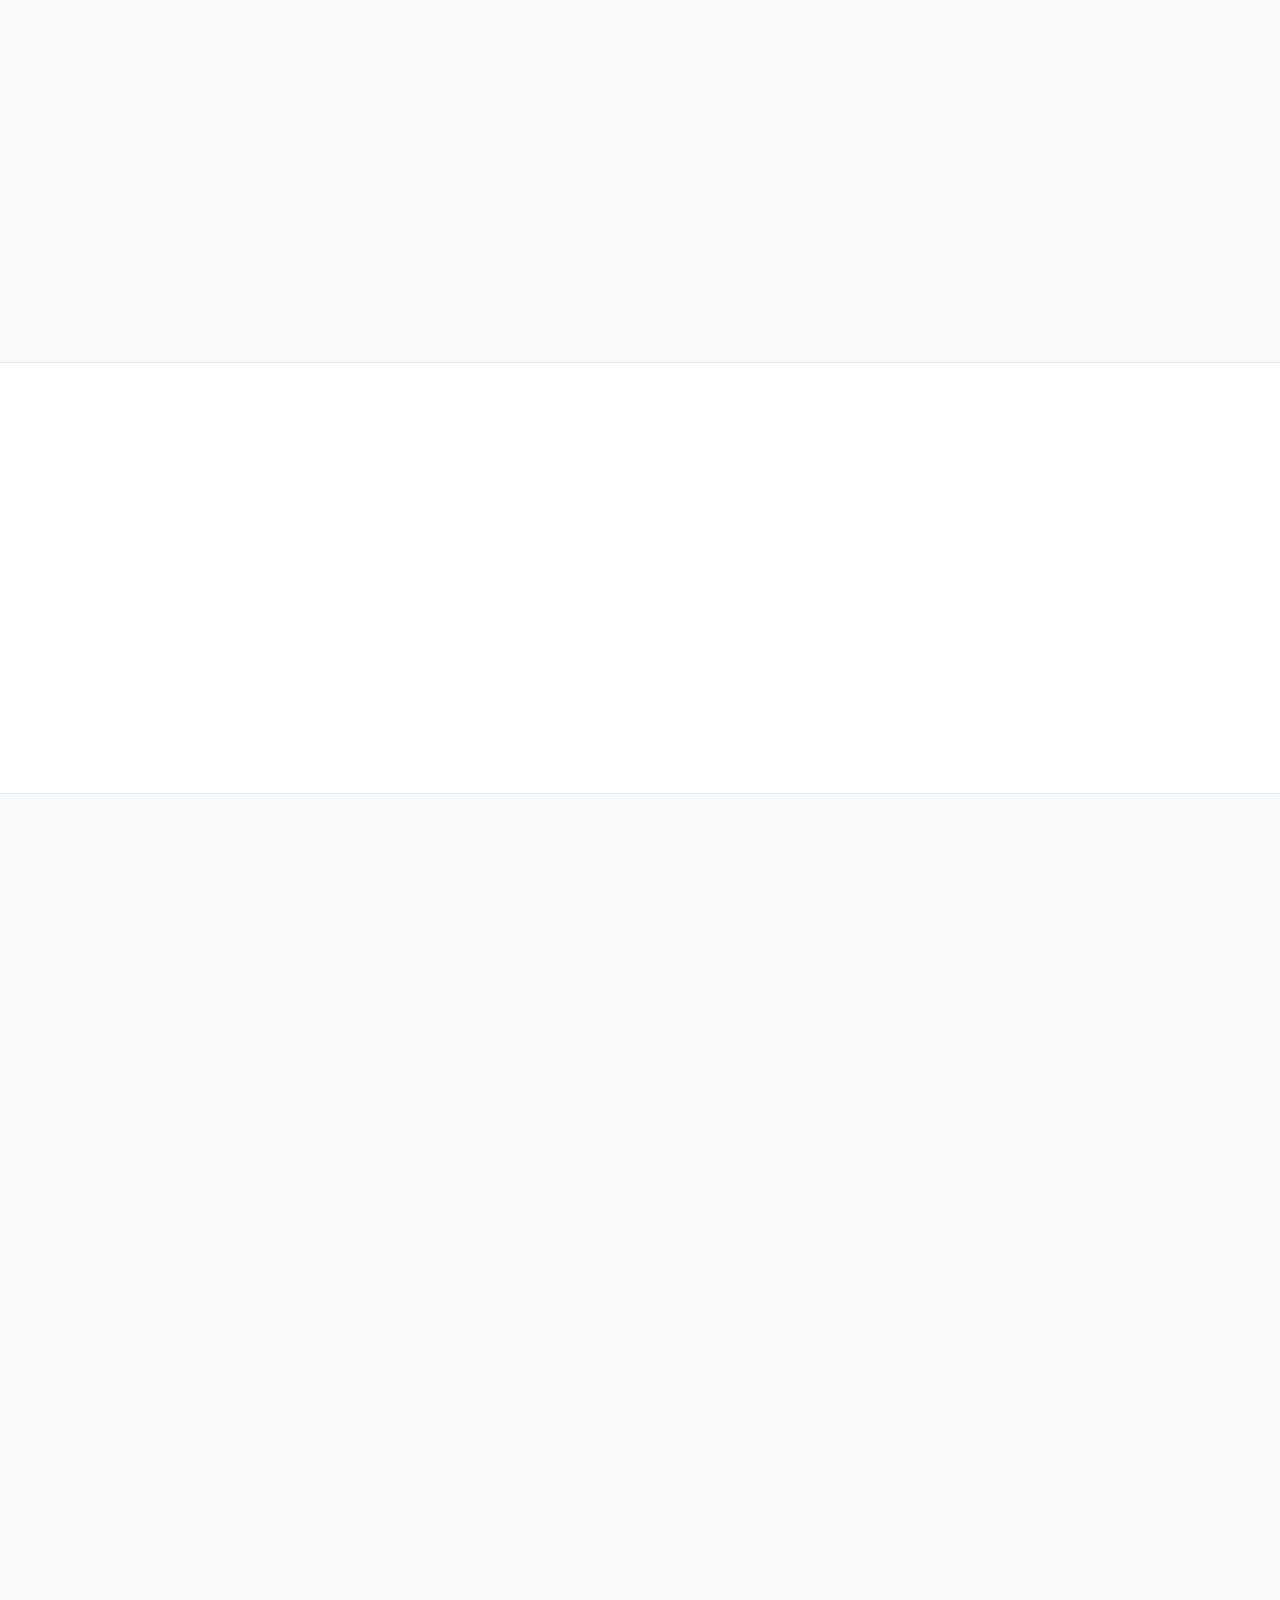
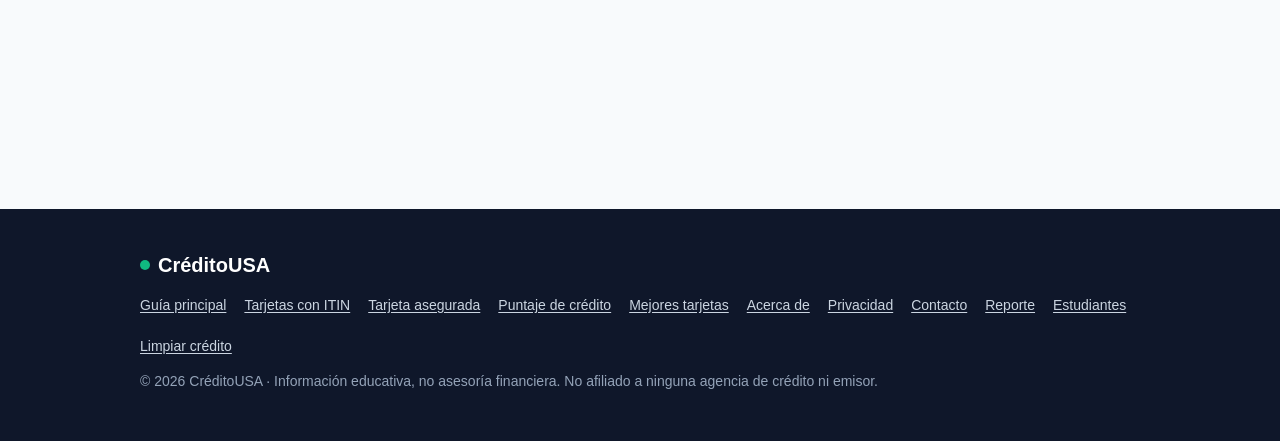
==== commit cfaa96c7: "Perf: ads diferidos 1.5s post-load (ca-pub se mantiene en HTML para deteccion)" ====
--- a/facil-aprobacion/index.html
+++ b/facil-aprobacion/index.html
@@ -5,7 +5,7 @@
 <meta name="viewport" content="width=device-width, initial-scale=1.0">
 <meta name="theme-color" content="#0f172a">
 <link rel="icon" href="data:image/svg+xml,%3Csvg xmlns='http://www.w3.org/2000/svg' viewBox='0 0 100 100'%3E%3Crect width='100' height='100' rx='22' fill='%230e7490'/%3E%3Ctext x='50' y='70' font-size='54' text-anchor='middle' fill='%23ffffff' font-family='Arial,sans-serif' font-weight='bold'%3EC%3C/text%3E%3C/svg%3E">
-<script async src="https://pagead2.googlesyndication.com/pagead/js/adsbygoogle.js?client=ca-pub-7245720759435664" crossorigin="anonymous"></script>
+
 <link rel="preconnect" href="https://pagead2.googlesyndication.com" crossorigin>
 <link rel="dns-prefetch" href="https://googleads.g.doubleclick.net">
 <link rel="dns-prefetch" href="https://fundingchoicesmessages.google.com">
@@ -329,5 +329,7 @@
 sections.forEach(function (s) { observer.observe(s); });
 }
 })();</script>
+
+<script>window.addEventListener("load",function(){setTimeout(function(){var a=document.createElement("script");a.src="https://pagead2.googlesyndication.com/pagead/js/adsbygoogle.js?client=ca-pub-7245720759435664";a.async=true;a.crossOrigin="anonymous";document.head.appendChild(a);},1500);});</script>
 </body>
 </html>
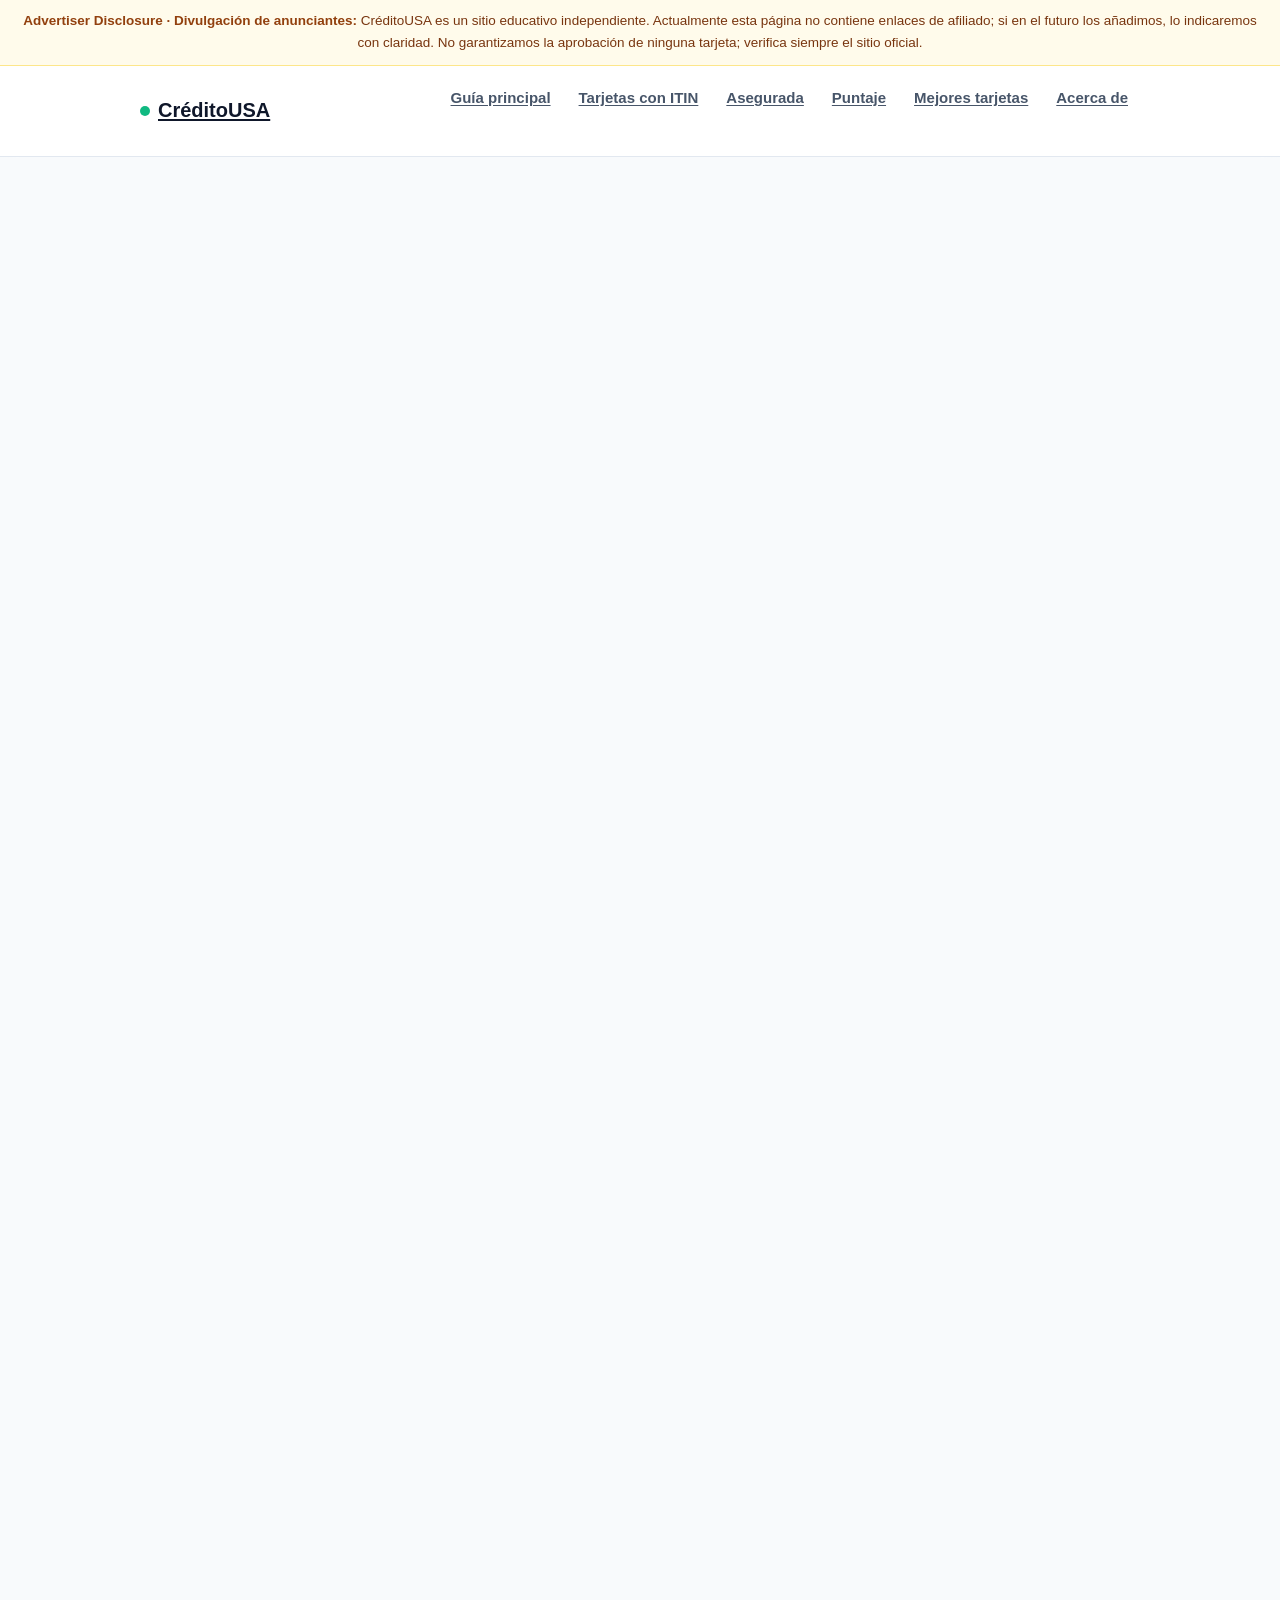
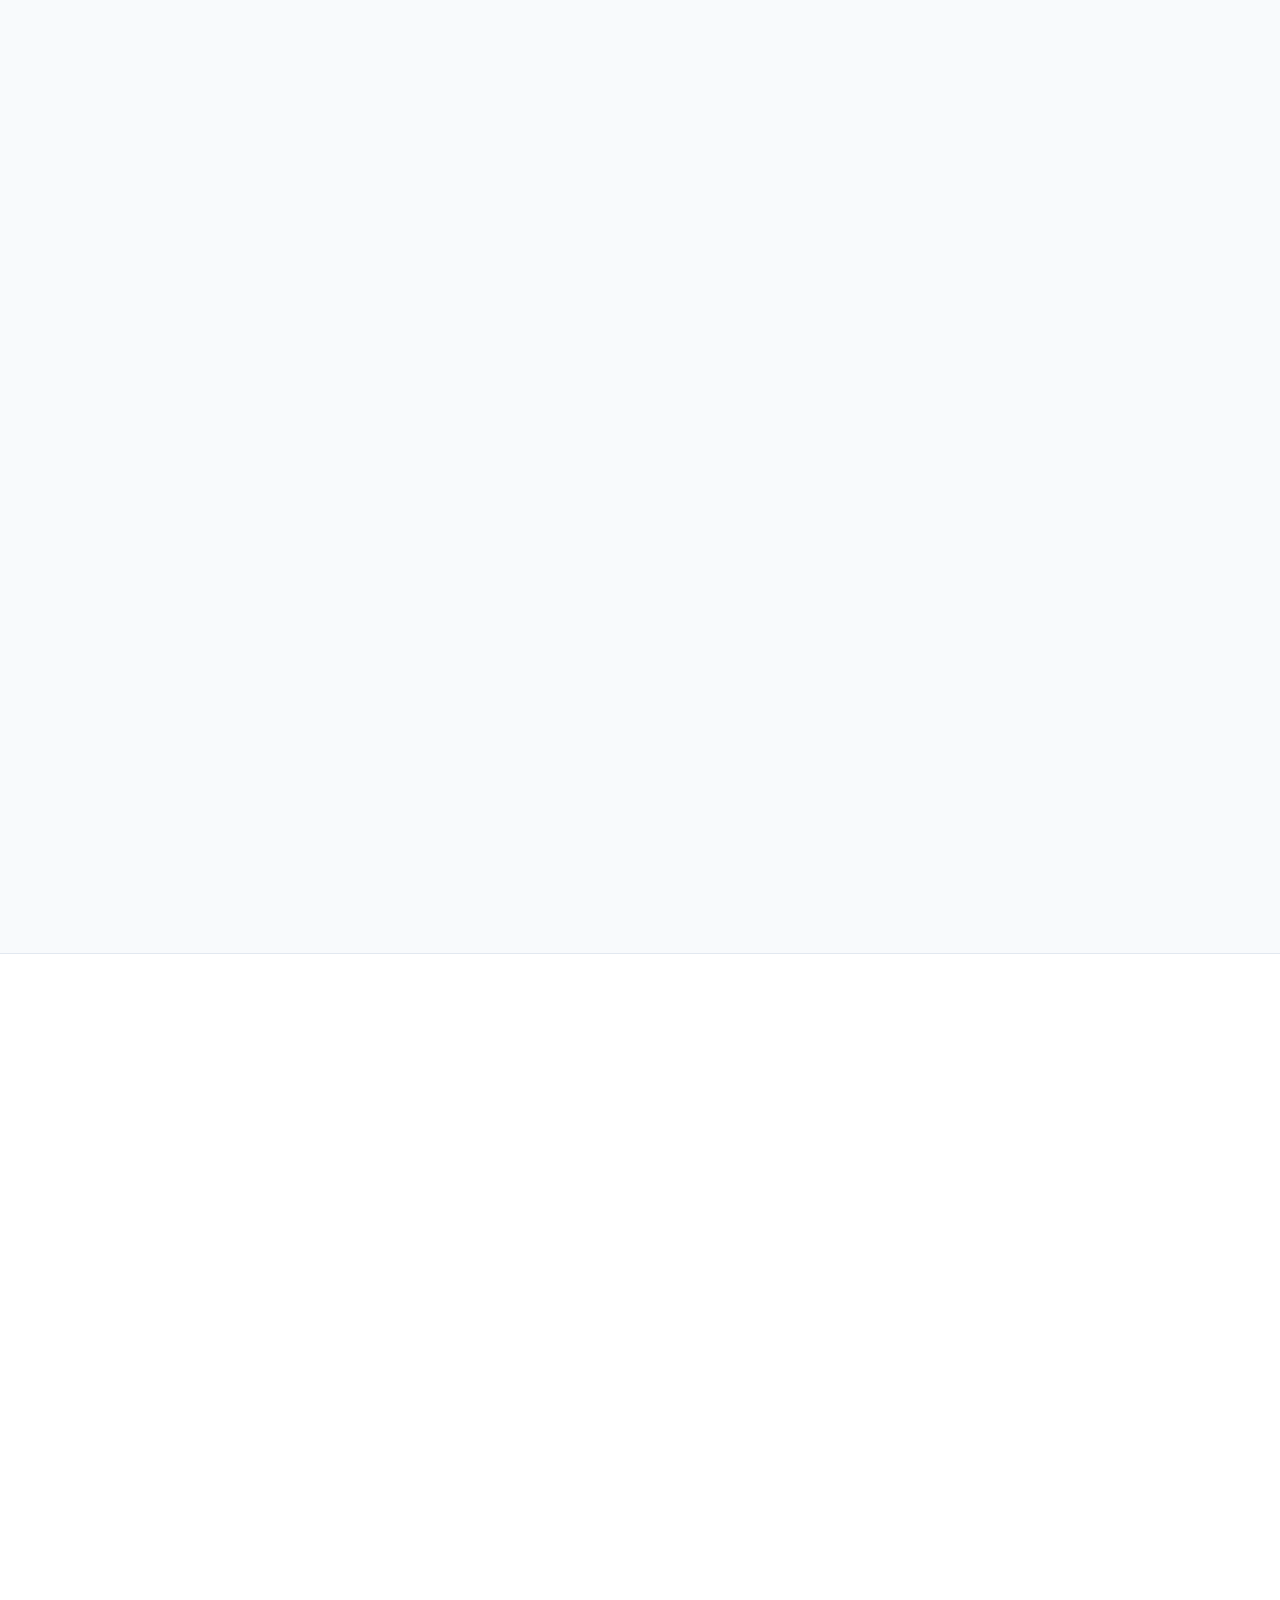
==== commit 424b9c27: "AdSense: insertar unidad 9525610533 (creditoUSA) tras el main y antes del footer en las 13 paginas" ====
--- a/facil-aprobacion/index.html
+++ b/facil-aprobacion/index.html
@@ -268,6 +268,19 @@
 </div>
 </section>
 </main>
+
+<script async src="https://pagead2.googlesyndication.com/pagead/js/adsbygoogle.js?client=ca-pub-7245720759435664"
+     crossorigin="anonymous"></script>
+<!-- creditoUSA -->
+<ins class="adsbygoogle"
+     style="display:block"
+     data-ad-client="ca-pub-7245720759435664"
+     data-ad-slot="9525610533"
+     data-ad-format="auto"
+     data-full-width-responsive="true"></ins>
+<script>
+     (adsbygoogle = window.adsbygoogle || []).push({});
+</script>
 
 <footer class="site-footer">
 <div class="container-wide">
